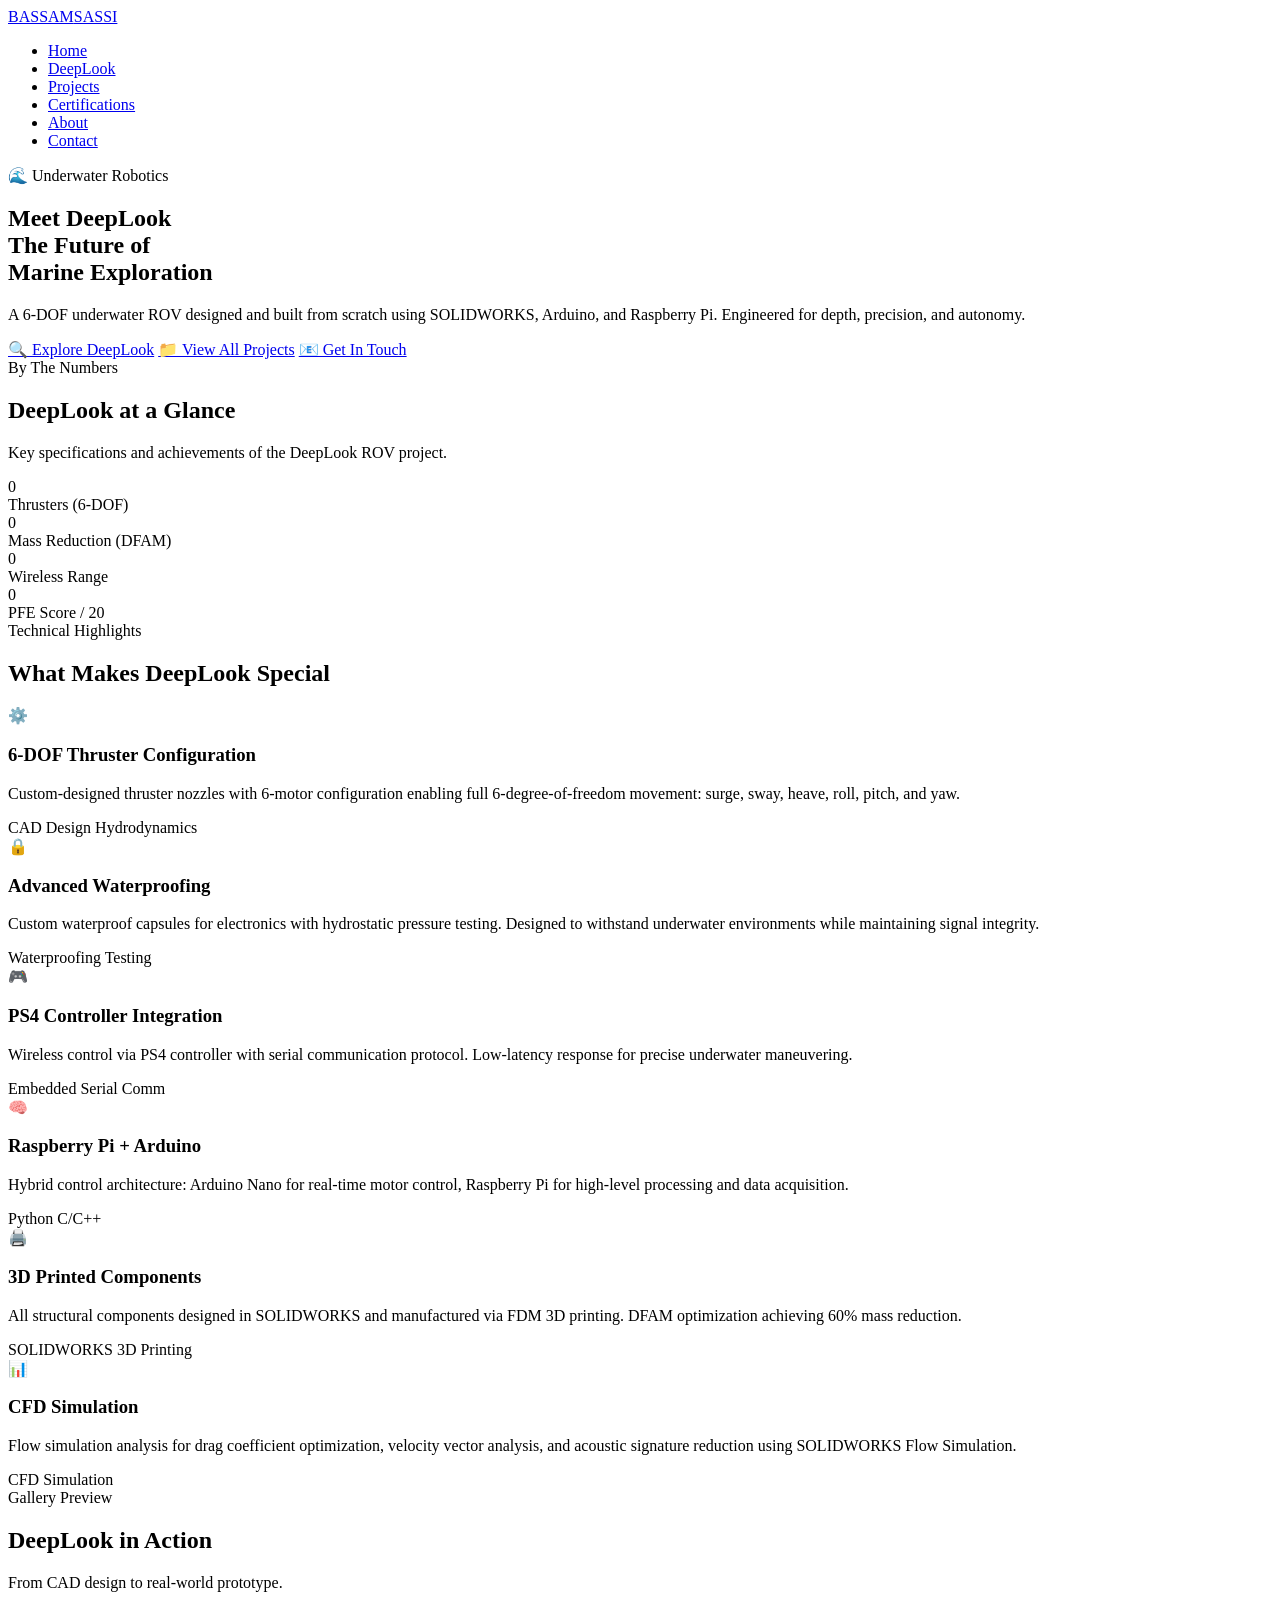
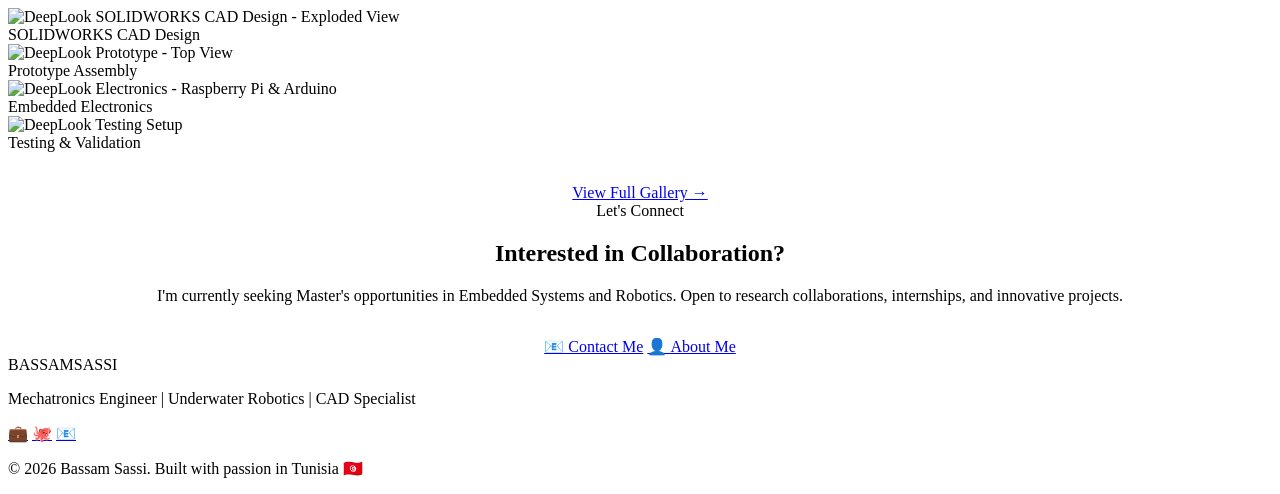
==== index.html @ cb37555e "Add files via upload" ====
<!DOCTYPE html>
<html lang="en">
<head>
    <meta charset="UTF-8">
    <meta name="viewport" content="width=device-width, initial-scale=1.0">
    <meta name="description" content="DeepLook - Underwater ROV Project by Bassam Sassi. Mechatronics Engineer specializing in underwater robotics, CAD design, and embedded systems.">
    <meta name="keywords" content="Bassam Sassi, DeepLook, ROV, Underwater Robotics, Mechatronics, SOLIDWORKS, Arduino, Raspberry Pi, Tunisia">
    <meta name="author" content="Bassam Sassi">
    <meta property="og:title" content="DeepLook | Bassam Sassi - Underwater Robotics">
    <meta property="og:description" content="DeepLook ROV Project - 6-DOF underwater vehicle with custom thrusters, waterproofing, and embedded control systems.">
    <meta property="og:type" content="website">
    <title>DeepLook | Bassam Sassi - Underwater Robotics Engineer</title>
    <link rel="stylesheet" href="css/style.css">
    <link rel="icon" href="data:image/svg+xml,<svg xmlns='http://www.w3.org/2000/svg' viewBox='0 0 100 100'><text y='.9em' font-size='90'>🤖</text></svg>">
</head>
<body>
    <!-- Navigation -->
    <nav class="navbar">
        <a href="index.html" class="nav-brand">BASSAM<span>SASSI</span></a>
        <ul class="nav-links">
            <li><a href="index.html" class="active">Home</a></li>
            <li><a href="deeplook.html">DeepLook</a></li>
            <li><a href="projects.html">Projects</a></li>
            <li><a href="certifications.html">Certifications</a></li>
            <li><a href="about.html">About</a></li>
            <li><a href="contact.html">Contact</a></li>
        </ul>
        <div class="nav-toggle">
            <span></span>
            <span></span>
            <span></span>
        </div>
    </nav>

    <!-- Hero Section -->
    <section class="hero">
        <div class="hero-content">
            <div class="hero-badge">🌊 Underwater Robotics</div>
            <h1 class="hero-title">
                Meet <span class="highlight">DeepLook</span><br>
                The Future of<br>
                Marine Exploration
            </h1>
            <p class="hero-subtitle">
                A 6-DOF underwater ROV designed and built from scratch using SOLIDWORKS, 
                Arduino, and Raspberry Pi. Engineered for depth, precision, and autonomy.
            </p>
            <div class="hero-buttons">
                <a href="deeplook.html" class="btn btn-primary">🔍 Explore DeepLook</a>
                <a href="projects.html" class="btn btn-secondary">📁 View All Projects</a>
                <a href="contact.html" class="btn btn-outline">📧 Get In Touch</a>
            </div>
        </div>
    </section>

    <!-- Stats Section -->
    <section class="section">
        <div class="section-header fade-in">
            <span class="section-label">By The Numbers</span>
            <h2 class="section-title">DeepLook at a Glance</h2>
            <p class="section-desc">Key specifications and achievements of the DeepLook ROV project.</p>
        </div>
        <div class="stats-grid fade-in">
            <div class="stat-item">
                <div class="stat-number" data-target="6" data-suffix="">0</div>
                <div class="stat-label">Thrusters (6-DOF)</div>
            </div>
            <div class="stat-item">
                <div class="stat-number" data-target="60" data-suffix="%">0</div>
                <div class="stat-label">Mass Reduction (DFAM)</div>
            </div>
            <div class="stat-item">
                <div class="stat-number" data-target="800" data-suffix="m">0</div>
                <div class="stat-label">Wireless Range</div>
            </div>
            <div class="stat-item">
                <div class="stat-number" data-target="18" data-suffix=".2">0</div>
                <div class="stat-label">PFE Score / 20</div>
            </div>
        </div>
    </section>

    <!-- Features Section -->
    <section class="section" style="background: var(--bg-secondary);">
        <div class="section-header fade-in">
            <span class="section-label">Technical Highlights</span>
            <h2 class="section-title">What Makes DeepLook Special</h2>
        </div>
        <div class="card-grid">
            <div class="card fade-in">
                <div class="card-icon">⚙️</div>
                <h3 class="card-title">6-DOF Thruster Configuration</h3>
                <p class="card-text">
                    Custom-designed thruster nozzles with 6-motor configuration enabling 
                    full 6-degree-of-freedom movement: surge, sway, heave, roll, pitch, and yaw.
                </p>
                <div class="project-tags mt-2">
                    <span class="tag">CAD Design</span>
                    <span class="tag">Hydrodynamics</span>
                </div>
            </div>
            <div class="card fade-in">
                <div class="card-icon">🔒</div>
                <h3 class="card-title">Advanced Waterproofing</h3>
                <p class="card-text">
                    Custom waterproof capsules for electronics with hydrostatic pressure testing. 
                    Designed to withstand underwater environments while maintaining signal integrity.
                </p>
                <div class="project-tags mt-2">
                    <span class="tag tag-green">Waterproofing</span>
                    <span class="tag">Testing</span>
                </div>
            </div>
            <div class="card fade-in">
                <div class="card-icon">🎮</div>
                <h3 class="card-title">PS4 Controller Integration</h3>
                <p class="card-text">
                    Wireless control via PS4 controller with serial communication protocol. 
                    Low-latency response for precise underwater maneuvering.
                </p>
                <div class="project-tags mt-2">
                    <span class="tag tag-orange">Embedded</span>
                    <span class="tag">Serial Comm</span>
                </div>
            </div>
            <div class="card fade-in">
                <div class="card-icon">🧠</div>
                <h3 class="card-title">Raspberry Pi + Arduino</h3>
                <p class="card-text">
                    Hybrid control architecture: Arduino Nano for real-time motor control, 
                    Raspberry Pi for high-level processing and data acquisition.
                </p>
                <div class="project-tags mt-2">
                    <span class="tag">Python</span>
                    <span class="tag">C/C++</span>
                </div>
            </div>
            <div class="card fade-in">
                <div class="card-icon">🖨️</div>
                <h3 class="card-title">3D Printed Components</h3>
                <p class="card-text">
                    All structural components designed in SOLIDWORKS and manufactured via 
                    FDM 3D printing. DFAM optimization achieving 60% mass reduction.
                </p>
                <div class="project-tags mt-2">
                    <span class="tag">SOLIDWORKS</span>
                    <span class="tag tag-green">3D Printing</span>
                </div>
            </div>
            <div class="card fade-in">
                <div class="card-icon">📊</div>
                <h3 class="card-title">CFD Simulation</h3>
                <p class="card-text">
                    Flow simulation analysis for drag coefficient optimization, velocity vector 
                    analysis, and acoustic signature reduction using SOLIDWORKS Flow Simulation.
                </p>
                <div class="project-tags mt-2">
                    <span class="tag tag-orange">CFD</span>
                    <span class="tag">Simulation</span>
                </div>
            </div>
        </div>
    </section>

    <!-- Quick Preview Gallery -->
    <section class="section">
        <div class="section-header fade-in">
            <span class="section-label">Gallery Preview</span>
            <h2 class="section-title">DeepLook in Action</h2>
            <p class="section-desc">From CAD design to real-world prototype.</p>
        </div>
        <div class="gallery-grid fade-in">
            <div class="gallery-item">
                <img src="images/deeplook-cad.jpg" alt="DeepLook SOLIDWORKS CAD Design - Exploded View">
                <div class="gallery-overlay">
                    <div class="gallery-title">SOLIDWORKS CAD Design</div>
                </div>
            </div>
            <div class="gallery-item">
                <img src="images/deeplook-prototype.jpg" alt="DeepLook Prototype - Top View">
                <div class="gallery-overlay">
                    <div class="gallery-title">Prototype Assembly</div>
                </div>
            </div>
            <div class="gallery-item">
                <img src="images/deeplook-electronics.jpg" alt="DeepLook Electronics - Raspberry Pi & Arduino">
                <div class="gallery-overlay">
                    <div class="gallery-title">Embedded Electronics</div>
                </div>
            </div>
            <div class="gallery-item">
                <img src="images/deeplook-testing.jpg" alt="DeepLook Testing Setup">
                <div class="gallery-overlay">
                    <div class="gallery-title">Testing & Validation</div>
                </div>
            </div>
        </div>
        <div style="text-align: center; margin-top: 2rem;">
            <a href="deeplook.html" class="btn btn-primary">View Full Gallery →</a>
        </div>
    </section>

    <!-- CTA Section -->
    <section class="section" style="background: var(--bg-secondary); text-align: center;">
        <div class="fade-in">
            <span class="section-label">Let's Connect</span>
            <h2 class="section-title">Interested in Collaboration?</h2>
            <p class="section-desc" style="margin-bottom: 2rem;">
                I'm currently seeking Master's opportunities in Embedded Systems and Robotics. 
                Open to research collaborations, internships, and innovative projects.
            </p>
            <div class="hero-buttons" style="justify-content: center;">
                <a href="contact.html" class="btn btn-primary">📧 Contact Me</a>
                <a href="about.html" class="btn btn-secondary">👤 About Me</a>
            </div>
        </div>
    </section>

    <!-- Footer -->
    <footer class="footer">
        <div class="footer-content">
            <div class="footer-brand">BASSAM<span>SASSI</span></div>
            <p class="footer-text">Mechatronics Engineer | Underwater Robotics | CAD Specialist</p>
            <div class="footer-social">
                <a href="https://linkedin.com/in/bassam-sassi" target="_blank" title="LinkedIn">💼</a>
                <a href="https://github.com/BSM8SASSI" target="_blank" title="GitHub">🐙</a>
                <a href="mailto:bassamesassi@gmail.com" title="Email">📧</a>
            </div>
            <p class="footer-copy">© 2026 Bassam Sassi. Built with passion in Tunisia 🇹🇳</p>
        </div>
    </footer>

    <script src="js/main.js"></script>
</body>
</html>
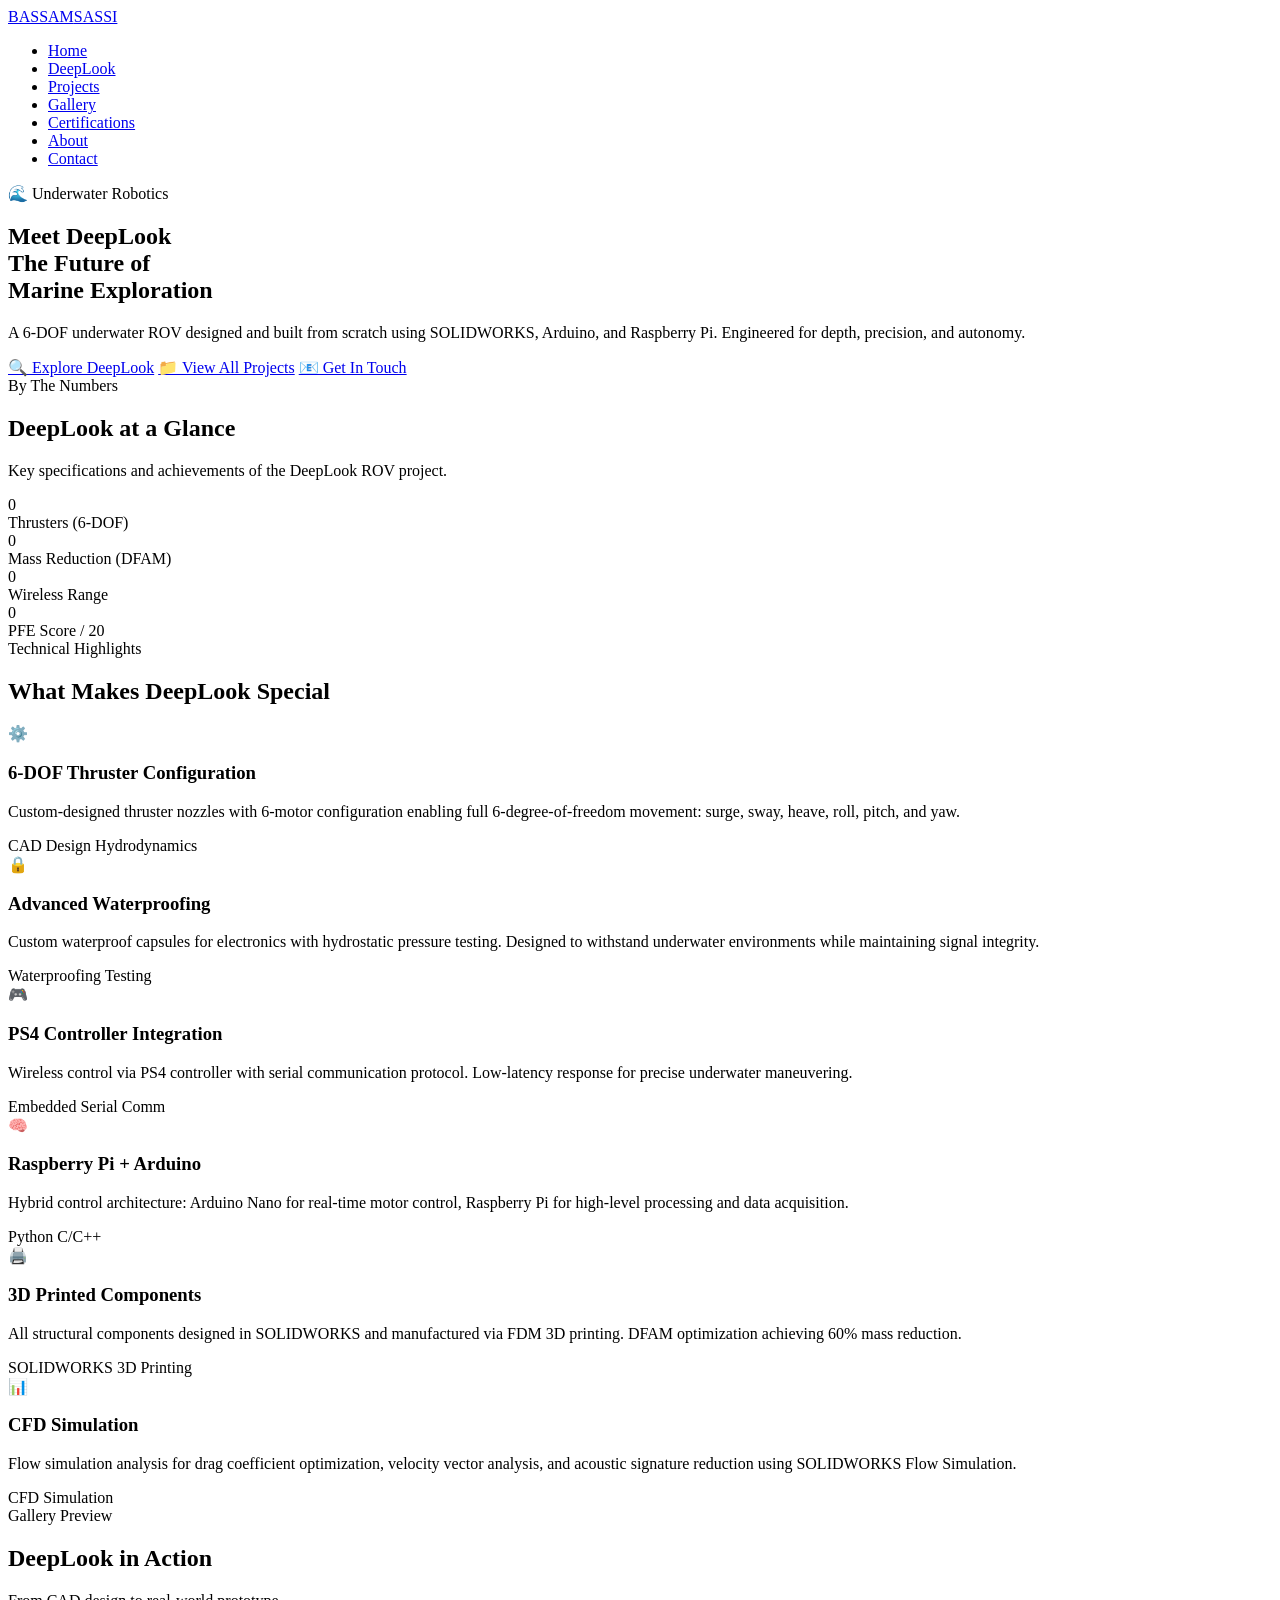
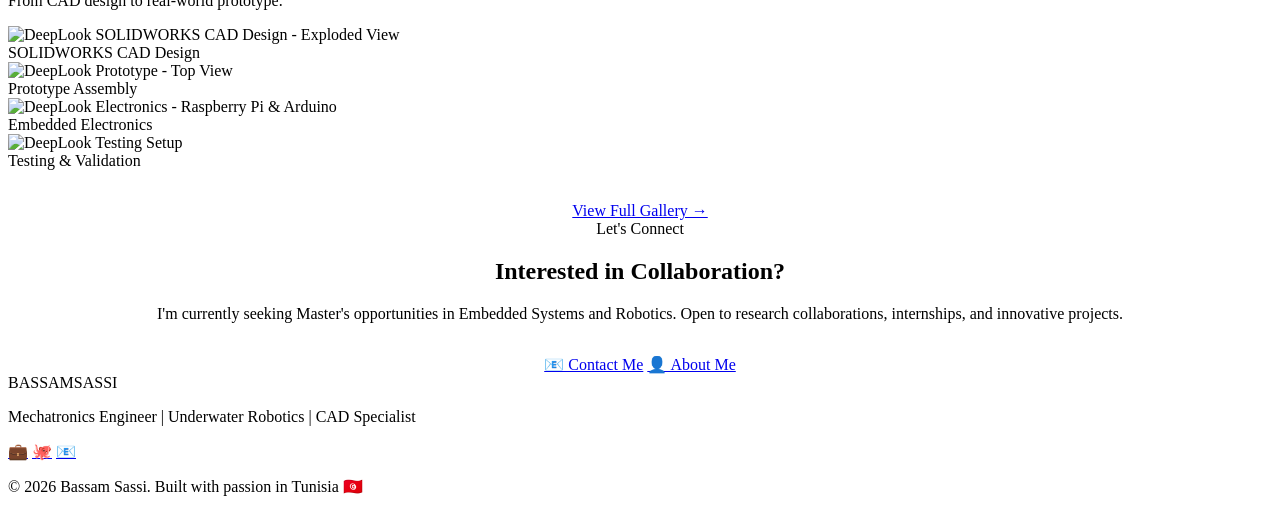
==== commit 2e5f1b05: "Add files via upload" ====
--- a/index.html
+++ b/index.html
@@ -21,6 +21,7 @@
             <li><a href="index.html" class="active">Home</a></li>
             <li><a href="deeplook.html">DeepLook</a></li>
             <li><a href="projects.html">Projects</a></li>
+            <li><a href="gallery.html">Gallery</a></li>
             <li><a href="certifications.html">Certifications</a></li>
             <li><a href="about.html">About</a></li>
             <li><a href="contact.html">Contact</a></li>
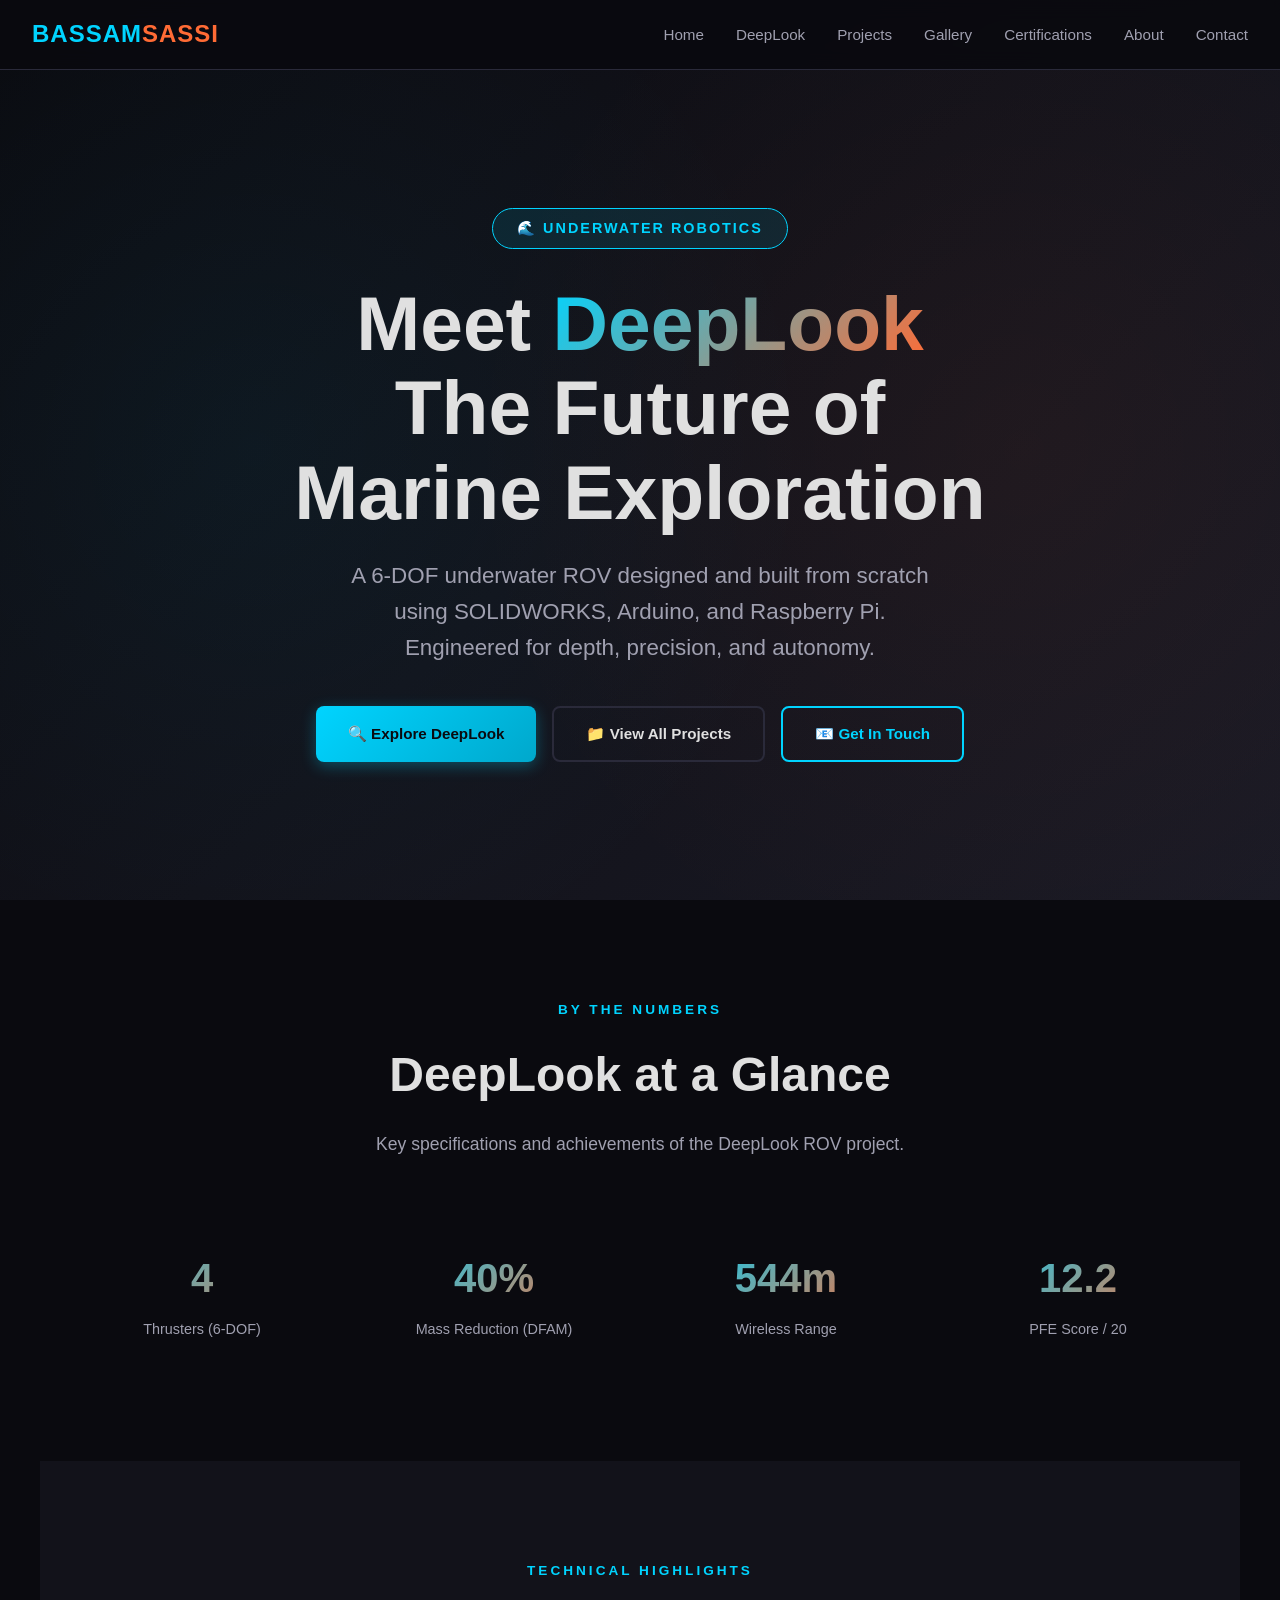
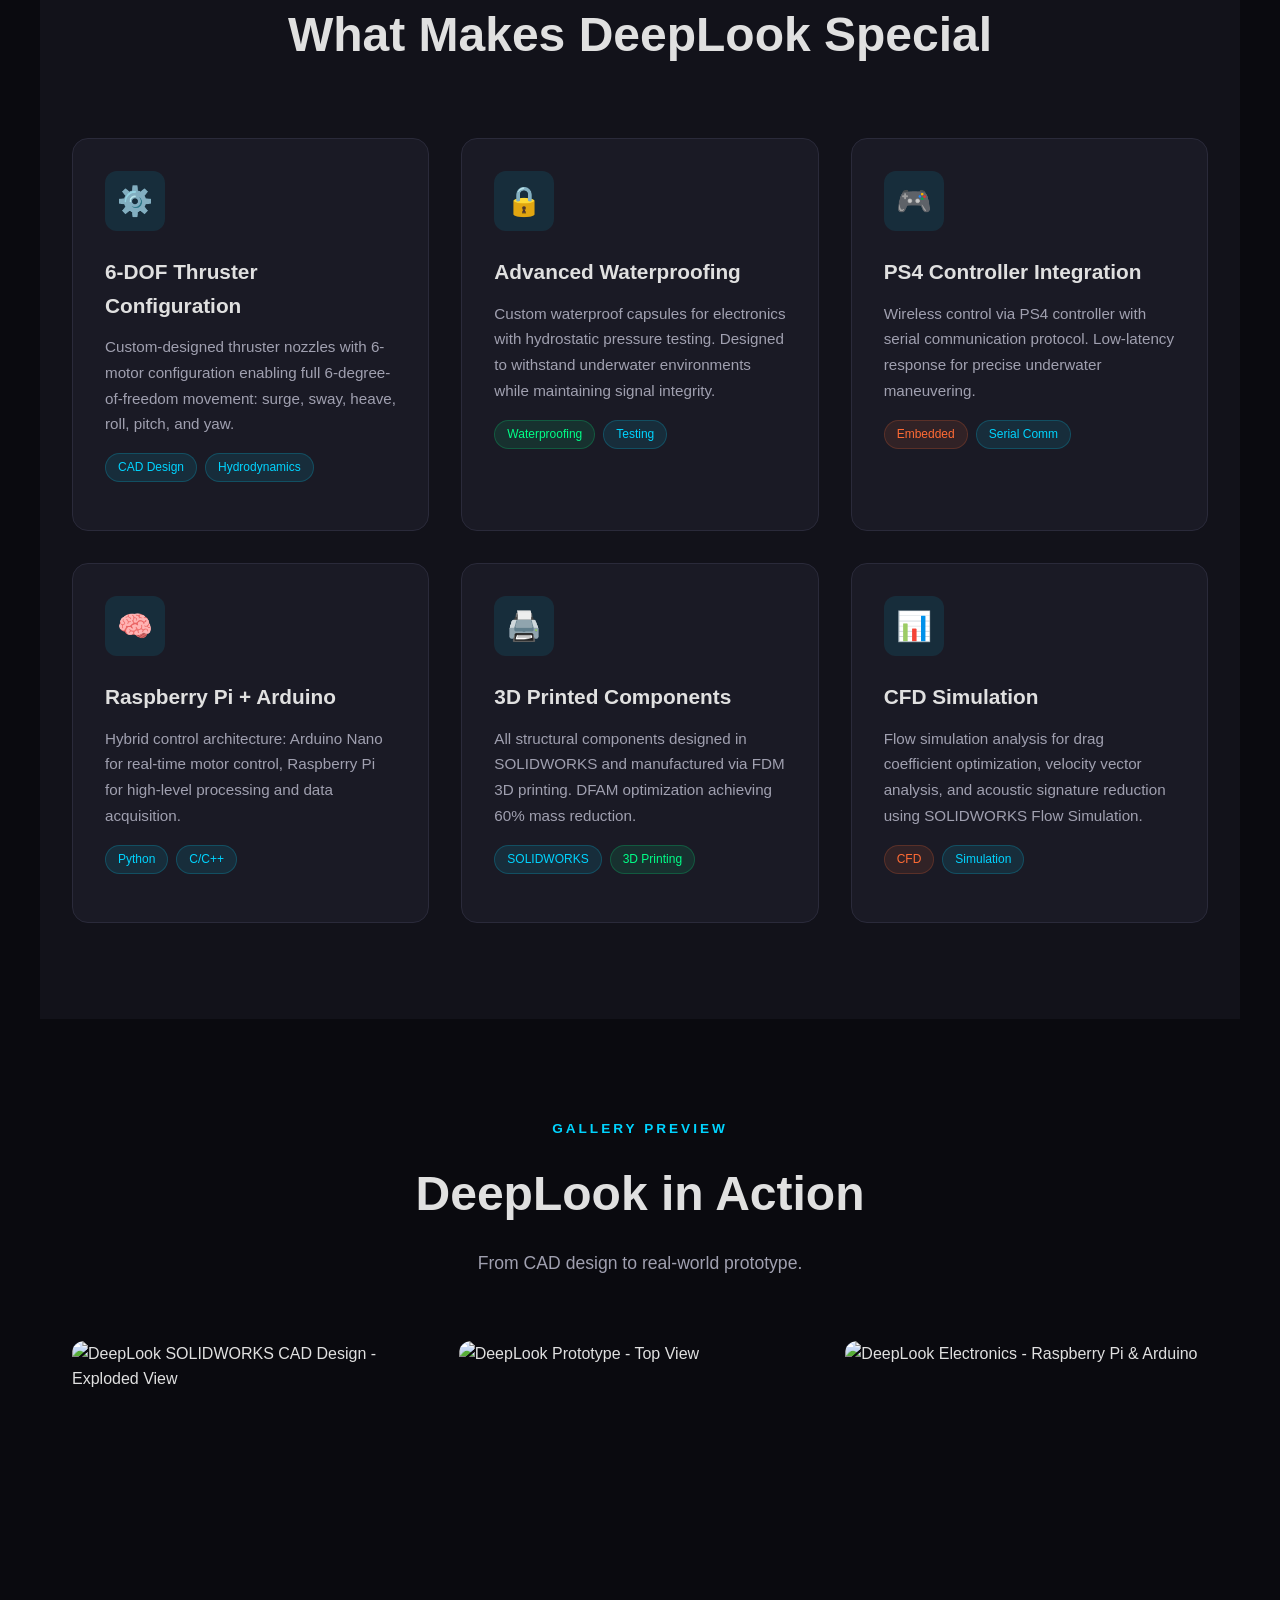
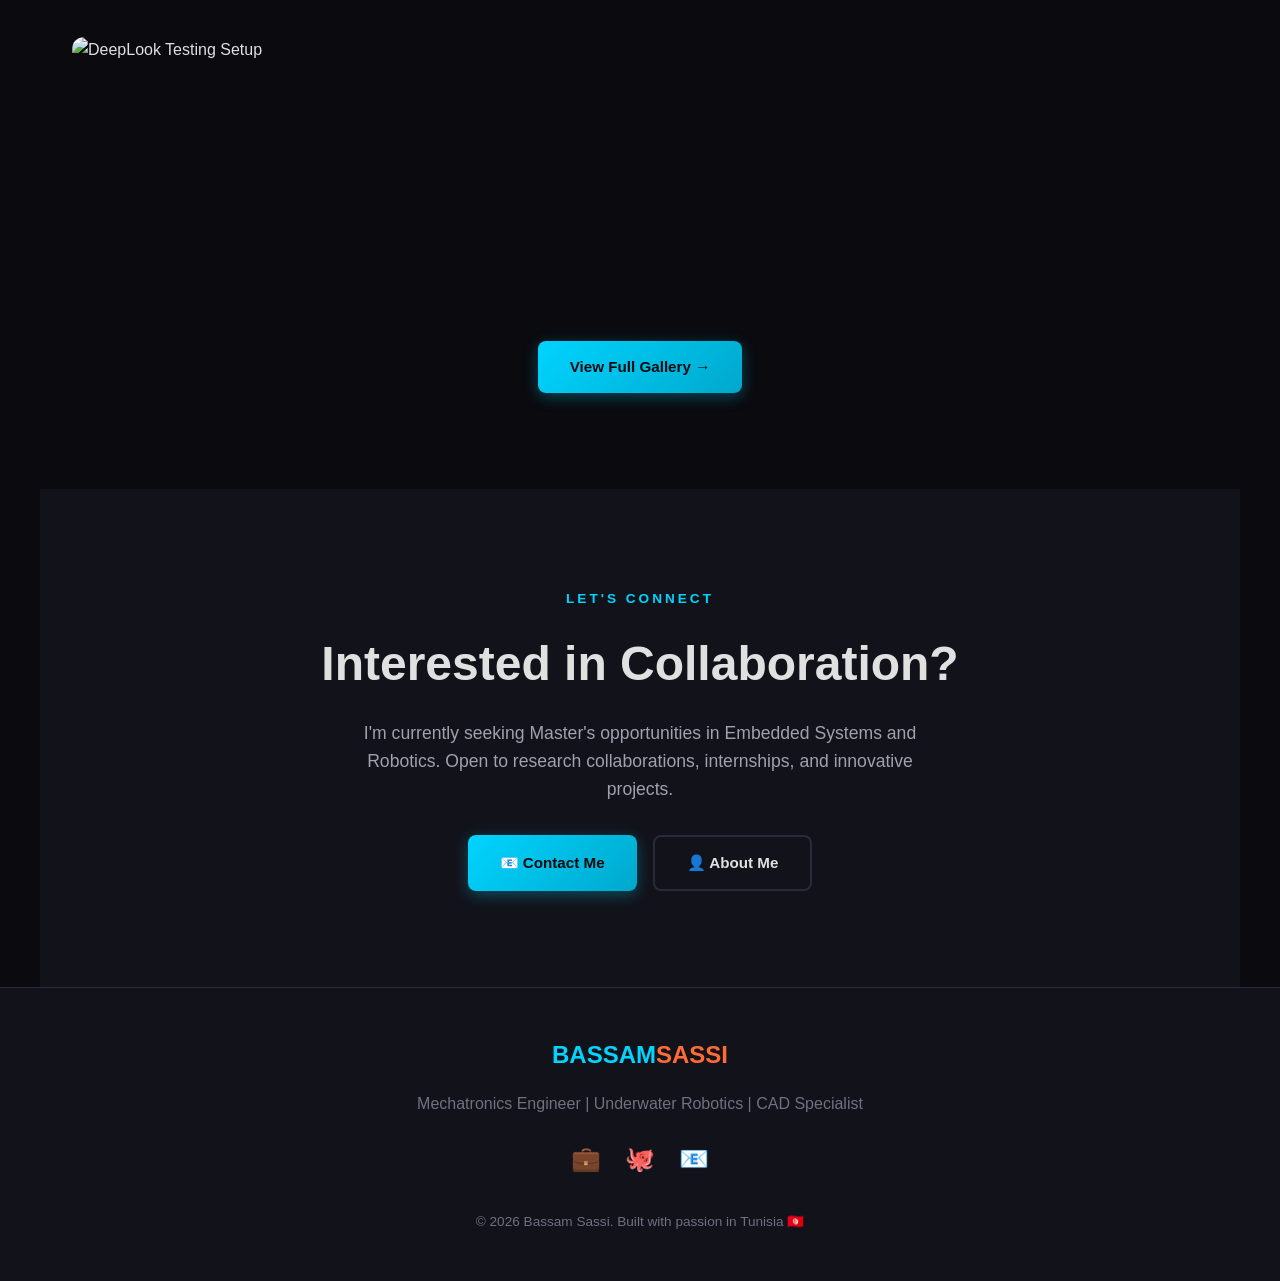
==== commit 0fbb6549: "Add files via upload" ====
--- a/index.html
+++ b/index.html
@@ -10,7 +10,7 @@
     <meta property="og:description" content="DeepLook ROV Project - 6-DOF underwater vehicle with custom thrusters, waterproofing, and embedded control systems.">
     <meta property="og:type" content="website">
     <title>DeepLook | Bassam Sassi - Underwater Robotics Engineer</title>
-    <link rel="stylesheet" href="css/style.css">
+    <link rel="stylesheet" href="style.css">
     <link rel="icon" href="data:image/svg+xml,<svg xmlns='http://www.w3.org/2000/svg' viewBox='0 0 100 100'><text y='.9em' font-size='90'>🤖</text></svg>">
 </head>
 <body>
@@ -231,6 +231,6 @@
         </div>
     </footer>
 
-    <script src="js/main.js"></script>
+    <script src="main.js"></script>
 </body>
 </html>
--- a/style.css
+++ b/style.css
@@ -0,0 +1,892 @@
+/* ============================================
+   Bassam Sassi - Portfolio Website
+   Dark Engineering Theme
+   ============================================ */
+
+/* CSS Variables */
+:root {
+    --bg-primary: #0a0a0f;
+    --bg-secondary: #12121a;
+    --bg-card: #1a1a25;
+    --bg-hover: #222233;
+    --text-primary: #e0e0e0;
+    --text-secondary: #a0a0b0;
+    --text-muted: #707080;
+    --accent-cyan: #00d4ff;
+    --accent-cyan-dim: #00a8cc;
+    --accent-orange: #ff6b35;
+    --accent-green: #00ff88;
+    --accent-purple: #a855f7;
+    --border: #2a2a3a;
+    --gradient-hero: linear-gradient(135deg, #0a0a0f 0%, #12121a 50%, #1a1a25 100%);
+    --shadow: 0 4px 20px rgba(0, 212, 255, 0.1);
+    --shadow-hover: 0 8px 40px rgba(0, 212, 255, 0.2);
+}
+
+/* Reset & Base */
+*, *::before, *::after {
+    margin: 0;
+    padding: 0;
+    box-sizing: border-box;
+}
+
+html {
+    scroll-behavior: smooth;
+    font-size: 16px;
+}
+
+body {
+    font-family: 'Segoe UI', 'Roboto', 'Helvetica Neue', Arial, sans-serif;
+    background: var(--bg-primary);
+    color: var(--text-primary);
+    line-height: 1.6;
+    overflow-x: hidden;
+}
+
+a {
+    color: var(--accent-cyan);
+    text-decoration: none;
+    transition: color 0.3s ease;
+}
+
+a:hover {
+    color: var(--accent-orange);
+}
+
+img {
+    max-width: 100%;
+    height: auto;
+    display: block;
+}
+
+/* Scrollbar */
+::-webkit-scrollbar {
+    width: 8px;
+}
+
+::-webkit-scrollbar-track {
+    background: var(--bg-primary);
+}
+
+::-webkit-scrollbar-thumb {
+    background: var(--accent-cyan-dim);
+    border-radius: 4px;
+}
+
+::-webkit-scrollbar-thumb:hover {
+    background: var(--accent-cyan);
+}
+
+/* ============================================
+   NAVIGATION
+   ============================================ */
+.navbar {
+    position: fixed;
+    top: 0;
+    left: 0;
+    right: 0;
+    z-index: 1000;
+    background: rgba(10, 10, 15, 0.95);
+    backdrop-filter: blur(10px);
+    border-bottom: 1px solid var(--border);
+    padding: 0 2rem;
+    height: 70px;
+    display: flex;
+    align-items: center;
+    justify-content: space-between;
+}
+
+.nav-brand {
+    font-size: 1.5rem;
+    font-weight: 700;
+    color: var(--accent-cyan);
+    letter-spacing: 1px;
+}
+
+.nav-brand span {
+    color: var(--accent-orange);
+}
+
+.nav-links {
+    display: flex;
+    list-style: none;
+    gap: 2rem;
+}
+
+.nav-links a {
+    color: var(--text-secondary);
+    font-weight: 500;
+    font-size: 0.95rem;
+    position: relative;
+    padding: 0.5rem 0;
+}
+
+.nav-links a::after {
+    content: '';
+    position: absolute;
+    bottom: 0;
+    left: 0;
+    width: 0;
+    height: 2px;
+    background: var(--accent-cyan);
+    transition: width 0.3s ease;
+}
+
+.nav-links a:hover::after,
+.nav-links a.active::after {
+    width: 100%;
+}
+
+.nav-links a:hover,
+.nav-links a.active {
+    color: var(--accent-cyan);
+}
+
+.nav-toggle {
+    display: none;
+    flex-direction: column;
+    gap: 5px;
+    cursor: pointer;
+    padding: 5px;
+}
+
+.nav-toggle span {
+    width: 25px;
+    height: 2px;
+    background: var(--text-primary);
+    transition: all 0.3s ease;
+}
+
+/* ============================================
+   HERO SECTION
+   ============================================ */
+.hero {
+    min-height: 100vh;
+    display: flex;
+    align-items: center;
+    justify-content: center;
+    background: var(--gradient-hero);
+    position: relative;
+    overflow: hidden;
+    padding-top: 70px;
+}
+
+.hero::before {
+    content: '';
+    position: absolute;
+    top: 0;
+    left: 0;
+    right: 0;
+    bottom: 0;
+    background: 
+        radial-gradient(circle at 20% 50%, rgba(0, 212, 255, 0.05) 0%, transparent 50%),
+        radial-gradient(circle at 80% 50%, rgba(255, 107, 53, 0.05) 0%, transparent 50%);
+    pointer-events: none;
+}
+
+.hero-content {
+    text-align: center;
+    z-index: 1;
+    max-width: 900px;
+    padding: 2rem;
+}
+
+.hero-badge {
+    display: inline-block;
+    padding: 0.5rem 1.5rem;
+    background: rgba(0, 212, 255, 0.1);
+    border: 1px solid var(--accent-cyan);
+    border-radius: 50px;
+    color: var(--accent-cyan);
+    font-size: 0.9rem;
+    font-weight: 600;
+    letter-spacing: 2px;
+    text-transform: uppercase;
+    margin-bottom: 2rem;
+    animation: fadeInDown 0.8s ease;
+}
+
+.hero-title {
+    font-size: clamp(2.5rem, 6vw, 5rem);
+    font-weight: 800;
+    line-height: 1.1;
+    margin-bottom: 1.5rem;
+    animation: fadeInUp 0.8s ease 0.2s both;
+}
+
+.hero-title .highlight {
+    background: linear-gradient(135deg, var(--accent-cyan), var(--accent-orange));
+    -webkit-background-clip: text;
+    -webkit-text-fill-color: transparent;
+    background-clip: text;
+}
+
+.hero-subtitle {
+    font-size: clamp(1rem, 2.5vw, 1.4rem);
+    color: var(--text-secondary);
+    margin-bottom: 2.5rem;
+    max-width: 600px;
+    margin-left: auto;
+    margin-right: auto;
+    animation: fadeInUp 0.8s ease 0.4s both;
+}
+
+.hero-buttons {
+    display: flex;
+    gap: 1rem;
+    justify-content: center;
+    flex-wrap: wrap;
+    animation: fadeInUp 0.8s ease 0.6s both;
+}
+
+/* ============================================
+   BUTTONS
+   ============================================ */
+.btn {
+    display: inline-flex;
+    align-items: center;
+    gap: 0.5rem;
+    padding: 0.875rem 2rem;
+    border-radius: 8px;
+    font-weight: 600;
+    font-size: 0.95rem;
+    transition: all 0.3s ease;
+    cursor: pointer;
+    border: none;
+}
+
+.btn-primary {
+    background: linear-gradient(135deg, var(--accent-cyan), var(--accent-cyan-dim));
+    color: var(--bg-primary);
+    box-shadow: 0 4px 15px rgba(0, 212, 255, 0.3);
+}
+
+.btn-primary:hover {
+    transform: translateY(-2px);
+    box-shadow: 0 8px 25px rgba(0, 212, 255, 0.4);
+    color: var(--bg-primary);
+}
+
+.btn-secondary {
+    background: transparent;
+    color: var(--text-primary);
+    border: 2px solid var(--border);
+}
+
+.btn-secondary:hover {
+    border-color: var(--accent-orange);
+    color: var(--accent-orange);
+    transform: translateY(-2px);
+}
+
+.btn-outline {
+    background: transparent;
+    color: var(--accent-cyan);
+    border: 2px solid var(--accent-cyan);
+}
+
+.btn-outline:hover {
+    background: var(--accent-cyan);
+    color: var(--bg-primary);
+}
+
+/* ============================================
+   SECTIONS
+   ============================================ */
+.section {
+    padding: 6rem 2rem;
+    max-width: 1200px;
+    margin: 0 auto;
+}
+
+.section-header {
+    text-align: center;
+    margin-bottom: 4rem;
+}
+
+.section-label {
+    display: inline-block;
+    color: var(--accent-cyan);
+    font-weight: 600;
+    font-size: 0.85rem;
+    letter-spacing: 3px;
+    text-transform: uppercase;
+    margin-bottom: 1rem;
+}
+
+.section-title {
+    font-size: clamp(2rem, 4vw, 3rem);
+    font-weight: 700;
+    margin-bottom: 1rem;
+}
+
+.section-desc {
+    color: var(--text-secondary);
+    max-width: 600px;
+    margin: 0 auto;
+    font-size: 1.1rem;
+}
+
+/* ============================================
+   CARDS
+   ============================================ */
+.card-grid {
+    display: grid;
+    grid-template-columns: repeat(auto-fit, minmax(300px, 1fr));
+    gap: 2rem;
+}
+
+.card {
+    background: var(--bg-card);
+    border: 1px solid var(--border);
+    border-radius: 16px;
+    padding: 2rem;
+    transition: all 0.3s ease;
+    position: relative;
+    overflow: hidden;
+}
+
+.card::before {
+    content: '';
+    position: absolute;
+    top: 0;
+    left: 0;
+    right: 0;
+    height: 3px;
+    background: linear-gradient(90deg, var(--accent-cyan), var(--accent-orange));
+    transform: scaleX(0);
+    transition: transform 0.3s ease;
+}
+
+.card:hover::before {
+    transform: scaleX(1);
+}
+
+.card:hover {
+    transform: translateY(-5px);
+    box-shadow: var(--shadow-hover);
+    border-color: var(--accent-cyan-dim);
+}
+
+.card-icon {
+    width: 60px;
+    height: 60px;
+    background: rgba(0, 212, 255, 0.1);
+    border-radius: 12px;
+    display: flex;
+    align-items: center;
+    justify-content: center;
+    font-size: 1.8rem;
+    margin-bottom: 1.5rem;
+}
+
+.card-title {
+    font-size: 1.3rem;
+    font-weight: 600;
+    margin-bottom: 0.75rem;
+}
+
+.card-text {
+    color: var(--text-secondary);
+    font-size: 0.95rem;
+    line-height: 1.7;
+}
+
+/* ============================================
+   PROJECT CARDS (with images)
+   ============================================ */
+.project-card {
+    background: var(--bg-card);
+    border: 1px solid var(--border);
+    border-radius: 16px;
+    overflow: hidden;
+    transition: all 0.3s ease;
+}
+
+.project-card:hover {
+    transform: translateY(-5px);
+    box-shadow: var(--shadow-hover);
+}
+
+.project-image {
+    width: 100%;
+    height: 220px;
+    object-fit: cover;
+    background: var(--bg-secondary);
+}
+
+.project-content {
+    padding: 1.5rem;
+}
+
+.project-tags {
+    display: flex;
+    flex-wrap: wrap;
+    gap: 0.5rem;
+    margin-bottom: 1rem;
+}
+
+.tag {
+    padding: 0.25rem 0.75rem;
+    background: rgba(0, 212, 255, 0.1);
+    border: 1px solid rgba(0, 212, 255, 0.2);
+    border-radius: 50px;
+    font-size: 0.75rem;
+    color: var(--accent-cyan);
+    font-weight: 500;
+}
+
+.tag-orange {
+    background: rgba(255, 107, 53, 0.1);
+    border-color: rgba(255, 107, 53, 0.2);
+    color: var(--accent-orange);
+}
+
+.tag-green {
+    background: rgba(0, 255, 136, 0.1);
+    border-color: rgba(0, 255, 136, 0.2);
+    color: var(--accent-green);
+}
+
+/* ============================================
+   STATS
+   ============================================ */
+.stats-grid {
+    display: grid;
+    grid-template-columns: repeat(auto-fit, minmax(150px, 1fr));
+    gap: 2rem;
+    margin-top: 3rem;
+}
+
+.stat-item {
+    text-align: center;
+    padding: 1.5rem;
+}
+
+.stat-number {
+    font-size: 2.5rem;
+    font-weight: 800;
+    background: linear-gradient(135deg, var(--accent-cyan), var(--accent-orange));
+    -webkit-background-clip: text;
+    -webkit-text-fill-color: transparent;
+    background-clip: text;
+}
+
+.stat-label {
+    color: var(--text-secondary);
+    font-size: 0.9rem;
+    margin-top: 0.5rem;
+}
+
+/* ============================================
+   TIMELINE
+   ============================================ */
+.timeline {
+    position: relative;
+    padding-left: 2rem;
+}
+
+.timeline::before {
+    content: '';
+    position: absolute;
+    left: 0;
+    top: 0;
+    bottom: 0;
+    width: 2px;
+    background: linear-gradient(180deg, var(--accent-cyan), var(--accent-orange));
+}
+
+.timeline-item {
+    position: relative;
+    padding-bottom: 2.5rem;
+    padding-left: 2rem;
+}
+
+.timeline-item::before {
+    content: '';
+    position: absolute;
+    left: -2rem;
+    top: 0.5rem;
+    width: 12px;
+    height: 12px;
+    background: var(--accent-cyan);
+    border-radius: 50%;
+    border: 3px solid var(--bg-primary);
+    transform: translateX(-5px);
+}
+
+.timeline-date {
+    color: var(--accent-cyan);
+    font-weight: 600;
+    font-size: 0.9rem;
+    margin-bottom: 0.5rem;
+}
+
+.timeline-title {
+    font-size: 1.2rem;
+    font-weight: 600;
+    margin-bottom: 0.5rem;
+}
+
+.timeline-desc {
+    color: var(--text-secondary);
+    font-size: 0.95rem;
+}
+
+/* ============================================
+   SKILLS
+   ============================================ */
+.skills-grid {
+    display: grid;
+    grid-template-columns: repeat(auto-fit, minmax(250px, 1fr));
+    gap: 2rem;
+}
+
+.skill-category {
+    background: var(--bg-card);
+    border: 1px solid var(--border);
+    border-radius: 16px;
+    padding: 2rem;
+}
+
+.skill-category-title {
+    font-size: 1.2rem;
+    font-weight: 600;
+    margin-bottom: 1.5rem;
+    color: var(--accent-cyan);
+}
+
+.skill-item {
+    margin-bottom: 1.25rem;
+}
+
+.skill-name {
+    display: flex;
+    justify-content: space-between;
+    margin-bottom: 0.5rem;
+    font-size: 0.95rem;
+}
+
+.skill-bar {
+    height: 8px;
+    background: var(--bg-secondary);
+    border-radius: 4px;
+    overflow: hidden;
+}
+
+.skill-progress {
+    height: 100%;
+    background: linear-gradient(90deg, var(--accent-cyan), var(--accent-orange));
+    border-radius: 4px;
+    transition: width 1s ease;
+}
+
+/* ============================================
+   CERTIFICATIONS
+   ============================================ */
+.cert-grid {
+    display: grid;
+    grid-template-columns: repeat(auto-fit, minmax(280px, 1fr));
+    gap: 2rem;
+}
+
+.cert-card {
+    background: var(--bg-card);
+    border: 1px solid var(--border);
+    border-radius: 16px;
+    padding: 2rem;
+    text-align: center;
+    transition: all 0.3s ease;
+    position: relative;
+}
+
+.cert-card:hover {
+    transform: translateY(-5px);
+    box-shadow: var(--shadow-hover);
+}
+
+.cert-icon {
+    font-size: 3rem;
+    margin-bottom: 1rem;
+}
+
+.cert-title {
+    font-size: 1.2rem;
+    font-weight: 600;
+    margin-bottom: 0.5rem;
+}
+
+.cert-issuer {
+    color: var(--accent-cyan);
+    font-size: 0.9rem;
+    margin-bottom: 0.5rem;
+}
+
+.cert-date {
+    color: var(--text-muted);
+    font-size: 0.85rem;
+}
+
+/* ============================================
+   GALLERY
+   ============================================ */
+.gallery-grid {
+    display: grid;
+    grid-template-columns: repeat(auto-fit, minmax(280px, 1fr));
+    gap: 1.5rem;
+}
+
+.gallery-item {
+    position: relative;
+    border-radius: 12px;
+    overflow: hidden;
+    aspect-ratio: 4/3;
+    cursor: pointer;
+}
+
+.gallery-item img {
+    width: 100%;
+    height: 100%;
+    object-fit: cover;
+    transition: transform 0.5s ease;
+}
+
+.gallery-item:hover img {
+    transform: scale(1.1);
+}
+
+.gallery-overlay {
+    position: absolute;
+    bottom: 0;
+    left: 0;
+    right: 0;
+    padding: 1.5rem;
+    background: linear-gradient(transparent, rgba(10, 10, 15, 0.95));
+    transform: translateY(100%);
+    transition: transform 0.3s ease;
+}
+
+.gallery-item:hover .gallery-overlay {
+    transform: translateY(0);
+}
+
+.gallery-title {
+    font-weight: 600;
+    font-size: 1rem;
+}
+
+/* ============================================
+   CONTACT
+   ============================================ */
+.contact-grid {
+    display: grid;
+    grid-template-columns: repeat(auto-fit, minmax(250px, 1fr));
+    gap: 2rem;
+    margin-top: 3rem;
+}
+
+.contact-card {
+    background: var(--bg-card);
+    border: 1px solid var(--border);
+    border-radius: 16px;
+    padding: 2rem;
+    text-align: center;
+    transition: all 0.3s ease;
+}
+
+.contact-card:hover {
+    transform: translateY(-5px);
+    box-shadow: var(--shadow-hover);
+    border-color: var(--accent-cyan-dim);
+}
+
+.contact-icon {
+    font-size: 2.5rem;
+    margin-bottom: 1rem;
+}
+
+.contact-title {
+    font-size: 1.1rem;
+    font-weight: 600;
+    margin-bottom: 0.5rem;
+}
+
+.contact-info {
+    color: var(--text-secondary);
+    font-size: 0.95rem;
+}
+
+/* ============================================
+   FOOTER
+   ============================================ */
+.footer {
+    background: var(--bg-secondary);
+    border-top: 1px solid var(--border);
+    padding: 3rem 2rem;
+    text-align: center;
+}
+
+.footer-content {
+    max-width: 1200px;
+    margin: 0 auto;
+}
+
+.footer-brand {
+    font-size: 1.5rem;
+    font-weight: 700;
+    color: var(--accent-cyan);
+    margin-bottom: 1rem;
+}
+
+.footer-brand span {
+    color: var(--accent-orange);
+}
+
+.footer-text {
+    color: var(--text-muted);
+    margin-bottom: 1.5rem;
+}
+
+.footer-social {
+    display: flex;
+    justify-content: center;
+    gap: 1.5rem;
+    margin-bottom: 2rem;
+}
+
+.footer-social a {
+    font-size: 1.5rem;
+    color: var(--text-secondary);
+    transition: all 0.3s ease;
+}
+
+.footer-social a:hover {
+    color: var(--accent-cyan);
+    transform: translateY(-3px);
+}
+
+.footer-copy {
+    color: var(--text-muted);
+    font-size: 0.85rem;
+}
+
+/* ============================================
+   ANIMATIONS
+   ============================================ */
+@keyframes fadeInUp {
+    from {
+        opacity: 0;
+        transform: translateY(30px);
+    }
+    to {
+        opacity: 1;
+        transform: translateY(0);
+    }
+}
+
+@keyframes fadeInDown {
+    from {
+        opacity: 0;
+        transform: translateY(-30px);
+    }
+    to {
+        opacity: 1;
+        transform: translateY(0);
+    }
+}
+
+@keyframes pulse {
+    0%, 100% {
+        opacity: 1;
+    }
+    50% {
+        opacity: 0.5;
+    }
+}
+
+.fade-in {
+    opacity: 0;
+    transform: translateY(30px);
+    transition: all 0.6s ease;
+}
+
+.fade-in.visible {
+    opacity: 1;
+    transform: translateY(0);
+}
+
+/* ============================================
+   RESPONSIVE
+   ============================================ */
+@media (max-width: 768px) {
+    .navbar {
+        padding: 0 1rem;
+    }
+
+    .nav-links {
+        position: fixed;
+        top: 70px;
+        left: 0;
+        right: 0;
+        background: var(--bg-primary);
+        flex-direction: column;
+        padding: 2rem;
+        gap: 1.5rem;
+        border-bottom: 1px solid var(--border);
+        transform: translateY(-150%);
+        transition: transform 0.3s ease;
+    }
+
+    .nav-links.active {
+        transform: translateY(0);
+    }
+
+    .nav-toggle {
+        display: flex;
+    }
+
+    .section {
+        padding: 4rem 1rem;
+    }
+
+    .hero-buttons {
+        flex-direction: column;
+        align-items: center;
+    }
+
+    .btn {
+        width: 100%;
+        max-width: 280px;
+        justify-content: center;
+    }
+
+    .card-grid,
+    .project-grid,
+    .cert-grid,
+    .gallery-grid {
+        grid-template-columns: 1fr;
+    }
+
+    .stats-grid {
+        grid-template-columns: repeat(2, 1fr);
+    }
+}
+
+/* ============================================
+   UTILITY
+   ============================================ */
+.text-cyan { color: var(--accent-cyan); }
+.text-orange { color: var(--accent-orange); }
+.text-green { color: var(--accent-green); }
+.text-purple { color: var(--accent-purple); }
+.text-muted { color: var(--text-muted); }
+
+.mb-1 { margin-bottom: 0.5rem; }
+.mb-2 { margin-bottom: 1rem; }
+.mb-3 { margin-bottom: 1.5rem; }
+.mb-4 { margin-bottom: 2rem; }
+
+.mt-1 { margin-top: 0.5rem; }
+.mt-2 { margin-top: 1rem; }
+.mt-3 { margin-top: 1.5rem; }
+.mt-4 { margin-top: 2rem; }
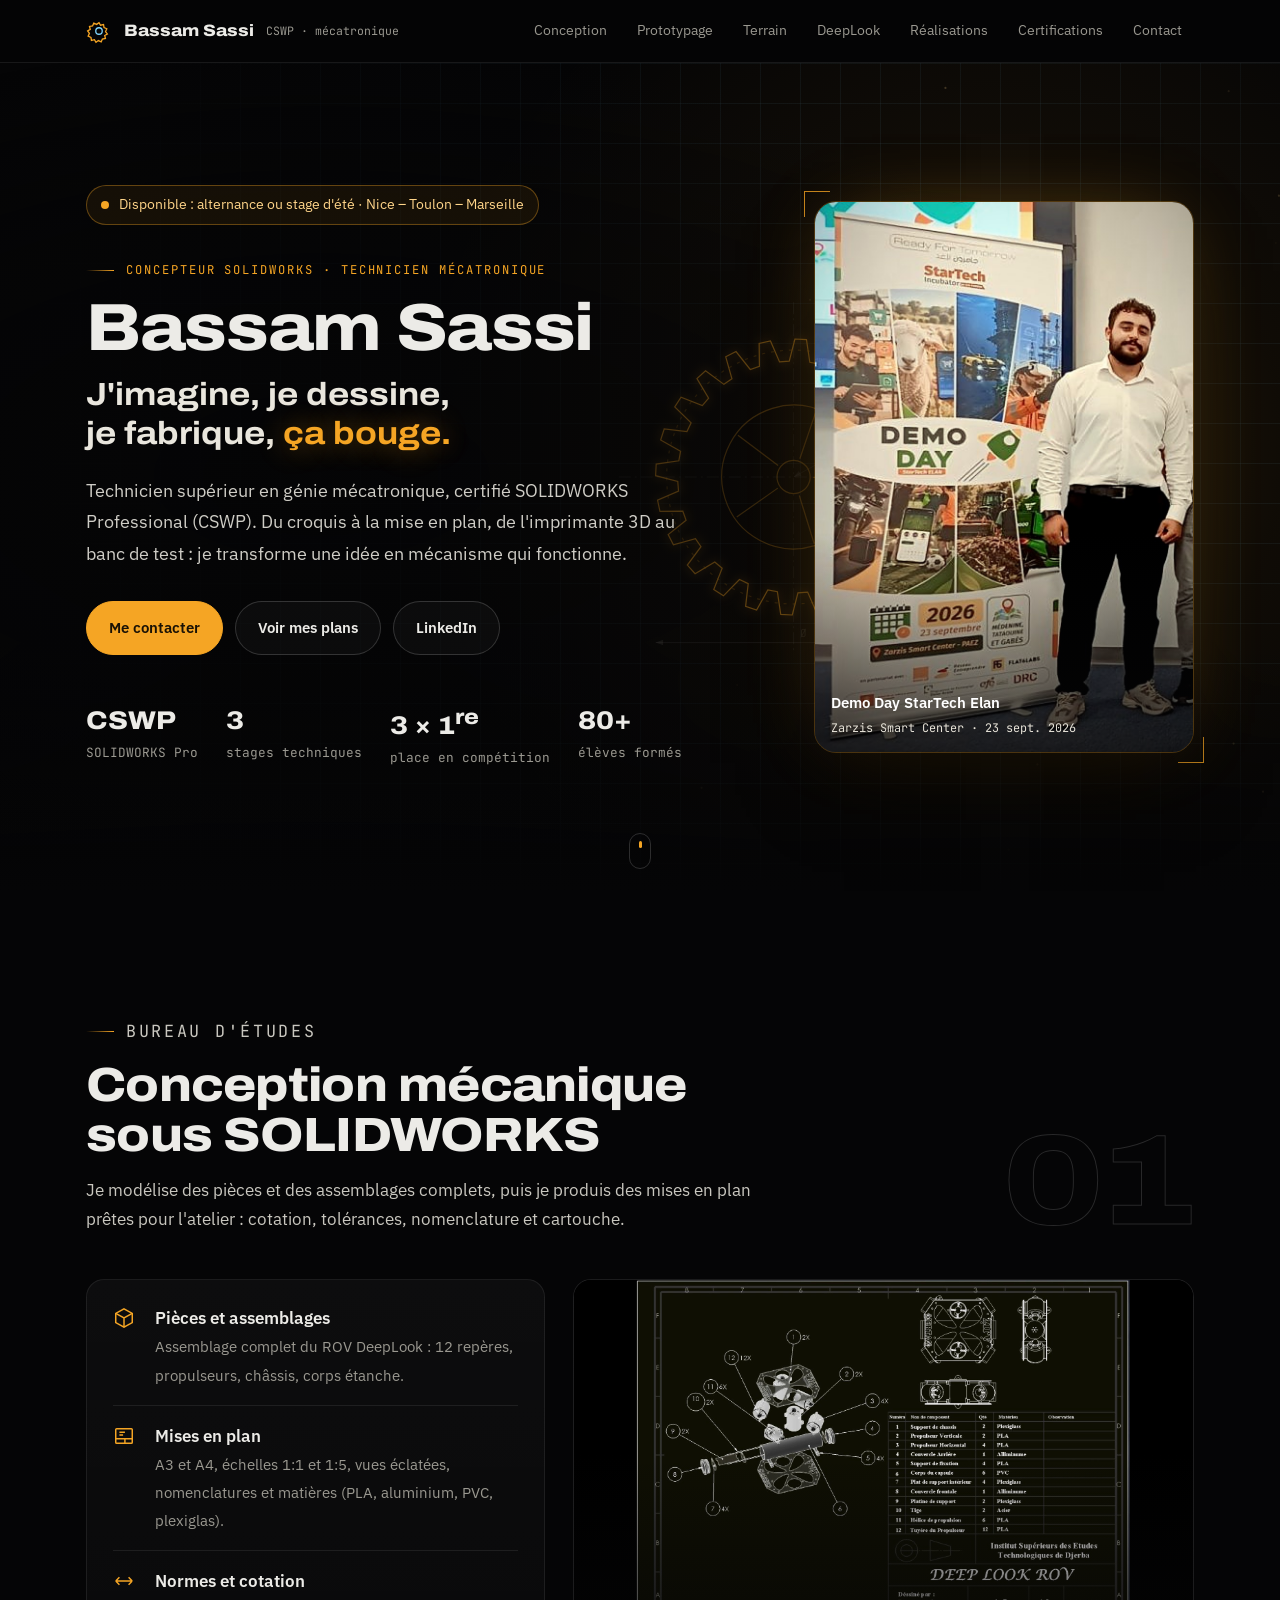
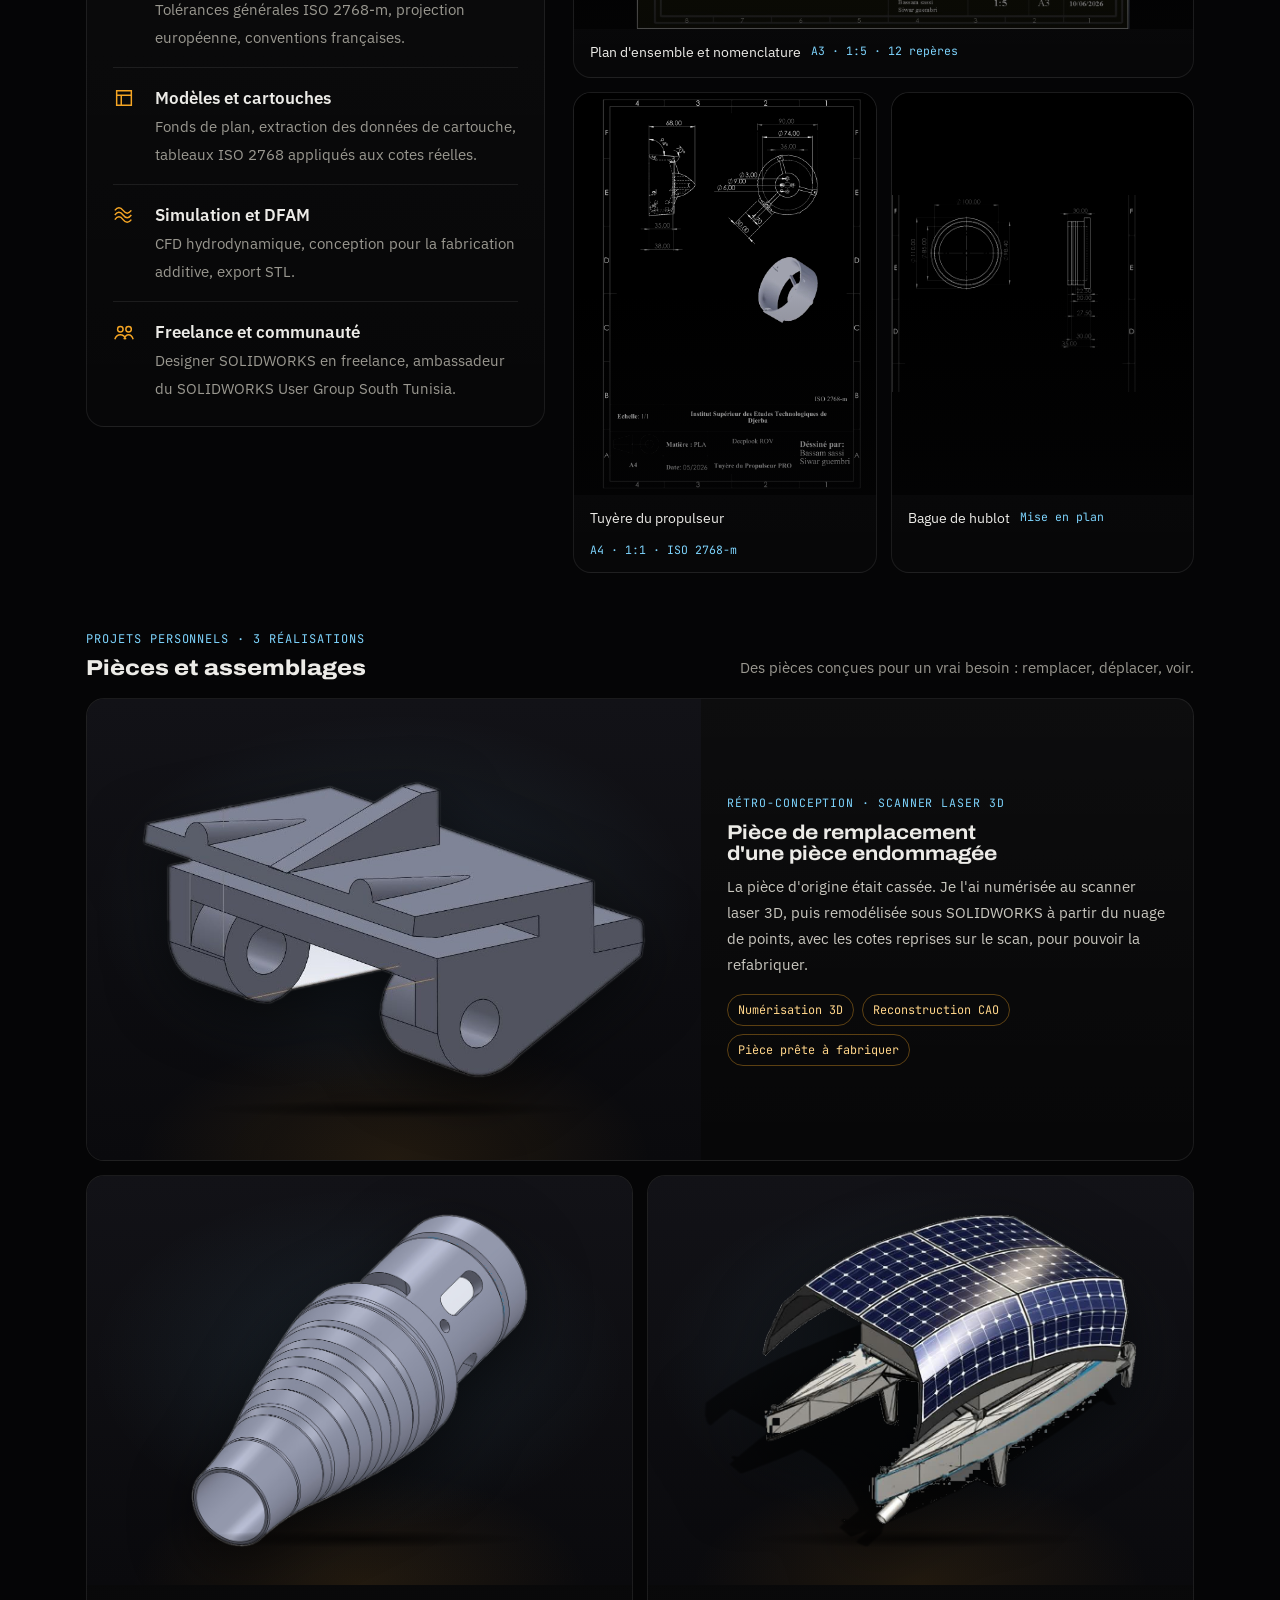
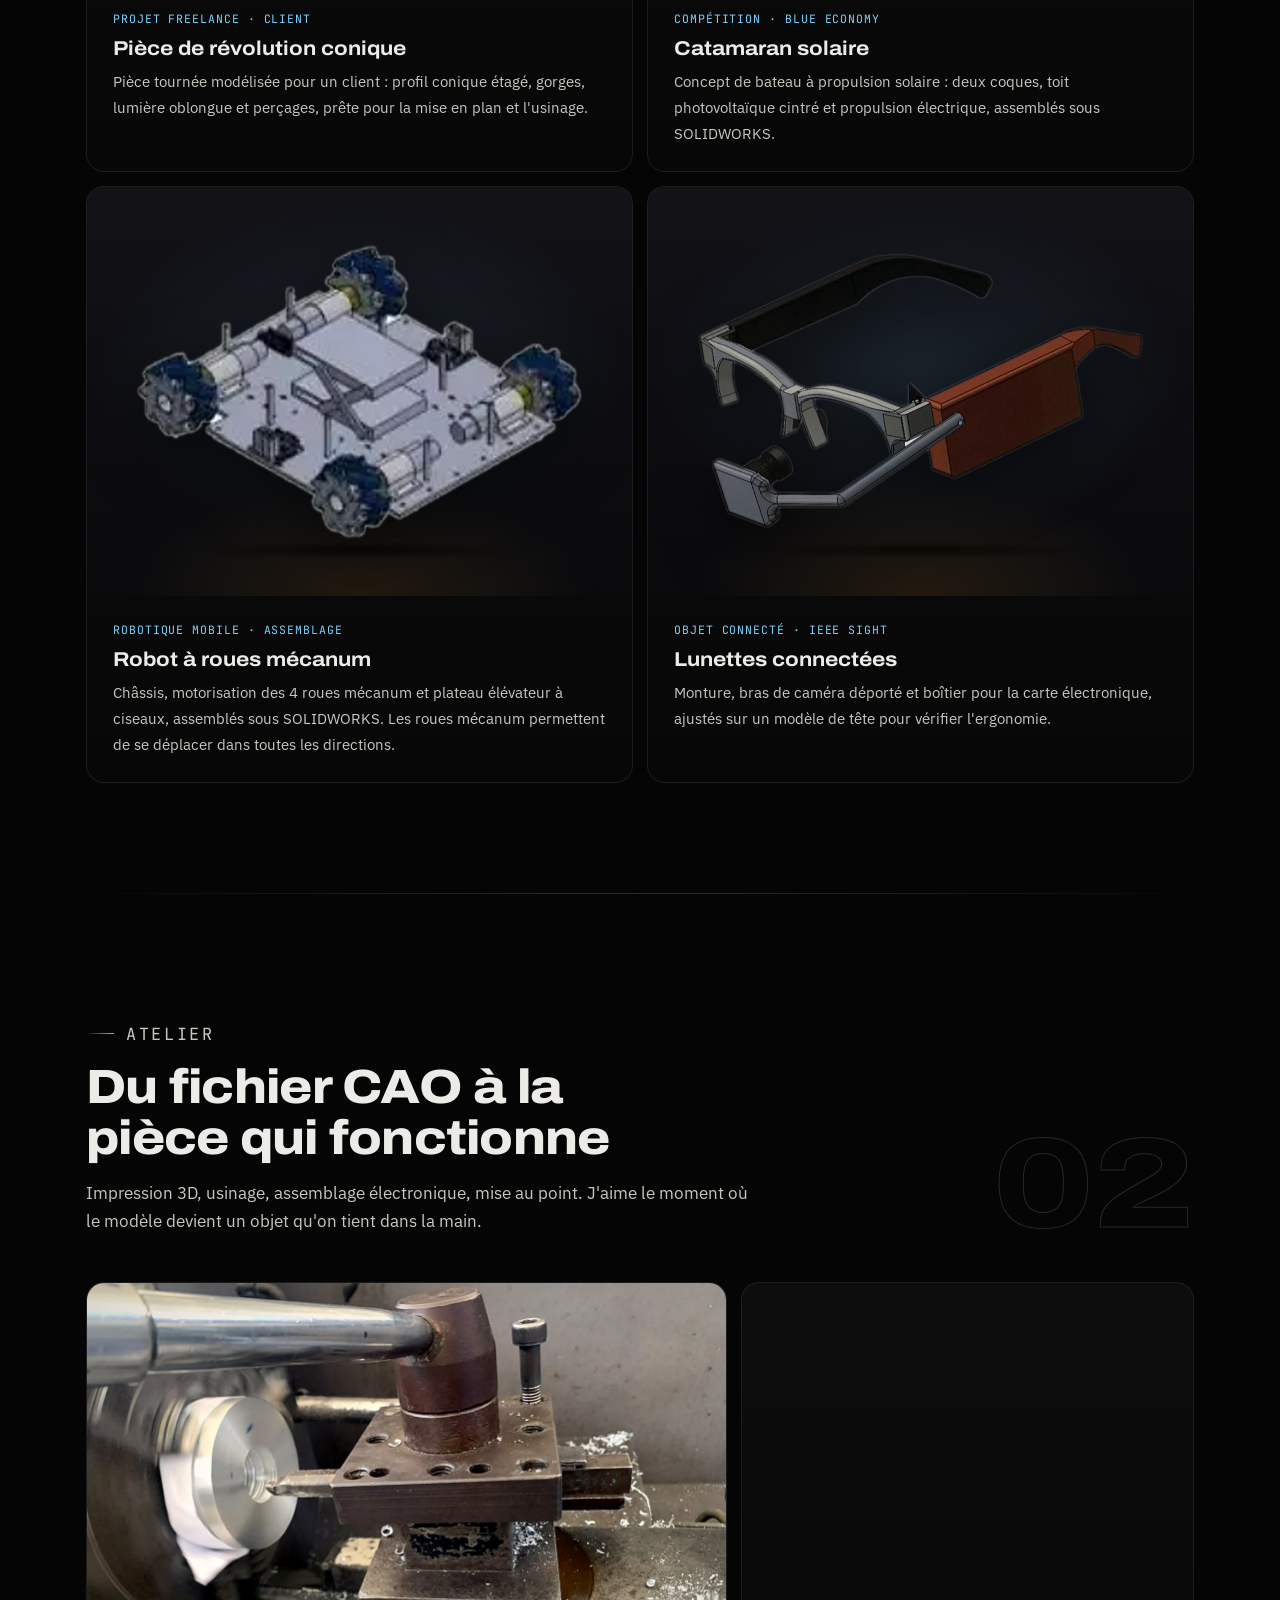
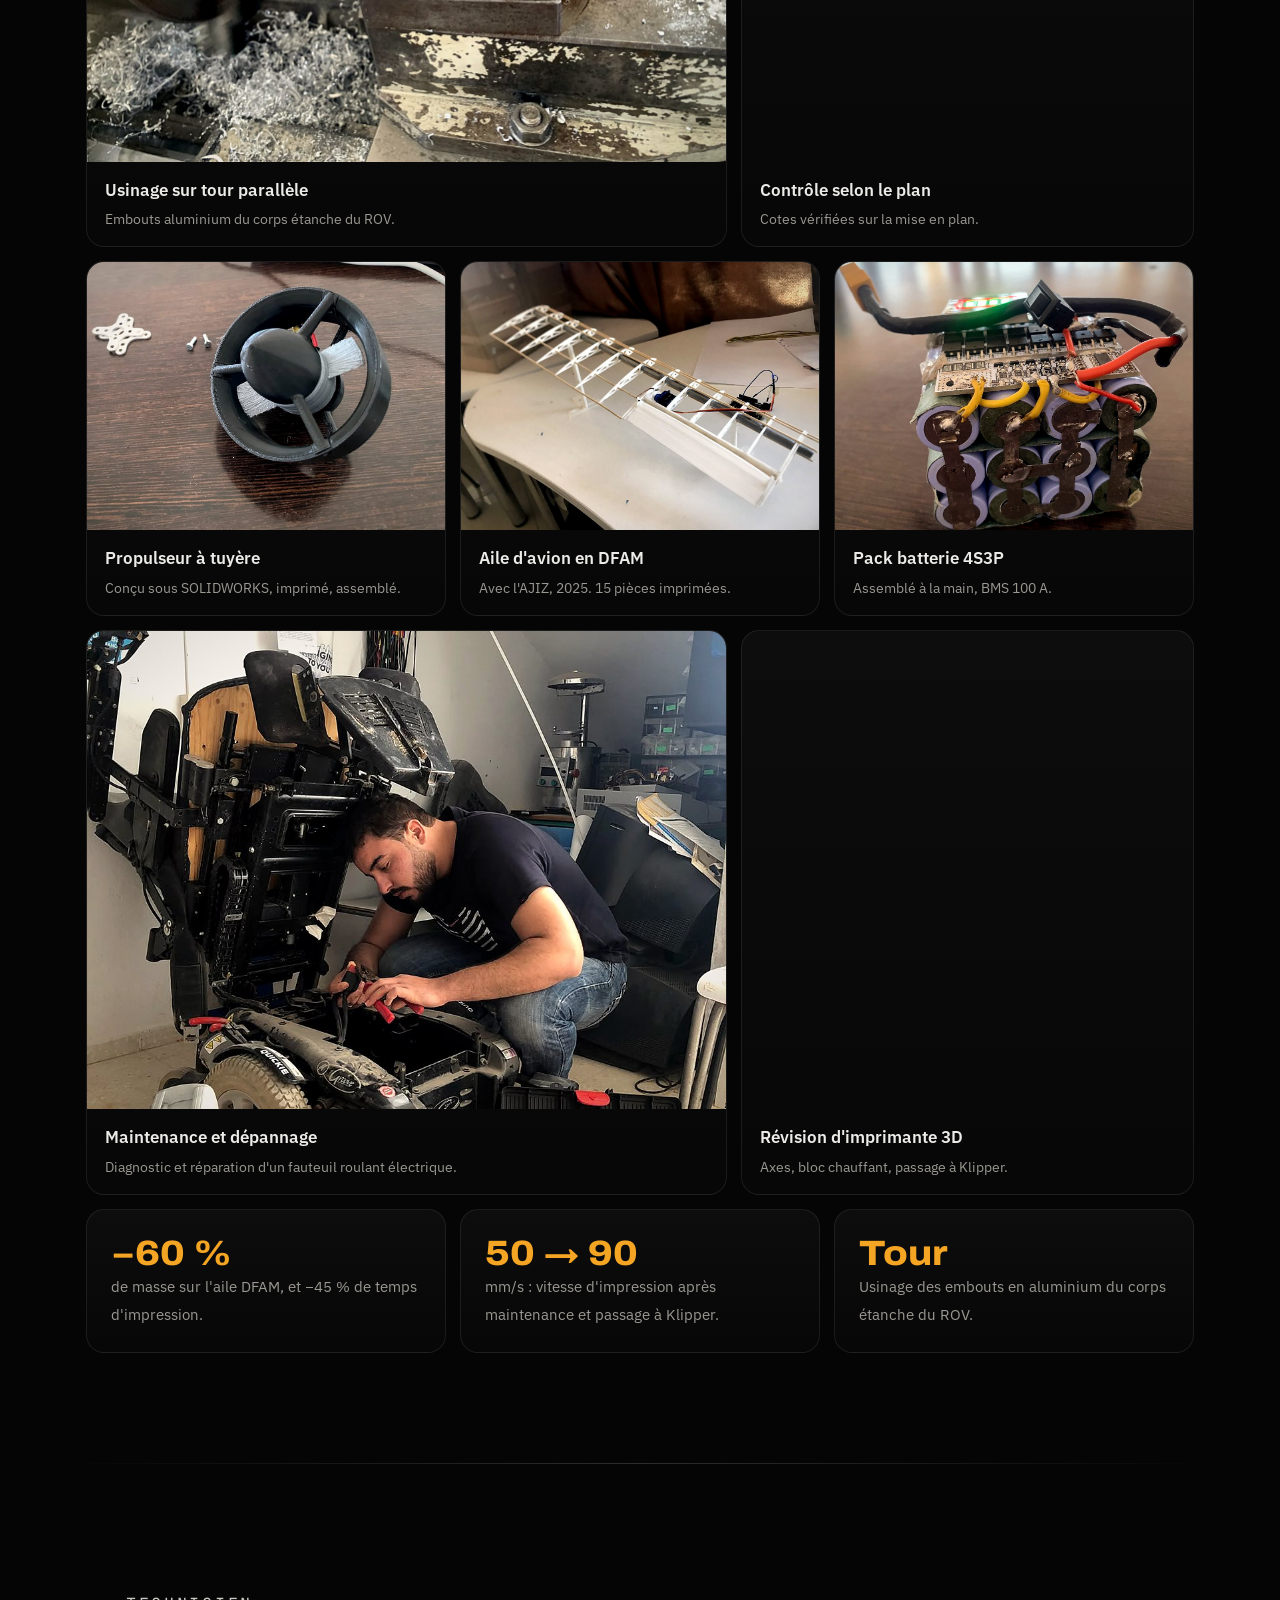
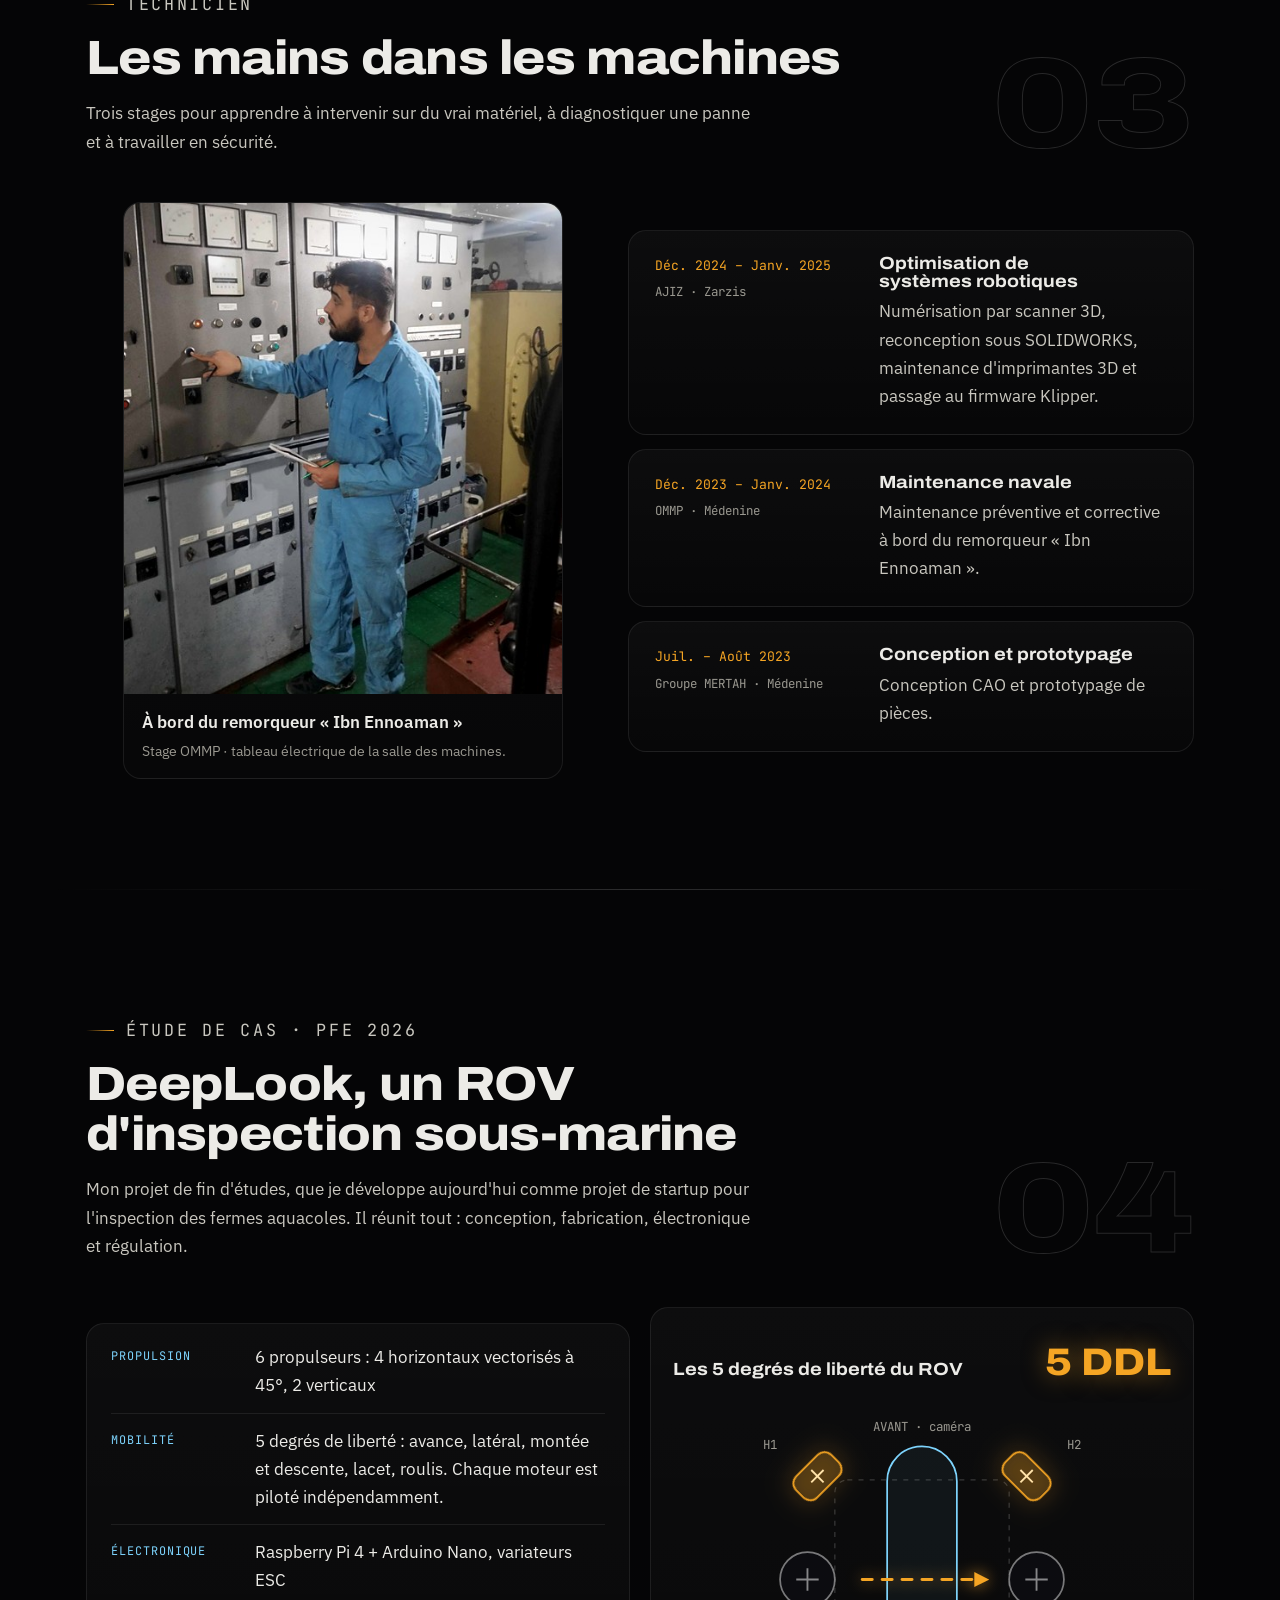
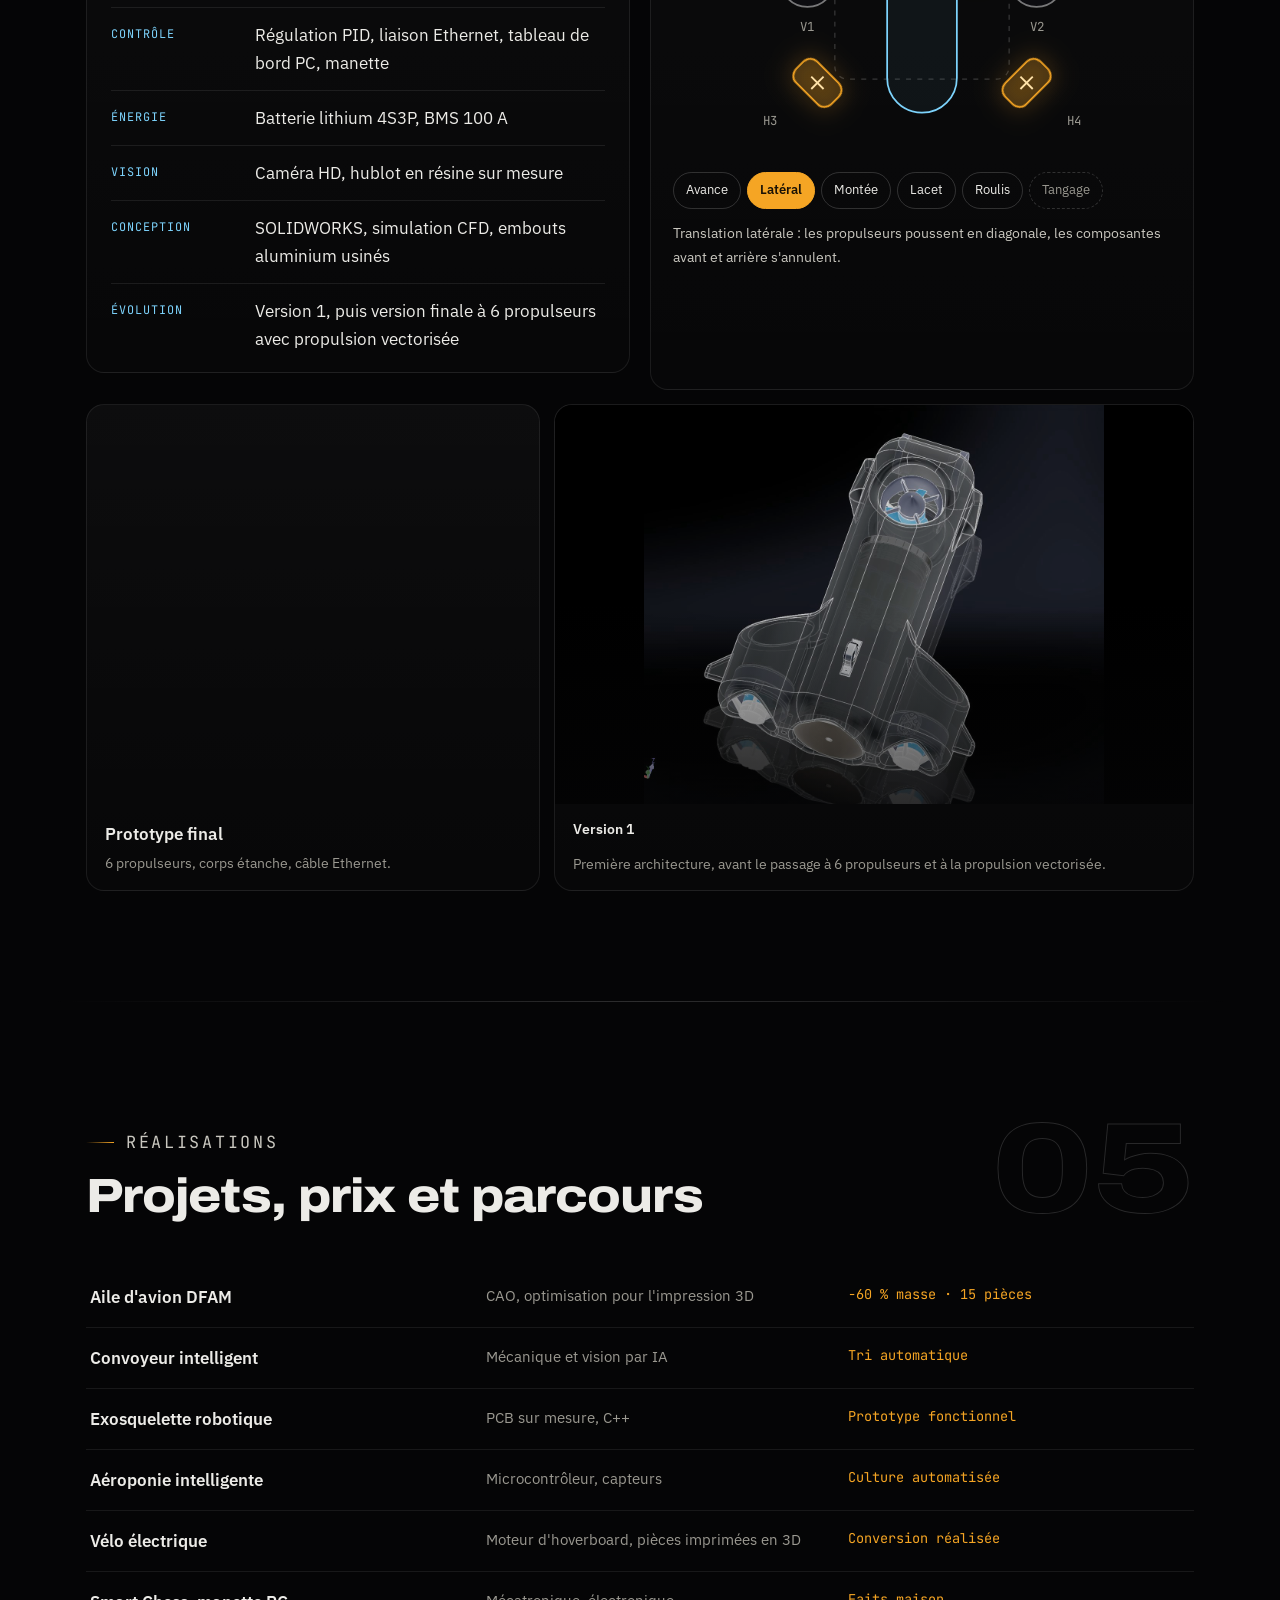
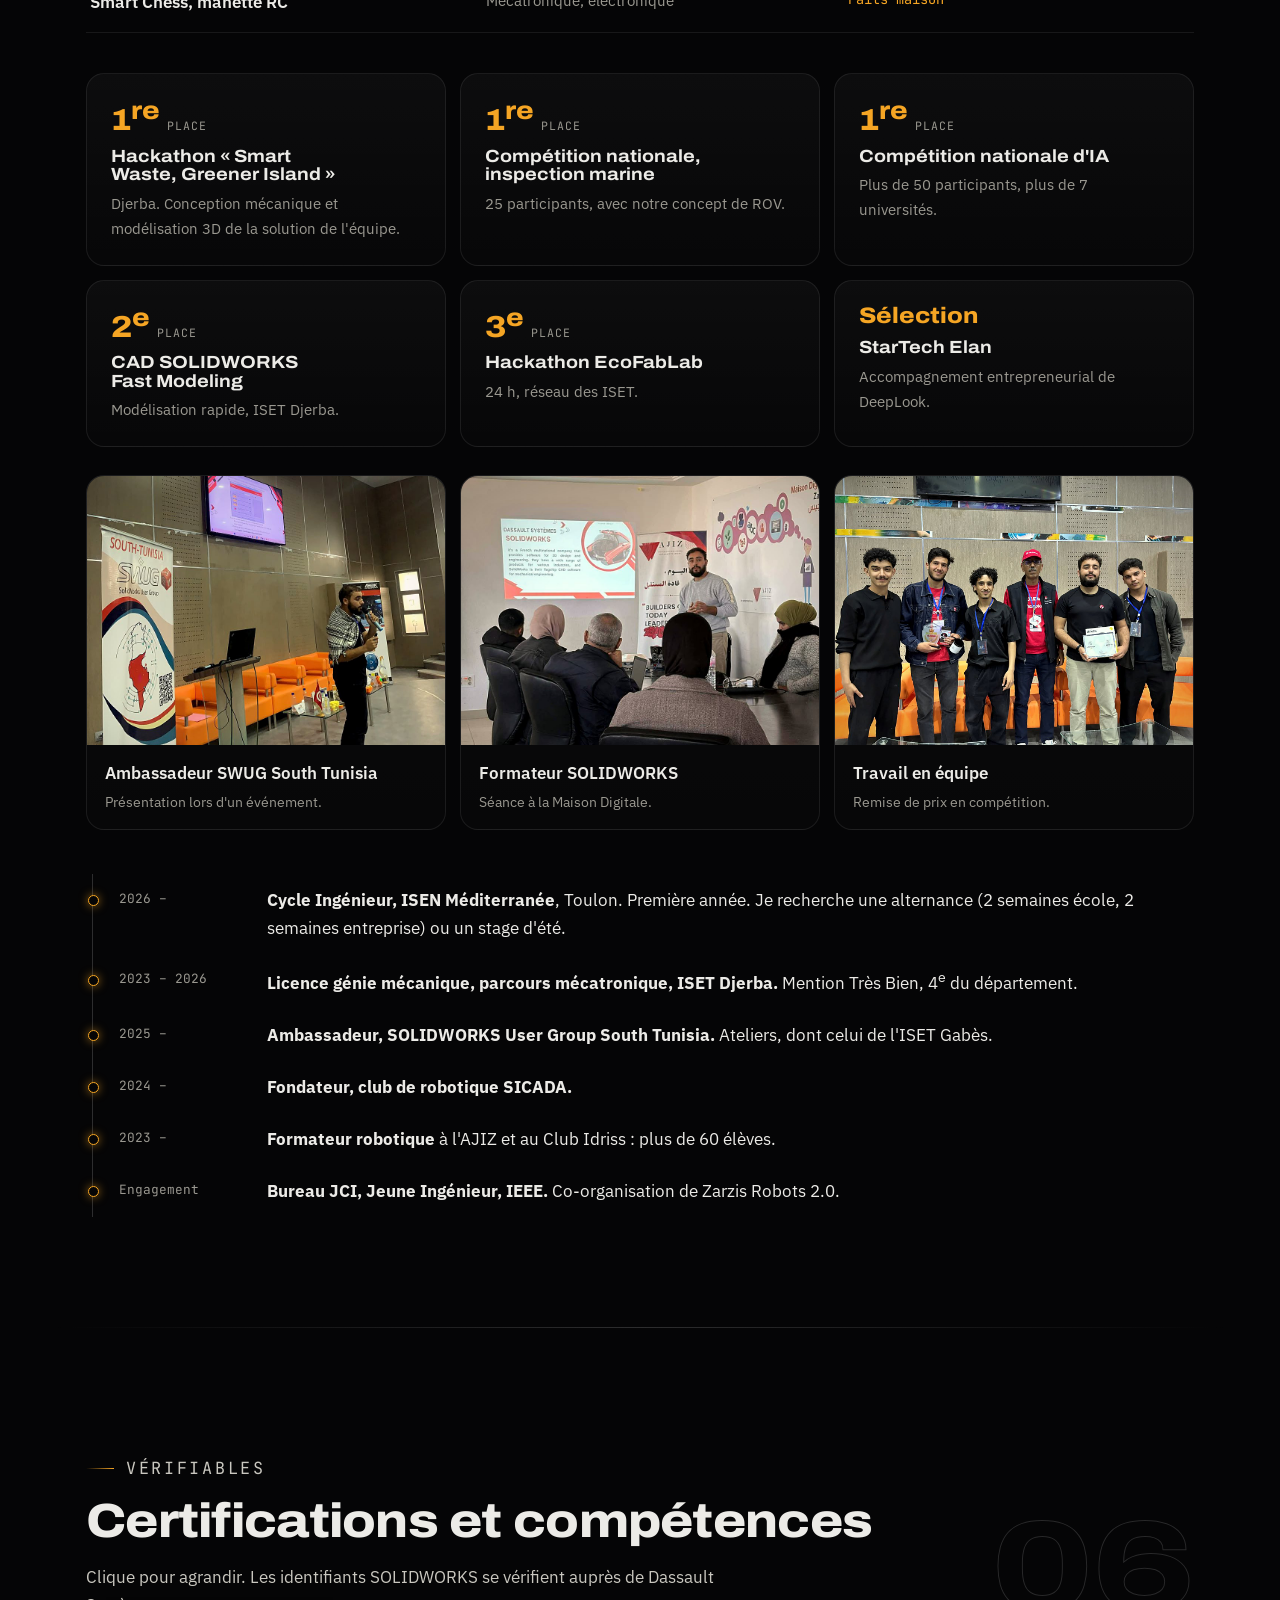
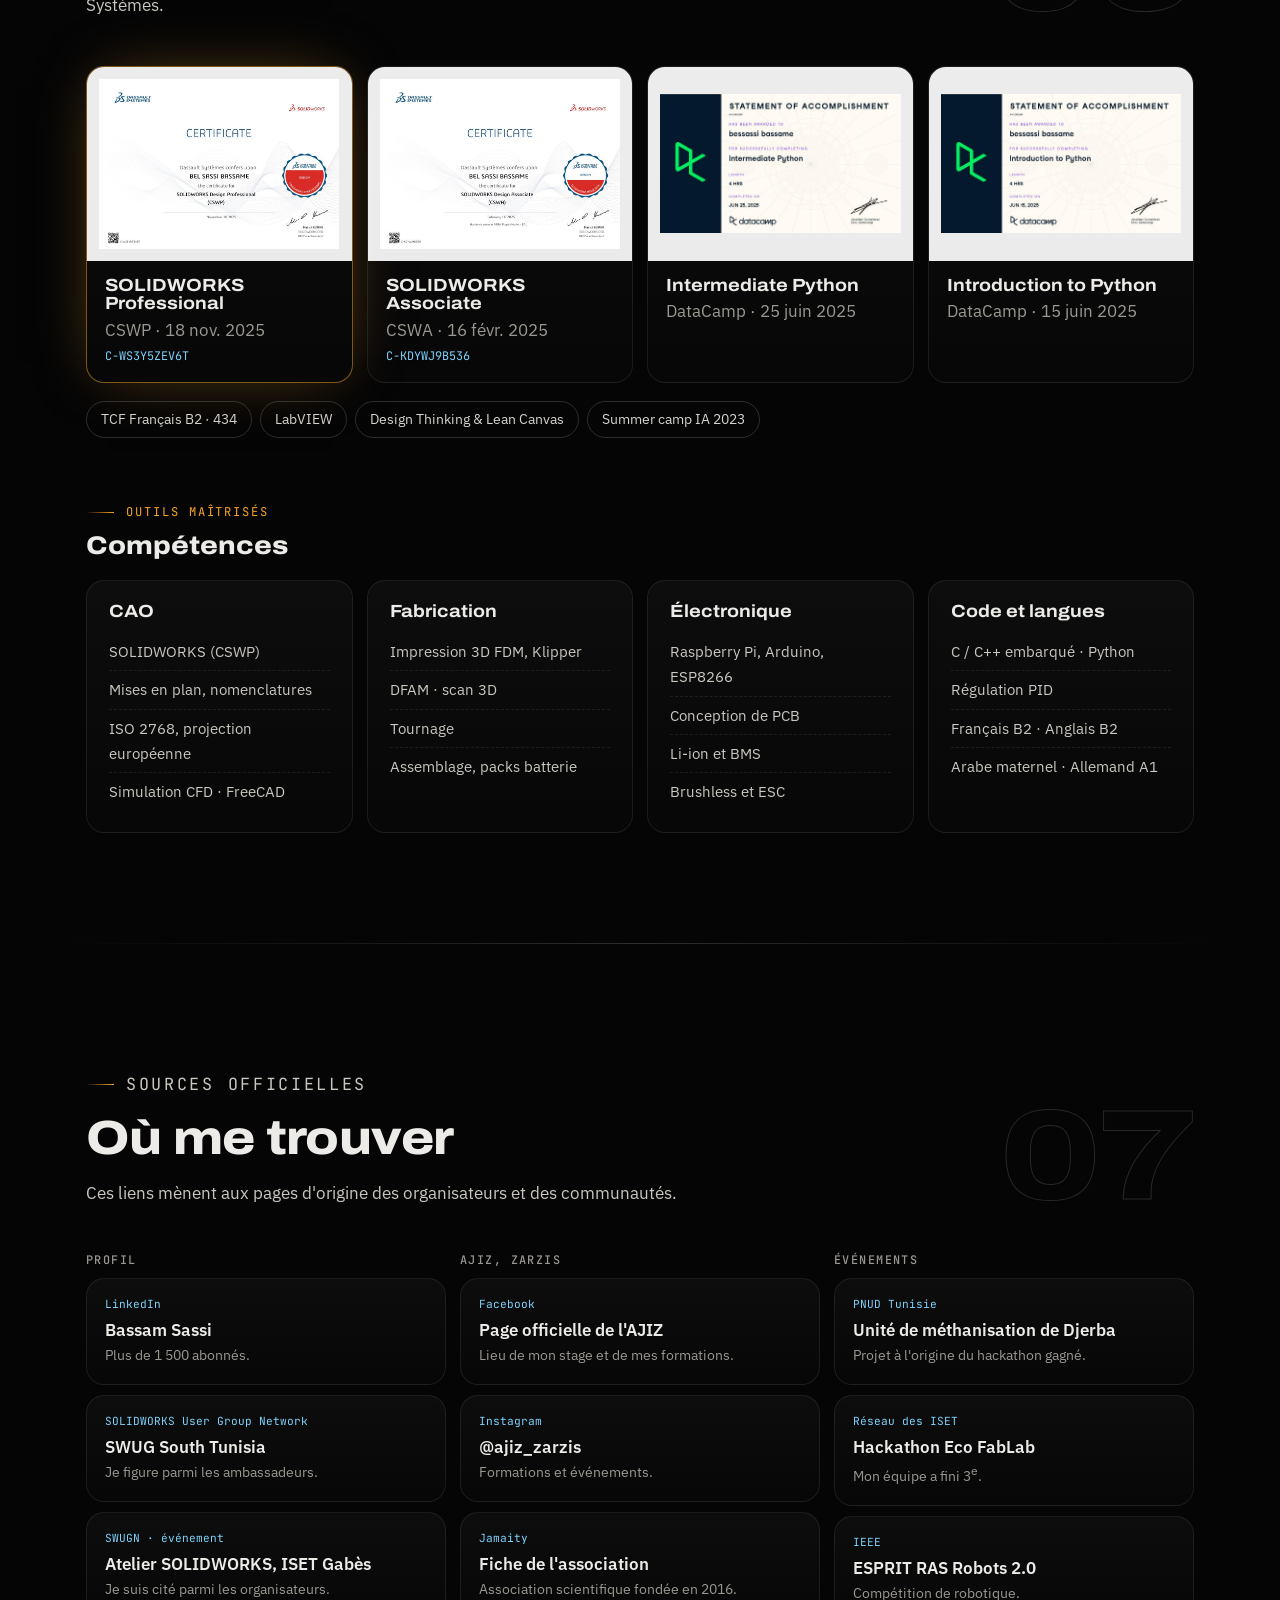
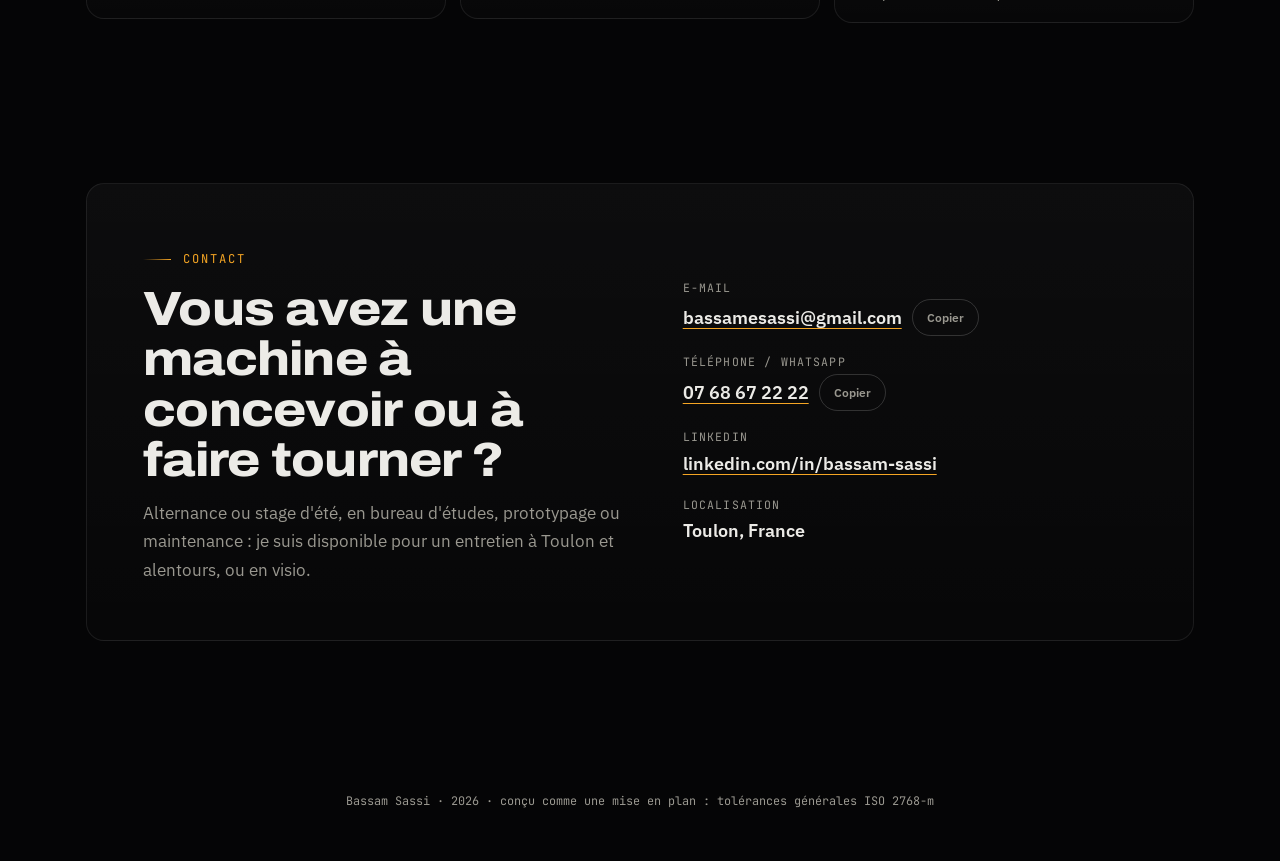
==== commit 4376a8ab: "Portfolio: nouvelle version (80+ élèves formés) Co-Authored-By: Claude Opus 5.5 <noreply@anthropic.c" ====
--- a/index.html
+++ b/index.html
@@ -1,236 +1,872 @@
 <!DOCTYPE html>
-<html lang="en">
+<html lang="fr">
 <head>
-    <meta charset="UTF-8">
-    <meta name="viewport" content="width=device-width, initial-scale=1.0">
-    <meta name="description" content="DeepLook - Underwater ROV Project by Bassam Sassi. Mechatronics Engineer specializing in underwater robotics, CAD design, and embedded systems.">
-    <meta name="keywords" content="Bassam Sassi, DeepLook, ROV, Underwater Robotics, Mechatronics, SOLIDWORKS, Arduino, Raspberry Pi, Tunisia">
-    <meta name="author" content="Bassam Sassi">
-    <meta property="og:title" content="DeepLook | Bassam Sassi - Underwater Robotics">
-    <meta property="og:description" content="DeepLook ROV Project - 6-DOF underwater vehicle with custom thrusters, waterproofing, and embedded control systems.">
-    <meta property="og:type" content="website">
-    <title>DeepLook | Bassam Sassi - Underwater Robotics Engineer</title>
-    <link rel="stylesheet" href="style.css">
-    <link rel="icon" href="data:image/svg+xml,<svg xmlns='http://www.w3.org/2000/svg' viewBox='0 0 100 100'><text y='.9em' font-size='90'>🤖</text></svg>">
+<meta charset="utf-8">
+<meta name="viewport" content="width=device-width, initial-scale=1">
+<title>Bassam Sassi Portfolio</title>
+<meta name="description" content="Bassam Sassi, technicien supérieur en mécatronique et concepteur SOLIDWORKS certifié CSWP. Conception, mises en plan, prototypage, robotique. Recherche une alternance ou un stage d'été entre Nice, Toulon et Marseille.">
+<link rel="preconnect" href="https://fonts.googleapis.com">
+<link rel="preconnect" href="https://fonts.gstatic.com" crossorigin>
+<link href="https://fonts.googleapis.com/css2?family=Archivo:wdth,wght@112,500;112,700;112,800;125,800&family=IBM+Plex+Sans:wght@400;500;600&family=JetBrains+Mono:wght@400;500&display=swap" rel="stylesheet">
+<style>
+/* Concept: an inventor's workshop at night. Black space, thin luminous line drawings
+   (gears, arm, dimension lines) that draw themselves, and warm lamp light that fades in and out.
+   One warm accent (amber, the workbench lamp) and one cool trace colour (the CAD line). */
+:root{
+  --void:#050506;
+  --night:#0b0b0e;
+  --panel:#111116;
+  --edge:rgba(255,255,255,.08);
+  --edge-2:rgba(255,255,255,.16);
+  --text:#ecebe7;
+  --dim:#9a9890;
+  --amber:#f5a524;
+  --amber-soft:rgba(245,165,36,.16);
+  --trace:#7dd3fc;
+  --display:"Archivo","Arial Narrow",Arial,sans-serif;
+  --body:"IBM Plex Sans","Segoe UI",Roboto,Arial,sans-serif;
+  --mono:"JetBrains Mono",Consolas,"Courier New",monospace;
+  color-scheme:dark;
+}
+*{box-sizing:border-box}
+html{scroll-behavior:smooth}
+body{margin:0;background:var(--void);color:var(--text);font-family:var(--body);font-size:16.5px;line-height:1.7;overflow-x:hidden}
+img{max-width:100%;display:block}
+a{color:var(--text);text-decoration-color:var(--amber);text-underline-offset:4px}
+a:hover{color:var(--amber)}
+a:focus-visible,button:focus-visible{outline:2px solid var(--amber);outline-offset:3px;border-radius:6px}
+h1,h2,h3{font-family:var(--display);margin:0;line-height:1.05;text-wrap:balance;font-stretch:112%}
+h1{font-size:clamp(2.3rem,5.2vw,4.3rem);font-weight:800;letter-spacing:-.02em}
+h2{font-size:clamp(1.9rem,4vw,3rem);font-weight:800;letter-spacing:-.015em}
+h3{font-size:1.1rem;font-weight:700;letter-spacing:0}
+p{margin:0}
+.wrap{max-width:1180px;margin:0 auto;padding:0 clamp(18px,4vw,36px);position:relative}
+.mono{font-family:var(--mono)}
+.dim{color:var(--dim)}
+.eyebrow{font-family:var(--mono);font-size:.76rem;letter-spacing:.16em;text-transform:uppercase;color:var(--amber);display:inline-flex;align-items:center;gap:12px}
+.eyebrow::before{content:"";width:28px;height:1px;background:linear-gradient(90deg,transparent,var(--amber))}
+
+/* ambient lamp lights that drift and fade, behind everything */
+.lights{position:fixed;inset:0;pointer-events:none;z-index:0;overflow:hidden}
+.lights i{position:absolute;border-radius:50%;filter:blur(90px);opacity:.0;animation:breathe 16s ease-in-out infinite}
+.lights i:nth-child(1){width:520px;height:520px;left:-120px;top:10%;background:rgba(245,165,36,.22);animation-delay:0s}
+.lights i:nth-child(2){width:460px;height:460px;right:-140px;top:40%;background:rgba(125,211,252,.16);animation-delay:-5s}
+.lights i:nth-child(3){width:380px;height:380px;left:30%;bottom:-160px;background:rgba(245,165,36,.14);animation-delay:-10s}
+@keyframes breathe{0%,100%{opacity:.25;transform:translate(0,0) scale(1)}50%{opacity:.85;transform:translate(40px,-30px) scale(1.12)}}
+main,header,nav,footer{position:relative;z-index:1}
+
+/* nav */
+nav{position:sticky;top:0;z-index:30;background:rgba(5,5,6,.72);backdrop-filter:blur(14px);border-bottom:1px solid var(--edge)}
+nav .wrap{display:flex;align-items:center;gap:24px;min-height:62px}
+.brand{display:flex;align-items:center;gap:12px;text-decoration:none;margin-right:auto;font-family:var(--display);font-weight:800;font-stretch:112%}
+.brand svg{width:26px;height:26px;animation:spin 14s linear infinite}
+.brand small{font-family:var(--mono);font-weight:400;font-size:.72rem;color:var(--dim);font-stretch:100%}
+nav .links{display:flex;gap:6px}
+nav .links a{font-size:.88rem;color:var(--dim);text-decoration:none;padding:6px 12px;border-radius:999px;transition:color .3s,background .3s}
+nav .links a:hover,nav .links a.on{color:var(--text);background:rgba(255,255,255,.06)}
+#bar{position:absolute;left:0;bottom:-1px;height:1px;width:0;background:linear-gradient(90deg,transparent,var(--amber),var(--trace));box-shadow:0 0 12px var(--amber)}
+@keyframes spin{to{transform:rotate(360deg)}}
+
+/* hero */
+.hero{position:relative;min-height:min(92vh,860px);display:flex;align-items:center;overflow:hidden}
+#workshop{position:absolute;inset:0;width:100%;height:100%}
+.hero::after{content:"";position:absolute;inset:0;background:radial-gradient(90% 70% at 25% 50%,rgba(5,5,6,.92) 0%,rgba(5,5,6,.55) 45%,rgba(5,5,6,0) 75%),linear-gradient(180deg,transparent 70%,var(--void));pointer-events:none}
+.hero .wrap{z-index:2;padding-top:60px;padding-bottom:60px;width:100%}
+.hero-copy{max-width:780px}
+.hero-grid{display:grid;grid-template-columns:1.25fr .75fr;gap:48px;align-items:center}
+.portrait{position:relative;margin:0;justify-self:end;width:min(100%,380px)}
+.portrait .frame{position:relative;border-radius:22px;overflow:hidden;border:1px solid rgba(245,165,36,.28);box-shadow:0 40px 90px -30px rgba(0,0,0,.9),0 0 80px -30px rgba(245,165,36,.45);animation:float 9s ease-in-out infinite}
+.portrait img{width:100%;aspect-ratio:784/1140;object-fit:cover}
+.portrait .frame::after{content:"";position:absolute;inset:0;background:linear-gradient(180deg,transparent 60%,rgba(5,5,6,.75));pointer-events:none}
+.portrait figcaption{position:absolute;left:16px;right:16px;bottom:14px;z-index:2;font-family:var(--mono);font-size:.74rem;color:#e7e3d8;display:flex;flex-direction:column;gap:2px}
+.portrait figcaption b{font-family:var(--body);font-size:.95rem;color:#fff;font-weight:600}
+.portrait .corner{position:absolute;width:26px;height:26px;border-color:var(--amber);border-style:solid;opacity:.8}
+.portrait .c1{top:-10px;left:-10px;border-width:1.5px 0 0 1.5px}.portrait .c2{bottom:-10px;right:-10px;border-width:0 1.5px 1.5px 0}
+@keyframes float{0%,100%{transform:translateY(0)}50%{transform:translateY(-10px)}}
+
+.status{display:inline-flex;align-items:center;gap:10px;padding:7px 14px;border-radius:999px;border:1px solid rgba(245,165,36,.35);background:rgba(245,165,36,.07);font-size:.85rem;color:#ffd58a;margin-bottom:26px}
+.status b{width:8px;height:8px;border-radius:50%;background:var(--amber);box-shadow:0 0 0 0 rgba(245,165,36,.7);animation:pulse 2.6s ease-out infinite}
+@keyframes pulse{0%{box-shadow:0 0 0 0 rgba(245,165,36,.6)}100%{box-shadow:0 0 0 14px rgba(245,165,36,0)}}
+.hero h1 .glow{color:var(--amber);text-shadow:0 0 28px rgba(245,165,36,.45);animation:lamp 6s ease-in-out infinite}
+@keyframes lamp{0%,100%{text-shadow:0 0 18px rgba(245,165,36,.25)}50%{text-shadow:0 0 42px rgba(245,165,36,.6)}}
+.tagline{font-family:var(--display);font-stretch:112%;font-weight:700;font-size:clamp(1.35rem,2.6vw,2rem);line-height:1.2;margin-top:12px;color:#e9e6dd;text-wrap:balance}
+.tagline .glow{color:var(--amber);text-shadow:0 0 28px rgba(245,165,36,.45);animation:lamp 6s ease-in-out infinite}
+.hero .lead{font-size:1.15rem;color:#cfcdc6;margin-top:22px;max-width:34em}
+.btns{display:flex;gap:12px;flex-wrap:wrap;margin-top:32px}
+.btn{position:relative;display:inline-flex;align-items:center;gap:10px;padding:13px 22px;border-radius:999px;font:inherit;font-weight:600;font-size:.95rem;text-decoration:none;color:var(--text);border:1px solid var(--edge-2);background:rgba(255,255,255,.03);cursor:pointer;overflow:hidden;transition:border-color .4s,transform .4s,box-shadow .4s}
+.btn:hover{transform:translateY(-2px);border-color:rgba(245,165,36,.6);box-shadow:0 12px 40px -16px rgba(245,165,36,.7);color:var(--text)}
+.btn.primary{background:var(--amber);color:#1a1205;border-color:var(--amber)}
+.btn.primary:hover{color:#1a1205;box-shadow:0 0 0 6px rgba(245,165,36,.15),0 18px 50px -14px rgba(245,165,36,.9)}
+.btn::after{content:"";position:absolute;inset:0;background:linear-gradient(110deg,transparent 30%,rgba(255,255,255,.35) 50%,transparent 70%);transform:translateX(-120%);transition:transform .9s}
+.btn:hover::after{transform:translateX(120%)}
+.hero-meta{display:flex;gap:28px;flex-wrap:wrap;margin-top:44px;font-family:var(--mono);font-size:.8rem;color:var(--dim)}
+.hero-meta b{display:block;font-family:var(--display);font-size:1.6rem;color:var(--text);font-weight:800;font-stretch:112%}
+.scroll-hint{position:absolute;left:50%;bottom:22px;transform:translateX(-50%);z-index:2;width:22px;height:36px;border:1px solid var(--edge-2);border-radius:12px}
+.scroll-hint::after{content:"";position:absolute;left:50%;top:7px;width:3px;height:7px;margin-left:-1.5px;border-radius:2px;background:var(--amber);animation:wheel 2.2s ease-in-out infinite}
+@keyframes wheel{0%{opacity:0;transform:translateY(0)}30%{opacity:1}100%{opacity:0;transform:translateY(12px)}}
+
+/* sections */
+section{position:relative;padding:110px 0}
+.sec-head{display:grid;grid-template-columns:1fr auto;gap:28px;align-items:end;margin-bottom:46px}
+.sec-head p{margin-top:16px;color:#c9c7bf;max-width:40em;font-size:1.05rem}
+.sec-num{font-family:var(--display);font-weight:800;font-stretch:125%;font-size:clamp(4rem,10vw,8rem);line-height:.8;color:transparent;-webkit-text-stroke:1px rgba(255,255,255,.14)}
+.divider{height:1px;background:linear-gradient(90deg,transparent,var(--edge-2),transparent);margin:0 auto;max-width:1180px}
+
+/* soft-lit cards: a light follows the cursor */
+.lit{position:relative;background:linear-gradient(180deg,rgba(255,255,255,.035),rgba(255,255,255,.01));border:1px solid var(--edge);border-radius:18px;overflow:hidden;transition:border-color .5s,transform .5s}
+.lit::before{content:"";position:absolute;inset:0;background:radial-gradient(380px circle at var(--mx,50%) var(--my,-20%),rgba(245,165,36,.13),transparent 60%);opacity:0;transition:opacity .6s;pointer-events:none}
+.lit:hover{border-color:rgba(245,165,36,.32);transform:translateY(-3px)}
+.lit:hover::before{opacity:1}
+
+/* reveal: visible at rest, gets a soft rise when it enters */
+.rise{animation:rise 1s cubic-bezier(.16,.8,.24,1) both}
+@keyframes rise{from{opacity:.25;transform:translateY(22px);filter:blur(4px)}to{opacity:1;transform:none;filter:none}}
+
+/* line drawings that draw themselves */
+.draw path,.draw circle,.draw line,.draw rect,.draw polyline{fill:none;stroke-linecap:round;stroke-linejoin:round}
+.draw.go .s{stroke-dasharray:var(--len,600);stroke-dashoffset:var(--len,600);animation:ink 2.6s cubic-bezier(.4,.1,.2,1) forwards}
+@keyframes ink{to{stroke-dashoffset:0}}
+
+/* CAD section */
+.cad{display:grid;grid-template-columns:.85fr 1.15fr;gap:28px;align-items:start}
+.cad-list{padding:8px 26px}
+.cad-list li{list-style:none;display:grid;grid-template-columns:30px 1fr;gap:12px;padding:16px 0;border-bottom:1px solid var(--edge)}
+.cad-list li:last-child{border-bottom:0}
+.cad-list ul{margin:0;padding:0}
+.cad-list svg{width:22px;height:22px;margin-top:3px;color:var(--amber)}
+.cad-list b{display:block;font-weight:600}
+.cad-list span{color:var(--dim);font-size:.93rem}
+.plans{display:grid;grid-template-columns:repeat(6,1fr);gap:14px}
+.plan{padding:0;font:inherit;color:inherit;text-align:left;cursor:zoom-in;display:flex;flex-direction:column}
+.plan .img{position:relative;overflow:hidden;background:#000}
+.plan img{width:100%;height:100%;object-fit:contain;filter:invert(1) hue-rotate(180deg) brightness(1.05) contrast(1.1);opacity:.88;transition:opacity .6s,transform 1.2s cubic-bezier(.16,.8,.24,1)}
+.plan:hover img{opacity:1;transform:scale(1.04)}
+.plan .img::after{content:"";position:absolute;inset:0;background:linear-gradient(180deg,transparent 50%,rgba(5,5,6,.6));pointer-events:none}
+.plan .scan{position:absolute;left:0;right:0;height:40%;top:-40%;background:linear-gradient(180deg,transparent,rgba(125,211,252,.12),transparent);animation:scan 7s ease-in-out infinite;pointer-events:none}
+@keyframes scan{0%{top:-40%}60%,100%{top:110%}}
+.plan .cap{display:flex;justify-content:space-between;gap:10px;flex-wrap:wrap;padding:12px 16px;font-size:.88rem}
+.plan .cap i{font-style:normal;font-family:var(--mono);font-size:.72rem;color:var(--trace)}
+.subhead{display:flex;justify-content:space-between;align-items:end;gap:16px;flex-wrap:wrap;margin:56px 0 18px}
+.subhead h3{font-size:1.35rem;font-weight:800}
+.subhead p{color:var(--dim);font-size:.92rem;max-width:40em}
+.subhead .count{font-family:var(--mono);font-size:.75rem;color:var(--trace);letter-spacing:.08em;text-transform:uppercase}
+.sheets{display:grid;grid-template-columns:repeat(3,1fr);gap:14px}
+.sheets .plan .img{aspect-ratio:1/1.414}
+
+
+.sheets .plan:first-child{display:flex;flex-direction:column}
+
+.renders{display:grid;grid-template-columns:repeat(3,1fr);gap:14px}
+.renders .plan .img{aspect-ratio:4/3;background:linear-gradient(180deg,#f3f5f8,#d9dee5)}
+.renders .plan img{filter:none;object-fit:contain;opacity:1;padding:10px}
+.renders .plan .img{position:relative}
+.renders .plan .img::after{display:none}
+.renders .plan img{object-fit:cover!important;padding:0!important}
+.step{position:absolute;top:10px;left:10px;z-index:2;font-family:var(--mono);font-size:.72rem;font-weight:500;padding:4px 8px;border-radius:999px;background:rgba(5,5,6,.82);color:var(--amber);border:1px solid rgba(245,165,36,.4)}
+.process .plan img{object-fit:cover;padding:0}
+.process .plan:nth-child(2) img{object-fit:contain;padding:10px}
+
+.works{display:grid;grid-template-columns:1fr 1fr;gap:14px}
+.work{display:flex;flex-direction:column}
+.work.feature{grid-column:1/-1;display:grid;grid-template-columns:1.25fr 1fr}
+.wimg{padding:0;border:0;cursor:zoom-in;background:linear-gradient(180deg,#f3f5f8,#d9dee5);display:block;overflow:hidden}
+.wimg img{width:100%;height:100%;aspect-ratio:4/3;object-fit:cover;transition:transform 1.2s cubic-bezier(.16,.8,.24,1)}
+.work:hover .wimg img{transform:scale(1.04)}
+.wimg{background:radial-gradient(70% 60% at 50% 45%,rgba(125,211,252,.10),transparent 70%),radial-gradient(60% 40% at 50% 100%,rgba(245,165,36,.10),transparent 70%),linear-gradient(180deg,#121217,#0a0a0d)!important;position:relative}
+.wimg::after{content:"";position:absolute;left:18%;right:18%;bottom:9%;height:18px;border-radius:50%;background:radial-gradient(closest-side,rgba(0,0,0,.65),transparent);pointer-events:none}
+.wimg img{object-fit:contain!important;padding:7% 9%;filter:drop-shadow(0 18px 30px rgba(0,0,0,.6))}
+.process .plan:nth-child(2) .img{background:radial-gradient(70% 60% at 50% 50%,rgba(125,211,252,.10),transparent 70%),linear-gradient(180deg,#121217,#0a0a0d)!important}
+.process .plan:nth-child(2) img{object-fit:contain!important;padding:12%!important;filter:drop-shadow(0 14px 24px rgba(0,0,0,.6))}
+.wtxt{padding:24px 26px;display:flex;flex-direction:column;gap:10px;justify-content:center}
+.wtxt .count{font-family:var(--mono);font-size:.72rem;color:var(--trace);letter-spacing:.08em;text-transform:uppercase}
+.wtxt h3{font-size:1.25rem}
+.wtxt p{color:#c9c7bf;font-size:.95rem}
+.wtxt ul{display:flex;flex-wrap:wrap;gap:8px;list-style:none;margin:6px 0 0;padding:0}
+.wtxt li{font-family:var(--mono);font-size:.74rem;padding:5px 10px;border-radius:999px;border:1px solid rgba(245,165,36,.35);color:#ffd58a}
+.c6{grid-column:span 6}.c3{grid-column:span 3}.c2{grid-column:span 2}
+.ar-wide .img{aspect-ratio:16/9}.ar-tall .img{aspect-ratio:3/4}.ar-sq .img{aspect-ratio:1/1}
+.plan.photo img{filter:none;object-fit:cover;opacity:.92}
+.plan.render img{filter:invert(1) hue-rotate(180deg) brightness(.95);object-fit:contain}
+.plan.render.gray img{filter:grayscale(1) invert(1) brightness(1.1) contrast(1.05)}
+
+/* prototyping */
+.proto{display:grid;grid-template-columns:repeat(12,1fr);gap:14px}
+.ph{padding:0;font:inherit;color:inherit;text-align:left;cursor:zoom-in;display:flex;flex-direction:column}
+.ph .img{overflow:hidden}
+.ph img{width:100%;height:100%;object-fit:cover;transition:transform 1.4s cubic-bezier(.16,.8,.24,1),filter .8s}
+.ph:hover img{transform:scale(1.05);filter:brightness(1.06)}
+.ph .cap{padding:14px 18px}
+.ph .cap b{display:block;font-weight:600}
+.ph .cap span{color:var(--dim);font-size:.9rem}
+.p7{grid-column:span 7}.p5{grid-column:span 5}.p4{grid-column:span 4}
+.p7 .img,.p5 .img{aspect-ratio:4/3}.p4 .img{aspect-ratio:4/3}
+.metrics{display:grid;grid-template-columns:repeat(3,1fr);gap:14px;margin-top:14px}
+.metric{padding:24px}
+.metric b{display:block;font-family:var(--display);font-size:2.2rem;font-weight:800;font-stretch:112%;color:var(--amber);line-height:1.1;font-variant-numeric:tabular-nums}
+.metric span{color:var(--dim);font-size:.93rem}
+
+/* robot arm drawing */
+.arm-row{display:grid;grid-template-columns:1fr 1.1fr;gap:28px;align-items:center}
+.arm{width:100%;max-width:460px;margin:0 auto;display:block}
+.arm .s{stroke:var(--trace);stroke-width:1.4;filter:drop-shadow(0 0 6px rgba(125,211,252,.55))}
+.arm .a{stroke:var(--amber);filter:drop-shadow(0 0 6px rgba(245,165,36,.6))}
+.arm .dimtxt{font-family:var(--mono);font-size:10px;fill:var(--dim)}
+.arm .j1{transform-origin:120px 300px;animation:sh 7s ease-in-out infinite}
+.arm .j2{transform-origin:220px 170px;animation:el 7s ease-in-out infinite}
+.arm .j3{transform-origin:340px 160px;animation:wr 7s ease-in-out infinite}
+@keyframes sh{0%,100%{transform:rotate(0)}50%{transform:rotate(-9deg)}}
+@keyframes el{0%,100%{transform:rotate(0)}50%{transform:rotate(14deg)}}
+@keyframes wr{0%,100%{transform:rotate(0)}50%{transform:rotate(-18deg)}}
+
+/* timeline */
+.jobs{display:grid;gap:14px}
+.job{display:grid;grid-template-columns:200px 1fr;gap:24px;padding:24px 26px}
+.job .when{font-family:var(--mono);font-size:.82rem;color:var(--amber)}
+.job .where{font-family:var(--mono);font-size:.78rem;color:var(--dim);margin-top:4px}
+.job p{color:#c9c7bf;margin-top:6px}
+
+/* DeepLook */
+.dl{display:grid;grid-template-columns:1fr 1fr;gap:20px}
+.spec{padding:6px 24px}
+.spec div{display:grid;grid-template-columns:130px 1fr;gap:14px;padding:13px 0;border-bottom:1px solid var(--edge)}
+.spec div:last-child{border-bottom:0}
+.spec dt{font-family:var(--mono);font-size:.74rem;text-transform:uppercase;letter-spacing:.08em;color:var(--trace);padding-top:3px}
+.spec dd{margin:0}
+.dof{padding:22px}
+.dof-top{display:flex;justify-content:space-between;align-items:baseline;gap:12px}
+.dof-top b{font-family:var(--display);font-size:2.4rem;font-weight:800;font-stretch:112%;color:var(--amber);text-shadow:0 0 24px rgba(245,165,36,.5)}
+.dof svg{width:100%;height:auto;margin:4px 0}
+.dof .hull{fill:rgba(125,211,252,.05);stroke:var(--trace);stroke-width:1.4}
+.dof .frame{fill:none;stroke:rgba(255,255,255,.18);stroke-dasharray:4 5}
+.dof .thr{fill:#0c0c10;stroke:rgba(255,255,255,.45);stroke-width:1.4;transition:all .6s}
+.dof .on .thr{fill:rgba(245,165,36,.2);stroke:var(--amber);filter:drop-shadow(0 0 10px rgba(245,165,36,.8))}
+.dof .blade{stroke:rgba(255,255,255,.5);stroke-width:1.5;transform-box:fill-box;transform-origin:center}
+.dof .on .blade{stroke:#ffe2a8;animation:spin .55s linear infinite}
+.dof .lbl{font-family:var(--mono);font-size:10px;fill:var(--dim)}
+.dof .arrow{fill:none;stroke:var(--amber);stroke-width:2.4;stroke-linecap:round;opacity:0;transition:opacity .6s;stroke-dasharray:8 8;filter:drop-shadow(0 0 6px rgba(245,165,36,.8))}
+.dof .arrow.show{opacity:1;animation:flow 1s linear infinite}
+@keyframes flow{to{stroke-dashoffset:-16}}
+.dof .ah{fill:var(--amber)}
+.dof-btns{display:flex;flex-wrap:wrap;gap:6px}
+.dof-btns button{font:inherit;font-size:.82rem;padding:6px 12px;border-radius:999px;border:1px solid var(--edge-2);background:transparent;color:var(--text);cursor:pointer;transition:all .4s}
+.dof-btns button:hover{border-color:rgba(245,165,36,.6)}
+.dof-btns button[aria-pressed="true"]{background:var(--amber);border-color:var(--amber);color:#1a1205;font-weight:600}
+.dof-btns button.no{border-style:dashed;color:var(--dim)}
+.dof-btns button.no[aria-pressed="true"]{background:transparent;border-color:var(--amber);color:var(--amber);font-weight:600}
+.dof-note{color:#c9c7bf;font-size:.9rem;margin-top:12px;min-height:3.4em;transition:opacity .4s}
+
+/* lists */
+.rows{display:grid;gap:0}
+.row{display:grid;grid-template-columns:1.1fr 1fr 1fr;gap:20px;padding:16px 4px;border-bottom:1px solid var(--edge);transition:background .4s,padding .4s}
+.row:hover{background:rgba(245,165,36,.04);padding-left:14px}
+.row b{font-weight:600}
+.row span{color:var(--dim);font-size:.93rem}
+.row .r{color:var(--amber);font-family:var(--mono);font-size:.85rem}
+
+.awards{display:grid;grid-template-columns:repeat(3,1fr);gap:14px}
+.award{padding:24px}
+.award .rank{font-family:var(--display);font-weight:800;font-stretch:112%;font-size:1.9rem;color:var(--amber);line-height:1}
+.award .rank small{font-family:var(--mono);font-size:.72rem;font-weight:400;color:var(--dim);letter-spacing:.08em;text-transform:uppercase;font-stretch:100%}
+.award h3{margin-top:12px}
+.award p{color:var(--dim);font-size:.92rem;margin-top:6px}
+
+.tl{display:grid;gap:0;border-left:1px solid var(--edge-2);margin-left:6px}
+.tl div{position:relative;padding:12px 0 12px 26px;display:grid;grid-template-columns:130px 1fr;gap:18px}
+.tl div::before{content:"";position:absolute;left:-5px;top:21px;width:9px;height:9px;border-radius:50%;background:var(--void);border:1.5px solid var(--amber);box-shadow:0 0 10px rgba(245,165,36,.6)}
+.tl .when{font-family:var(--mono);font-size:.8rem;color:var(--dim);padding-top:2px}
+
+/* certs */
+.certs{display:grid;grid-template-columns:repeat(4,1fr);gap:14px}
+.cert{display:flex;flex-direction:column}
+.cert button{padding:12px;border:0;background:rgba(255,255,255,.92);cursor:zoom-in;transition:background .4s}
+.cert img{aspect-ratio:1.414/1;object-fit:contain;width:100%}
+.cert .t{padding:16px 18px;display:flex;flex-direction:column;gap:2px}
+.cert .id{font-family:var(--mono);font-size:.74rem;color:var(--trace)}
+.cert.main{border-color:rgba(245,165,36,.5);box-shadow:0 0 60px -20px rgba(245,165,36,.5)}
+.chips{display:flex;gap:8px;flex-wrap:wrap;margin-top:18px}
+.chip{font-size:.85rem;padding:6px 14px;border:1px solid var(--edge-2);border-radius:999px;color:#d6d4cd}
+
+/* skills */
+.sub-head{margin:64px 0 20px;display:flex;flex-direction:column;gap:10px}
+.sub-head h3{font-size:1.6rem;font-weight:800}
+.skills{display:grid;grid-template-columns:repeat(4,1fr);gap:14px}
+.skill{padding:22px}
+.skill ul{margin:12px 0 0;padding:0;list-style:none}
+.skill li{padding:6px 0;border-bottom:1px dashed var(--edge);color:#c9c7bf;font-size:.93rem}
+.skill li:last-child{border-bottom:0}
+
+/* links */
+.links{display:grid;grid-template-columns:repeat(3,1fr);gap:14px}
+.lcol h3{font-family:var(--mono);font-size:.74rem;font-weight:500;letter-spacing:.12em;text-transform:uppercase;color:var(--dim);margin-bottom:12px}
+.lcol a{display:block;padding:16px 18px;margin-bottom:10px;text-decoration:none}
+.lcol a small{display:block;font-family:var(--mono);font-size:.7rem;color:var(--trace)}
+.lcol a b{display:block;font-weight:600;margin-top:2px}
+.lcol a span{display:block;color:var(--dim);font-size:.88rem}
+
+/* contact */
+.contact{padding:clamp(28px,5vw,56px);display:grid;grid-template-columns:1.1fr 1fr;gap:40px;align-items:center}
+.contact dl{margin:0;display:grid;gap:16px}
+.contact dt{font-family:var(--mono);font-size:.72rem;letter-spacing:.1em;text-transform:uppercase;color:var(--dim)}
+.contact dd{margin:2px 0 0;font-size:1.1rem;font-weight:600;display:flex;gap:10px;align-items:center;flex-wrap:wrap}
+.copy{font:inherit;font-size:.78rem;padding:7px 14px;min-height:32px;border-radius:999px;border:1px solid var(--edge-2);background:transparent;color:var(--dim);cursor:pointer;transition:all .3s}
+.copy:hover{color:var(--text);border-color:var(--amber)}
+footer{padding:40px 0 50px;font-family:var(--mono);font-size:.74rem;color:var(--dim);text-align:center}
+
+/* lightbox */
+#lb{position:fixed;inset:0;background:rgba(0,0,0,.94);display:flex;flex-direction:column;align-items:center;justify-content:center;gap:12px;padding:24px;z-index:60;opacity:0;pointer-events:none;transition:opacity .5s}
+#lb.open{opacity:1;pointer-events:auto}
+#lb img{max-height:84%;max-width:96%;border-radius:8px;background:#fff;transform:scale(.97);transition:transform .6s cubic-bezier(.16,.8,.24,1)}
+#lb.open img{transform:none}
+#lb p{color:var(--dim);font-size:.9rem;text-align:center}
+#lbclose{position:absolute;top:16px;right:16px}
+
+@media (max-width:980px){
+  .hero-grid{grid-template-columns:1fr;gap:36px}
+  .portrait{justify-self:start;width:min(100%,320px)}
+  nav .wrap{flex-wrap:wrap;gap:0;padding-top:8px}
+  nav .links{order:3;width:100%;overflow-x:auto;scrollbar-width:none;padding:6px 0 8px;-webkit-mask-image:linear-gradient(90deg,#000 85%,transparent)}
+  nav .links::-webkit-scrollbar{display:none}
+  nav .links a{white-space:nowrap}
+  section{padding:80px 0}
+  .cad,.dl,.arm-row,.contact{grid-template-columns:1fr}
+  .awards,.links,.metrics{grid-template-columns:1fr 1fr}
+  .sheets{grid-template-columns:repeat(3,1fr)}
+  .renders{grid-template-columns:1fr 1fr}
+  .work.feature{grid-template-columns:1fr}
+  .certs,.skills{grid-template-columns:1fr 1fr}
+  .p7,.p5{grid-column:span 6}.p4{grid-column:span 6}
+  .job{grid-template-columns:1fr;gap:6px}
+  .row{grid-template-columns:1fr 1fr}.row span:nth-child(2){display:none}
+}
+@media (max-width:560px){
+  .works{grid-template-columns:1fr}
+  .awards,.links,.metrics,.certs,.skills{grid-template-columns:1fr}
+  .sheets{grid-template-columns:repeat(3,1fr)}
+  .renders{grid-template-columns:1fr 1fr}
+  .p7,.p5,.p4{grid-column:span 12}
+  .plans .c3,.plans .c2{grid-column:span 3}
+  .plans .c2:last-child{grid-column:span 6}
+  .scroll-hint{display:none}
+  section{padding:64px 0}
+  .dof-top{flex-direction:column;gap:4px}
+  .hero-meta{gap:18px 26px}
+  .sec-head{grid-template-columns:1fr}.sec-num{display:none}
+  .tl div{grid-template-columns:1fr;gap:2px}
+  .spec div{grid-template-columns:1fr;gap:2px}
+  .row{grid-template-columns:1fr}
+}
+@media (prefers-reduced-motion:reduce){
+  *,*::before,*::after{animation:none!important;transition:none!important}
+  html{scroll-behavior:auto}
+}
+
+@media (min-width:981px){.proto .p5 .img{aspect-ratio:auto;flex:1;position:relative;min-height:240px}.proto .p5 .img img{position:absolute;inset:0}}
+.navale{max-width:440px;width:100%;margin:0 auto}.navale .img{aspect-ratio:509/570}
+</style>
 </head>
 <body>
-    <!-- Navigation -->
-    <nav class="navbar">
-        <a href="index.html" class="nav-brand">BASSAM<span>SASSI</span></a>
-        <ul class="nav-links">
-            <li><a href="index.html" class="active">Home</a></li>
-            <li><a href="deeplook.html">DeepLook</a></li>
-            <li><a href="projects.html">Projects</a></li>
-            <li><a href="gallery.html">Gallery</a></li>
-            <li><a href="certifications.html">Certifications</a></li>
-            <li><a href="about.html">About</a></li>
-            <li><a href="contact.html">Contact</a></li>
+
+<div class="lights" aria-hidden="true"><i></i><i></i><i></i></div>
+
+<nav aria-label="Navigation principale">
+  <div class="wrap">
+    <a class="brand" href="#top">
+      <svg viewBox="0 0 40 40" aria-hidden="true"><path fill="none" stroke="#f5a524" stroke-width="2.2" d="M20 6l2.6 4.4 5-1.2.8 5.1 4.7 2-2.1 4.7 3 4-4.4 2.6 1.2 5-5.1.8-2 4.7-4.7-2.1-4 3-2.6-4.4-5 1.2-.8-5.1-4.7-2 2.1-4.7-3-4 4.4-2.6-1.2-5 5.1-.8 2-4.7 4.7 2.1z" transform="scale(.92) translate(1.7 1.7)"/><circle cx="20" cy="20" r="5" fill="none" stroke="#7dd3fc" stroke-width="2"/></svg>
+      Bassam Sassi <small>CSWP · mécatronique</small>
+    </a>
+    <div class="links">
+      <a href="#cao">Conception</a>
+      <a href="#proto">Prototypage</a>
+      <a href="#terrain">Terrain</a>
+      <a href="#deeplook">DeepLook</a>
+      <a href="#parcours">Réalisations</a>
+      <a href="#certifications">Certifications</a>
+      <a href="#contact">Contact</a>
+    </div>
+  </div>
+  <div id="bar"></div>
+</nav>
+
+<header class="hero" id="top">
+  <canvas id="workshop" aria-hidden="true"></canvas>
+  <div class="wrap hero-grid">
+    <div class="hero-copy">
+      <span class="status"><b></b>Disponible : alternance ou stage d'été · Nice – Toulon – Marseille</span>
+      <p class="eyebrow">Concepteur SOLIDWORKS · Technicien mécatronique</p>
+      <h1 style="margin-top:14px">Bassam Sassi</h1>
+      <p class="tagline">J'imagine, je&nbsp;dessine, je&nbsp;fabrique, <span class="glow">ça&nbsp;bouge.</span></p>
+      <p class="lead">Technicien supérieur en génie mécatronique, certifié SOLIDWORKS Professional (CSWP). Du croquis à la mise en plan, de l'imprimante 3D au banc de test : je transforme une idée en mécanisme qui fonctionne.</p>
+      <div class="btns">
+        <a class="btn primary" href="#contact">Me contacter</a>
+        <a class="btn" href="#cao">Voir mes plans</a>
+        <a class="btn" href="https://www.linkedin.com/in/bassam-sassi" target="_blank" rel="noopener">LinkedIn</a>
+      </div>
+      <div class="hero-meta">
+        <div><b>CSWP</b>SOLIDWORKS Pro</div>
+        <div><b>3</b>stages techniques</div>
+        <div><b>3 × 1<sup>re</sup></b>place en compétition</div>
+        <div><b>80+</b>élèves formés</div>
+      </div>
+    </div>
+    <figure class="portrait">
+      <span class="corner c1" aria-hidden="true"></span><span class="corner c2" aria-hidden="true"></span>
+      <div class="frame">
+        <img src="img/demoday.jpg" alt="Bassam Sassi au Demo Day StarTech Elan, Zarzis Smart Center">
+        <figcaption><b>Demo Day StarTech Elan</b>Zarzis Smart Center · 23 sept. 2026</figcaption>
+      </div>
+    </figure>
+  </div>
+  <div class="scroll-hint" aria-hidden="true"></div>
+</header>
+
+<main>
+<section id="cao">
+  <div class="wrap">
+    <div class="sec-head reveal">
+      <div>
+        <p class="eyebrow">Bureau d'études</p>
+        <h2 style="margin-top:14px">Conception mécanique sous SOLIDWORKS</h2>
+        <p>Je modélise des pièces et des assemblages complets, puis je produis des mises en plan prêtes pour l'atelier : cotation, tolérances, nomenclature et cartouche.</p>
+      </div>
+      <div class="sec-num" aria-hidden="true">01</div>
+    </div>
+
+    <div class="cad">
+      <div class="lit cad-list reveal">
+        <ul>
+          <li><svg viewBox="0 0 24 24" fill="none" stroke="currentColor" stroke-width="1.6"><path d="M12 2l9 5v10l-9 5-9-5V7z"/><path d="M12 22V12M21 7l-9 5-9-5"/></svg><div><b>Pièces et assemblages</b><span>Assemblage complet du ROV DeepLook : 12 repères, propulseurs, châssis, corps étanche.</span></div></li>
+          <li><svg viewBox="0 0 24 24" fill="none" stroke="currentColor" stroke-width="1.6"><rect x="3" y="4" width="18" height="16" rx="1"/><path d="M3 15h18M13 15v5M7 8h6M7 11h4"/></svg><div><b>Mises en plan</b><span>A3 et A4, échelles 1:1 et 1:5, vues éclatées, nomenclatures et matières (PLA, aluminium, PVC, plexiglas).</span></div></li>
+          <li><svg viewBox="0 0 24 24" fill="none" stroke="currentColor" stroke-width="1.6"><path d="M3 12h18M3 12l4-4M3 12l4 4M21 12l-4-4M21 12l-4 4"/></svg><div><b>Normes et cotation</b><span>Tolérances générales ISO 2768-m, projection européenne, conventions françaises.</span></div></li>
+          <li><svg viewBox="0 0 24 24" fill="none" stroke="currentColor" stroke-width="1.6"><path d="M4 4h16v16H4z"/><path d="M4 9h16M9 9v11"/></svg><div><b>Modèles et cartouches</b><span>Fonds de plan, extraction des données de cartouche, tableaux ISO 2768 appliqués aux cotes réelles.</span></div></li>
+          <li><svg viewBox="0 0 24 24" fill="none" stroke="currentColor" stroke-width="1.6"><path d="M2 12c3-4 6-4 9 0s6 4 9 0"/><path d="M2 17c3-4 6-4 9 0s6 4 9 0"/><path d="M2 7c3-4 6-4 9 0s6 4 9 0"/></svg><div><b>Simulation et DFAM</b><span>CFD hydrodynamique, conception pour la fabrication additive, export STL.</span></div></li>
+          <li><svg viewBox="0 0 24 24" fill="none" stroke="currentColor" stroke-width="1.6"><circle cx="8" cy="9" r="3"/><circle cx="17" cy="9" r="3"/><path d="M2 20c1-3 3.5-5 6-5s5 2 6 5M12 20c1-3 3-5 5-5s4 2 5 5"/></svg><div><b>Freelance et communauté</b><span>Designer SOLIDWORKS en freelance, ambassadeur du SOLIDWORKS User Group South Tunisia.</span></div></li>
         </ul>
-        <div class="nav-toggle">
-            <span></span>
-            <span></span>
-            <span></span>
+      </div>
+
+      <div class="plans">
+        <button type="button" class="lit plan c6 ar-wide reveal" data-full="img/mep-ensemble.jpg" data-cap="Mise en plan d'ensemble DeepLook ROV, A3, échelle 1:5, nomenclature de 12 repères">
+          <div class="img"><img src="img/mep-ensemble.jpg" alt="Mise en plan d'ensemble du ROV avec nomenclature"><span class="scan"></span></div>
+          <div class="cap"><span>Plan d'ensemble et nomenclature</span><i>A3 · 1:5 · 12 repères</i></div>
+        </button>
+        <button type="button" class="lit plan c3 ar-tall reveal" data-full="img/mep-tuyere.jpg" data-cap="Tuyère du propulseur, A4, échelle 1:1, ISO 2768-m">
+          <div class="img"><img src="img/mep-tuyere.jpg" alt="Mise en plan de la tuyère"></div>
+          <div class="cap"><span>Tuyère du propulseur</span><i>A4 · 1:1 · ISO 2768-m</i></div>
+        </button>
+        <button type="button" class="lit plan c3 ar-tall reveal" data-full="img/mep-hublot.jpg" data-cap="Mise en plan de la bague de hublot">
+          <div class="img"><img src="img/mep-hublot.jpg" alt="Mise en plan de la bague de hublot"></div>
+          <div class="cap"><span>Bague de hublot</span><i>Mise en plan</i></div>
+        </button>
+      </div>
+    </div>
+
+
+
+    <div class="subhead reveal"><div><p class="count">Projets personnels · 3 réalisations</p><h3 style="margin-top:8px">Pièces et assemblages</h3></div><p>Des pièces conçues pour un vrai besoin : remplacer, déplacer, voir.</p></div>
+    <div class="works">
+      <article class="lit work feature reveal">
+        <button type="button" class="wimg" data-full="img/piece-retroconception.jpg" data-cap="Rétro-conception : pièce endommagée numérisée au scanner laser 3D puis remodélisée sous SOLIDWORKS"><img src="img/cut-retroconception.png" alt="Pièce rétro-conçue modélisée sous SOLIDWORKS"></button>
+        <div class="wtxt"><p class="count">Rétro-conception · scanner laser 3D</p><h3>Pièce de remplacement d'une pièce endommagée</h3><p>La pièce d'origine était cassée. Je l'ai numérisée au scanner laser 3D, puis remodélisée sous SOLIDWORKS à partir du nuage de points, avec les cotes reprises sur le scan, pour pouvoir la refabriquer.</p><ul><li>Numérisation 3D</li><li>Reconstruction CAO</li><li>Pièce prête à fabriquer</li></ul></div>
+      </article>
+      <article class="lit work reveal">
+        <button type="button" class="wimg" data-full="img/piece-conique.jpg" data-cap="Pièce de révolution conique modélisée sous SOLIDWORKS, projet freelance"><img src="img/cut-conique.png" alt="Pièce de révolution conique modélisée sous SOLIDWORKS"></button>
+        <div class="wtxt"><p class="count">Projet freelance · client</p><h3>Pièce de révolution conique</h3><p>Pièce tournée modélisée pour un client : profil conique étagé, gorges, lumière oblongue et perçages, prête pour la mise en plan et l'usinage.</p></div>
+      </article>
+      <article class="lit work reveal">
+        <button type="button" class="wimg" data-full="img/catamaran.jpg" data-cap="Catamaran solaire : concept présenté en compétition Blue Economy"><img src="img/cut-catamaran.png" alt="Catamaran solaire à toit photovoltaïque, assemblage SOLIDWORKS"></button>
+        <div class="wtxt"><p class="count">Compétition · Blue Economy</p><h3>Catamaran solaire</h3><p>Concept de bateau à propulsion solaire : deux coques, toit photovoltaïque cintré et propulsion électrique, assemblés sous SOLIDWORKS.</p></div>
+      </article>
+      <article class="lit work reveal">
+        <button type="button" class="wimg" data-full="img/robot-mecanum.jpg" data-cap="Robot mobile à roues mécanum, assemblage SOLIDWORKS"><img src="img/cut-mecanum.png" alt="Robot mobile à roues mécanum, assemblage SOLIDWORKS"></button>
+        <div class="wtxt"><p class="count">Robotique mobile · assemblage</p><h3>Robot à roues mécanum</h3><p>Châssis, motorisation des 4 roues mécanum et plateau élévateur à ciseaux, assemblés sous SOLIDWORKS. Les roues mécanum permettent de se déplacer dans toutes les directions.</p></div>
+      </article>
+      <article class="lit work reveal">
+        <button type="button" class="wimg" data-full="img/piece-lunettes.jpg" data-cap="Lunettes connectées : monture, caméra déportée et boîtier électronique"><img src="img/cut-lunettes.png" alt="Assemblage de lunettes connectées sous SOLIDWORKS"></button>
+        <div class="wtxt"><p class="count">Objet connecté · IEEE SIGHT</p><h3>Lunettes connectées</h3><p>Monture, bras de caméra déporté et boîtier pour la carte électronique, ajustés sur un modèle de tête pour vérifier l'ergonomie.</p></div>
+      </article>
+    </div>
+
+  </div>
+</section>
+
+<div class="divider"></div>
+
+<section id="proto">
+  <div class="wrap">
+    <div class="sec-head reveal">
+      <div>
+        <p class="eyebrow">Atelier</p>
+        <h2 style="margin-top:14px">Du fichier CAO à la pièce qui fonctionne</h2>
+        <p>Impression 3D, usinage, assemblage électronique, mise au point. J'aime le moment où le modèle devient un objet qu'on tient dans la main.</p>
+      </div>
+      <div class="sec-num" aria-hidden="true">02</div>
+    </div>
+
+    <div class="proto">
+      <button type="button" class="lit ph p7 reveal" data-full="img/usinage-tour.jpg" data-cap="Tournage d'une pièce en aluminium sur tour parallèle"><div class="img"><img src="img/usinage-tour.jpg" alt="Tournage d'une pièce en aluminium" loading="lazy"></div><div class="cap"><b>Usinage sur tour parallèle</b><span>Embouts aluminium du corps étanche du ROV.</span></div></button>
+      <button type="button" class="lit ph p5 reveal" data-full="img/usinage-controle.jpg" data-cap="Contrôle d'une pièce usinée selon le plan"><div class="img"><img src="img/usinage-controle.jpg" alt="Pièce aluminium tenue devant sa mise en plan" loading="lazy"></div><div class="cap"><b>Contrôle selon le plan</b><span>Cotes vérifiées sur la mise en plan.</span></div></button>
+      <button type="button" class="lit ph p4 reveal" data-full="img/propulseur-imprime.jpg" data-cap="Propulseur à tuyère imprimé en 3D et assemblé"><div class="img"><img src="img/propulseur-imprime.jpg" alt="Propulseur à tuyère imprimé en 3D" loading="lazy"></div><div class="cap"><b>Propulseur à tuyère</b><span>Conçu sous SOLIDWORKS, imprimé, assemblé.</span></div></button>
+      <button type="button" class="lit ph p4 reveal" data-full="img/aile-dfam.jpg" data-cap="Aile d'avion conçue pour la fabrication additive, prototype de 15 pièces"><div class="img"><img src="img/aile-dfam.jpg" alt="Prototype d'aile imprimé en 3D" loading="lazy"></div><div class="cap"><b>Aile d'avion en DFAM</b><span>Avec l'AJIZ, 2025. 15 pièces imprimées.</span></div></button>
+      <button type="button" class="lit ph p4 reveal" data-full="img/batterie.jpg" data-cap="Pack batterie lithium 4S3P avec BMS 100 A"><div class="img"><img src="img/batterie.jpg" alt="Pack batterie 4S3P" loading="lazy"></div><div class="cap"><b>Pack batterie 4S3P</b><span>Assemblé à la main, BMS 100 A.</span></div></button>
+      <button type="button" class="lit ph p7 reveal" data-full="img/maintenance-fauteuil.jpg" data-cap="Diagnostic et réparation d'un fauteuil roulant électrique"><div class="img"><img src="img/maintenance-fauteuil.jpg" alt="Bassam Sassi réparant un fauteuil roulant électrique" loading="lazy" style="object-position:50% 55%"></div><div class="cap"><b>Maintenance et dépannage</b><span>Diagnostic et réparation d'un fauteuil roulant électrique.</span></div></button>
+      <button type="button" class="lit ph p5 reveal" data-full="img/imprimante-revision.jpg" data-cap="Révision des axes et de la tête d'une imprimante 3D"><div class="img"><img src="img/imprimante-revision.jpg" alt="Imprimante 3D démontée pour révision" loading="lazy"></div><div class="cap"><b>Révision d'imprimante 3D</b><span>Axes, bloc chauffant, passage à Klipper.</span></div></button>
+    </div>
+
+    <div class="metrics">
+      <div class="lit metric reveal"><b data-count="60" data-prefix="−" data-suffix=" %">−60 %</b><span>de masse sur l'aile DFAM, et −45 % de temps d'impression.</span></div>
+      <div class="lit metric reveal"><b>50 → 90</b><span>mm/s : vitesse d'impression après maintenance et passage à Klipper.</span></div>
+      <div class="lit metric reveal"><b>Tour</b><span>Usinage des embouts en aluminium du corps étanche du ROV.</span></div>
+    </div>
+  </div>
+</section>
+
+<div class="divider"></div>
+
+<section id="terrain">
+  <div class="wrap">
+    <div class="sec-head reveal">
+      <div>
+        <p class="eyebrow">Technicien</p>
+        <h2 style="margin-top:14px">Les mains dans les machines</h2>
+        <p>Trois stages pour apprendre à intervenir sur du vrai matériel, à diagnostiquer une panne et à travailler en sécurité.</p>
+      </div>
+      <div class="sec-num" aria-hidden="true">03</div>
+    </div>
+
+    <div class="arm-row">
+      <button type="button" class="lit ph navale reveal" data-full="img/maintenance-navale.jpg" data-cap="Stage OMMP : intervention sur le tableau électrique de la salle des machines du remorqueur « Ibn Ennoaman »"><div class="img"><img src="img/maintenance-navale.jpg" alt="Bassam Sassi en bleu de travail devant le tableau électrique d'un remorqueur" loading="lazy"></div><div class="cap"><b>À bord du remorqueur « Ibn Ennoaman »</b><span>Stage OMMP · tableau électrique de la salle des machines.</span></div></button>
+
+      <div class="jobs">
+        <article class="lit job reveal"><div><div class="when">Déc. 2024 – Janv. 2025</div><div class="where">AJIZ · Zarzis</div></div><div><h3>Optimisation de systèmes robotiques</h3><p>Numérisation par scanner 3D, reconception sous SOLIDWORKS, maintenance d'imprimantes 3D et passage au firmware Klipper.</p></div></article>
+        <article class="lit job reveal"><div><div class="when">Déc. 2023 – Janv. 2024</div><div class="where">OMMP · Médenine</div></div><div><h3>Maintenance navale</h3><p>Maintenance préventive et corrective à bord du remorqueur « Ibn Ennoaman ».</p></div></article>
+        <article class="lit job reveal"><div><div class="when">Juil. – Août 2023</div><div class="where">Groupe MERTAH · Médenine</div></div><div><h3>Conception et prototypage</h3><p>Conception CAO et prototypage de pièces.</p></div></article>
+      </div>
+    </div>
+  </div>
+</section>
+
+<div class="divider"></div>
+
+<section id="deeplook">
+  <div class="wrap">
+    <div class="sec-head reveal">
+      <div>
+        <p class="eyebrow">Étude de cas · PFE 2026</p>
+        <h2 style="margin-top:14px">DeepLook, un ROV d'inspection sous-marine</h2>
+        <p>Mon projet de fin d'études, que je développe aujourd'hui comme projet de startup pour l'inspection des fermes aquacoles. Il réunit tout : conception, fabrication, électronique et régulation.</p>
+      </div>
+      <div class="sec-num" aria-hidden="true">04</div>
+    </div>
+    <div class="dl">
+      <dl class="lit spec reveal">
+        <div><dt>Propulsion</dt><dd>6 propulseurs : 4 horizontaux vectorisés à 45°, 2 verticaux</dd></div>
+        <div><dt>Mobilité</dt><dd>5 degrés de liberté : avance, latéral, montée et descente, lacet, roulis. Chaque moteur est piloté indépendamment.</dd></div>
+        <div><dt>Électronique</dt><dd>Raspberry Pi 4 + Arduino Nano, variateurs ESC</dd></div>
+        <div><dt>Contrôle</dt><dd>Régulation PID, liaison Ethernet, tableau de bord PC, manette</dd></div>
+        <div><dt>Énergie</dt><dd>Batterie lithium 4S3P, BMS 100 A</dd></div>
+        <div><dt>Vision</dt><dd>Caméra HD, hublot en résine sur mesure</dd></div>
+        <div><dt>Conception</dt><dd>SOLIDWORKS, simulation CFD, embouts aluminium usinés</dd></div>
+        <div><dt>Évolution</dt><dd>Version 1, puis version finale à 6 propulseurs avec propulsion vectorisée</dd></div>
+      </dl>
+      <div class="lit dof reveal">
+        <div class="dof-top"><h3>Les 5 degrés de liberté du ROV</h3><b>5 DDL</b></div>
+        <svg viewBox="0 0 400 290" role="img" aria-labelledby="doft">
+          <title id="doft">Vue de dessus schématique du ROV et de ses 6 propulseurs</title>
+          <defs><marker id="m" viewBox="0 0 10 10" refX="5" refY="5" markerWidth="5" markerHeight="5" orient="auto-start-reverse"><path class="ah" d="M0 0L10 5L0 10z"/></marker></defs>
+          <rect class="frame" x="130" y="65" width="140" height="160" rx="10"/>
+          <rect class="hull" x="172" y="38" width="56" height="214" rx="28"/>
+          <g class="g" id="t1" transform="translate(116 62) rotate(-45)"><rect class="thr" x="-20" y="-12" width="40" height="24" rx="8"/><path class="blade" d="M-7 0h14M0 -7v14"/></g>
+          <g class="g" id="t2" transform="translate(284 62) rotate(45)"><rect class="thr" x="-20" y="-12" width="40" height="24" rx="8"/><path class="blade" d="M-7 0h14M0 -7v14"/></g>
+          <g class="g" id="t3" transform="translate(116 228) rotate(45)"><rect class="thr" x="-20" y="-12" width="40" height="24" rx="8"/><path class="blade" d="M-7 0h14M0 -7v14"/></g>
+          <g class="g" id="t4" transform="translate(284 228) rotate(-45)"><rect class="thr" x="-20" y="-12" width="40" height="24" rx="8"/><path class="blade" d="M-7 0h14M0 -7v14"/></g>
+          <g class="g" id="t5" transform="translate(108 145)"><circle class="thr" r="22"/><path class="blade" d="M-9 0h18M0 -9v18"/></g>
+          <g class="g" id="t6" transform="translate(292 145)"><circle class="thr" r="22"/><path class="blade" d="M-9 0h18M0 -9v18"/></g>
+          <text class="lbl" x="200" y="26" text-anchor="middle">AVANT · caméra</text>
+          <text class="lbl" x="78" y="40" text-anchor="middle">H1</text><text class="lbl" x="322" y="40" text-anchor="middle">H2</text><text class="lbl" x="78" y="262" text-anchor="middle">H3</text><text class="lbl" x="322" y="262" text-anchor="middle">H4</text>
+          <text class="lbl" x="108" y="186" text-anchor="middle">V1</text>
+          <text class="lbl" x="292" y="186" text-anchor="middle">V2</text>
+          <path class="arrow" id="a-surge" d="M200 205V90" marker-end="url(#m)"/>
+          <path class="arrow" id="a-sway" d="M152 145H248" marker-end="url(#m)"/>
+          <path class="arrow" id="a-heave" d="M200 185V105" marker-start="url(#m)" marker-end="url(#m)"/>
+          <path class="arrow" id="a-yaw" d="M248 96A68 68 0 1 1 152 96" marker-end="url(#m)"/>
+          <path class="arrow" id="a-roll" d="M142 118Q200 82 258 118M142 172Q200 208 258 172"/>
+          
+        </svg>
+        <div class="dof-btns" role="group" aria-label="Choisir un mouvement">
+          <button type="button" data-k="surge" aria-pressed="true">Avance</button>
+          <button type="button" data-k="sway" aria-pressed="false">Latéral</button>
+          <button type="button" data-k="heave" aria-pressed="false">Montée</button>
+          <button type="button" data-k="yaw" aria-pressed="false">Lacet</button>
+          <button type="button" data-k="roll" aria-pressed="false">Roulis</button>
+          <button type="button" data-k="pitch" aria-pressed="false" class="no">Tangage</button>
         </div>
-    </nav>
-
-    <!-- Hero Section -->
-    <section class="hero">
-        <div class="hero-content">
-            <div class="hero-badge">🌊 Underwater Robotics</div>
-            <h1 class="hero-title">
-                Meet <span class="highlight">DeepLook</span><br>
-                The Future of<br>
-                Marine Exploration
-            </h1>
-            <p class="hero-subtitle">
-                A 6-DOF underwater ROV designed and built from scratch using SOLIDWORKS, 
-                Arduino, and Raspberry Pi. Engineered for depth, precision, and autonomy.
-            </p>
-            <div class="hero-buttons">
-                <a href="deeplook.html" class="btn btn-primary">🔍 Explore DeepLook</a>
-                <a href="projects.html" class="btn btn-secondary">📁 View All Projects</a>
-                <a href="contact.html" class="btn btn-outline">📧 Get In Touch</a>
-            </div>
-        </div>
-    </section>
-
-    <!-- Stats Section -->
-    <section class="section">
-        <div class="section-header fade-in">
-            <span class="section-label">By The Numbers</span>
-            <h2 class="section-title">DeepLook at a Glance</h2>
-            <p class="section-desc">Key specifications and achievements of the DeepLook ROV project.</p>
-        </div>
-        <div class="stats-grid fade-in">
-            <div class="stat-item">
-                <div class="stat-number" data-target="6" data-suffix="">0</div>
-                <div class="stat-label">Thrusters (6-DOF)</div>
-            </div>
-            <div class="stat-item">
-                <div class="stat-number" data-target="60" data-suffix="%">0</div>
-                <div class="stat-label">Mass Reduction (DFAM)</div>
-            </div>
-            <div class="stat-item">
-                <div class="stat-number" data-target="800" data-suffix="m">0</div>
-                <div class="stat-label">Wireless Range</div>
-            </div>
-            <div class="stat-item">
-                <div class="stat-number" data-target="18" data-suffix=".2">0</div>
-                <div class="stat-label">PFE Score / 20</div>
-            </div>
-        </div>
-    </section>
-
-    <!-- Features Section -->
-    <section class="section" style="background: var(--bg-secondary);">
-        <div class="section-header fade-in">
-            <span class="section-label">Technical Highlights</span>
-            <h2 class="section-title">What Makes DeepLook Special</h2>
-        </div>
-        <div class="card-grid">
-            <div class="card fade-in">
-                <div class="card-icon">⚙️</div>
-                <h3 class="card-title">6-DOF Thruster Configuration</h3>
-                <p class="card-text">
-                    Custom-designed thruster nozzles with 6-motor configuration enabling 
-                    full 6-degree-of-freedom movement: surge, sway, heave, roll, pitch, and yaw.
-                </p>
-                <div class="project-tags mt-2">
-                    <span class="tag">CAD Design</span>
-                    <span class="tag">Hydrodynamics</span>
-                </div>
-            </div>
-            <div class="card fade-in">
-                <div class="card-icon">🔒</div>
-                <h3 class="card-title">Advanced Waterproofing</h3>
-                <p class="card-text">
-                    Custom waterproof capsules for electronics with hydrostatic pressure testing. 
-                    Designed to withstand underwater environments while maintaining signal integrity.
-                </p>
-                <div class="project-tags mt-2">
-                    <span class="tag tag-green">Waterproofing</span>
-                    <span class="tag">Testing</span>
-                </div>
-            </div>
-            <div class="card fade-in">
-                <div class="card-icon">🎮</div>
-                <h3 class="card-title">PS4 Controller Integration</h3>
-                <p class="card-text">
-                    Wireless control via PS4 controller with serial communication protocol. 
-                    Low-latency response for precise underwater maneuvering.
-                </p>
-                <div class="project-tags mt-2">
-                    <span class="tag tag-orange">Embedded</span>
-                    <span class="tag">Serial Comm</span>
-                </div>
-            </div>
-            <div class="card fade-in">
-                <div class="card-icon">🧠</div>
-                <h3 class="card-title">Raspberry Pi + Arduino</h3>
-                <p class="card-text">
-                    Hybrid control architecture: Arduino Nano for real-time motor control, 
-                    Raspberry Pi for high-level processing and data acquisition.
-                </p>
-                <div class="project-tags mt-2">
-                    <span class="tag">Python</span>
-                    <span class="tag">C/C++</span>
-                </div>
-            </div>
-            <div class="card fade-in">
-                <div class="card-icon">🖨️</div>
-                <h3 class="card-title">3D Printed Components</h3>
-                <p class="card-text">
-                    All structural components designed in SOLIDWORKS and manufactured via 
-                    FDM 3D printing. DFAM optimization achieving 60% mass reduction.
-                </p>
-                <div class="project-tags mt-2">
-                    <span class="tag">SOLIDWORKS</span>
-                    <span class="tag tag-green">3D Printing</span>
-                </div>
-            </div>
-            <div class="card fade-in">
-                <div class="card-icon">📊</div>
-                <h3 class="card-title">CFD Simulation</h3>
-                <p class="card-text">
-                    Flow simulation analysis for drag coefficient optimization, velocity vector 
-                    analysis, and acoustic signature reduction using SOLIDWORKS Flow Simulation.
-                </p>
-                <div class="project-tags mt-2">
-                    <span class="tag tag-orange">CFD</span>
-                    <span class="tag">Simulation</span>
-                </div>
-            </div>
-        </div>
-    </section>
-
-    <!-- Quick Preview Gallery -->
-    <section class="section">
-        <div class="section-header fade-in">
-            <span class="section-label">Gallery Preview</span>
-            <h2 class="section-title">DeepLook in Action</h2>
-            <p class="section-desc">From CAD design to real-world prototype.</p>
-        </div>
-        <div class="gallery-grid fade-in">
-            <div class="gallery-item">
-                <img src="images/deeplook-cad.jpg" alt="DeepLook SOLIDWORKS CAD Design - Exploded View">
-                <div class="gallery-overlay">
-                    <div class="gallery-title">SOLIDWORKS CAD Design</div>
-                </div>
-            </div>
-            <div class="gallery-item">
-                <img src="images/deeplook-prototype.jpg" alt="DeepLook Prototype - Top View">
-                <div class="gallery-overlay">
-                    <div class="gallery-title">Prototype Assembly</div>
-                </div>
-            </div>
-            <div class="gallery-item">
-                <img src="images/deeplook-electronics.jpg" alt="DeepLook Electronics - Raspberry Pi & Arduino">
-                <div class="gallery-overlay">
-                    <div class="gallery-title">Embedded Electronics</div>
-                </div>
-            </div>
-            <div class="gallery-item">
-                <img src="images/deeplook-testing.jpg" alt="DeepLook Testing Setup">
-                <div class="gallery-overlay">
-                    <div class="gallery-title">Testing & Validation</div>
-                </div>
-            </div>
-        </div>
-        <div style="text-align: center; margin-top: 2rem;">
-            <a href="deeplook.html" class="btn btn-primary">View Full Gallery →</a>
-        </div>
-    </section>
-
-    <!-- CTA Section -->
-    <section class="section" style="background: var(--bg-secondary); text-align: center;">
-        <div class="fade-in">
-            <span class="section-label">Let's Connect</span>
-            <h2 class="section-title">Interested in Collaboration?</h2>
-            <p class="section-desc" style="margin-bottom: 2rem;">
-                I'm currently seeking Master's opportunities in Embedded Systems and Robotics. 
-                Open to research collaborations, internships, and innovative projects.
-            </p>
-            <div class="hero-buttons" style="justify-content: center;">
-                <a href="contact.html" class="btn btn-primary">📧 Contact Me</a>
-                <a href="about.html" class="btn btn-secondary">👤 About Me</a>
-            </div>
-        </div>
-    </section>
-
-    <!-- Footer -->
-    <footer class="footer">
-        <div class="footer-content">
-            <div class="footer-brand">BASSAM<span>SASSI</span></div>
-            <p class="footer-text">Mechatronics Engineer | Underwater Robotics | CAD Specialist</p>
-            <div class="footer-social">
-                <a href="https://linkedin.com/in/bassam-sassi" target="_blank" title="LinkedIn">💼</a>
-                <a href="https://github.com/BSM8SASSI" target="_blank" title="GitHub">🐙</a>
-                <a href="mailto:bassamesassi@gmail.com" title="Email">📧</a>
-            </div>
-            <p class="footer-copy">© 2026 Bassam Sassi. Built with passion in Tunisia 🇹🇳</p>
-        </div>
-    </footer>
-
-    <script src="main.js"></script>
+        <p class="dof-note" id="dofnote" aria-live="polite"></p>
+      </div>
+    </div>
+    <div class="proto" style="margin-top:14px">
+      <button type="button" class="lit ph p5 reveal" data-full="img/rov-final.jpg" data-cap="ROV DeepLook assemblé"><div class="img"><img src="img/rov-final.jpg" alt="ROV assemblé"></div><div class="cap"><b>Prototype final</b><span>6 propulseurs, corps étanche, câble Ethernet.</span></div></button>
+      <button type="button" class="lit plan render ph p7 reveal" data-full="img/rov-v1.jpg" data-cap="Version 1 du ROV, 4 degrés de liberté"><div class="img" style="aspect-ratio:16/10"><img src="img/rov-v1.jpg" alt="Version 1 du ROV"></div><div class="cap"><b>Version 1</b><span>Première architecture, avant le passage à 6 propulseurs et à la propulsion vectorisée.</span></div></button>
+    </div>
+  </div>
+</section>
+
+<div class="divider"></div>
+
+<section id="parcours">
+  <div class="wrap">
+    <div class="sec-head reveal">
+      <div>
+        <p class="eyebrow">Réalisations</p>
+        <h2 style="margin-top:14px">Projets, prix et parcours</h2>
+      </div>
+      <div class="sec-num" aria-hidden="true">05</div>
+    </div>
+
+    <div class="rows reveal">
+      <div class="row"><b>Aile d'avion DFAM</b><span>CAO, optimisation pour l'impression 3D</span><span class="r">−60 % masse · 15 pièces</span></div>
+      <div class="row"><b>Convoyeur intelligent</b><span>Mécanique et vision par IA</span><span class="r">Tri automatique</span></div>
+      <div class="row"><b>Exosquelette robotique</b><span>PCB sur mesure, C++</span><span class="r">Prototype fonctionnel</span></div>
+      <div class="row"><b>Aéroponie intelligente</b><span>Microcontrôleur, capteurs</span><span class="r">Culture automatisée</span></div>
+      <div class="row"><b>Vélo électrique</b><span>Moteur d'hoverboard, pièces imprimées en 3D</span><span class="r">Conversion réalisée</span></div>
+      <div class="row"><b>Smart Chess, manette RC</b><span>Mécatronique, électronique</span><span class="r">Faits maison</span></div>
+    </div>
+
+    <div class="awards" style="margin-top:40px">
+      <div class="lit award reveal"><div class="rank">1<sup>re</sup> <small>place</small></div><h3>Hackathon « Smart Waste, Greener Island »</h3><p>Djerba. Conception mécanique et modélisation 3D de la solution de l'équipe.</p></div>
+      <div class="lit award reveal"><div class="rank">1<sup>re</sup> <small>place</small></div><h3>Compétition nationale, inspection marine</h3><p>25 participants, avec notre concept de ROV.</p></div>
+      <div class="lit award reveal"><div class="rank">1<sup>re</sup> <small>place</small></div><h3>Compétition nationale d'IA</h3><p>Plus de 50 participants, plus de 7 universités.</p></div>
+      <div class="lit award reveal"><div class="rank">2<sup>e</sup> <small>place</small></div><h3>CAD SOLIDWORKS Fast Modeling</h3><p>Modélisation rapide, ISET Djerba.</p></div>
+      <div class="lit award reveal"><div class="rank">3<sup>e</sup> <small>place</small></div><h3>Hackathon EcoFabLab</h3><p>24 h, réseau des ISET.</p></div>
+      <div class="lit award reveal"><div class="rank" style="font-size:1.4rem">Sélection</div><h3>StarTech Elan</h3><p>Accompagnement entrepreneurial de DeepLook.</p></div>
+    </div>
+
+        <div class="proto" style="margin-top:28px">
+      <button type="button" class="lit ph p4 reveal" data-full="img/swug-presentation.jpg" data-cap="Présentation lors d'un événement du SOLIDWORKS User Group South Tunisia"><div class="img"><img src="img/swug-presentation.jpg" alt="Bassam Sassi présentant au SOLIDWORKS User Group" loading="lazy" style="object-position:70% 50%"></div><div class="cap"><b>Ambassadeur SWUG South Tunisia</b><span>Présentation lors d'un événement.</span></div></button>
+      <button type="button" class="lit ph p4 reveal" data-full="img/formation-sw.jpg" data-cap="Formation SOLIDWORKS à la Maison Digitale"><div class="img"><img src="img/formation-sw.jpg" alt="Formation SOLIDWORKS animée par Bassam Sassi" loading="lazy"></div><div class="cap"><b>Formateur SOLIDWORKS</b><span>Séance à la Maison Digitale.</span></div></button>
+      <button type="button" class="lit ph p4 reveal" data-full="img/equipe-prix.jpg" data-cap="Remise de prix en compétition, en équipe"><div class="img"><img src="img/equipe-prix.jpg" alt="Équipe lauréate avec trophée" loading="lazy"></div><div class="cap"><b>Travail en équipe</b><span>Remise de prix en compétition.</span></div></button>
+    </div>
+
+    <div class="tl reveal" style="margin-top:44px">
+      <div><span class="when">2026 –</span><span><b>Cycle Ingénieur, ISEN Méditerranée</b>, Toulon. Première année. Je recherche une alternance (2 semaines école, 2 semaines entreprise) ou un stage d'été.</span></div>
+      <div><span class="when">2023 – 2026</span><span><b>Licence génie mécanique, parcours mécatronique, ISET Djerba.</b> Mention Très Bien, 4<sup>e</sup> du département.</span></div>
+      <div><span class="when">2025 –</span><span><b>Ambassadeur, SOLIDWORKS User Group South Tunisia.</b> Ateliers, dont celui de l'ISET Gabès.</span></div>
+      <div><span class="when">2024 –</span><span><b>Fondateur, club de robotique SICADA.</b></span></div>
+      <div><span class="when">2023 –</span><span><b>Formateur robotique</b> à l'AJIZ et au Club Idriss : plus de 60 élèves.</span></div>
+      <div><span class="when">Engagement</span><span><b>Bureau JCI, Jeune Ingénieur, IEEE.</b> Co-organisation de Zarzis Robots 2.0.</span></div>
+    </div>
+  </div>
+</section>
+
+<div class="divider"></div>
+
+<section id="certifications">
+  <div class="wrap">
+    <div class="sec-head reveal">
+      <div>
+        <p class="eyebrow">Vérifiables</p>
+        <h2 style="margin-top:14px">Certifications et compétences</h2>
+        <p>Clique pour agrandir. Les identifiants SOLIDWORKS se vérifient auprès de Dassault Systèmes.</p>
+      </div>
+      <div class="sec-num" aria-hidden="true">06</div>
+    </div>
+    <div class="certs">
+      <article class="lit cert main reveal"><button type="button" data-full="img/cswp-1.jpg" data-cap="SOLIDWORKS Professional (CSWP), ID C-WS3Y5ZEV6T"><img src="img/cswp-1.jpg" alt="Certificat CSWP"></button><div class="t"><h3>SOLIDWORKS Professional</h3><span class="dim">CSWP · 18 nov. 2025</span><span class="id">C-WS3Y5ZEV6T</span></div></article>
+      <article class="lit cert reveal"><button type="button" data-full="img/cswa-1.jpg" data-cap="SOLIDWORKS Associate (CSWA), ID C-KDYWJ9B536"><img src="img/cswa-1.jpg" alt="Certificat CSWA"></button><div class="t"><h3>SOLIDWORKS Associate</h3><span class="dim">CSWA · 16 févr. 2025</span><span class="id">C-KDYWJ9B536</span></div></article>
+      <article class="lit cert reveal"><button type="button" data-full="img/py2-1.jpg" data-cap="DataCamp, Intermediate Python"><img src="img/py2-1.jpg" alt="Certificat Intermediate Python"></button><div class="t"><h3>Intermediate Python</h3><span class="dim">DataCamp · 25 juin 2025</span></div></article>
+      <article class="lit cert reveal"><button type="button" data-full="img/py1-1.jpg" data-cap="DataCamp, Introduction to Python"><img src="img/py1-1.jpg" alt="Certificat Introduction to Python"></button><div class="t"><h3>Introduction to Python</h3><span class="dim">DataCamp · 15 juin 2025</span></div></article>
+    </div>
+    <div class="chips"><span class="chip">TCF Français B2 · 434</span><span class="chip">LabVIEW</span><span class="chip">Design Thinking &amp; Lean Canvas</span><span class="chip">Summer camp IA 2023</span></div>
+
+    <div class="sub-head reveal"><p class="eyebrow">Outils maîtrisés</p><h3>Compétences</h3></div>
+    <div class="skills">
+      <div class="lit skill reveal"><h3>CAO</h3><ul><li>SOLIDWORKS (CSWP)</li><li>Mises en plan, nomenclatures</li><li>ISO 2768, projection européenne</li><li>Simulation CFD · FreeCAD</li></ul></div>
+      <div class="lit skill reveal"><h3>Fabrication</h3><ul><li>Impression 3D FDM, Klipper</li><li>DFAM · scan 3D</li><li>Tournage</li><li>Assemblage, packs batterie</li></ul></div>
+      <div class="lit skill reveal"><h3>Électronique</h3><ul><li>Raspberry Pi, Arduino, ESP8266</li><li>Conception de PCB</li><li>Li-ion et BMS</li><li>Brushless et ESC</li></ul></div>
+      <div class="lit skill reveal"><h3>Code et langues</h3><ul><li>C / C++ embarqué · Python</li><li>Régulation PID</li><li>Français B2 · Anglais B2</li><li>Arabe maternel · Allemand A1</li></ul></div>
+    </div>
+  </div>
+</section>
+
+<div class="divider"></div>
+
+<section id="liens">
+  <div class="wrap">
+    <div class="sec-head reveal">
+      <div>
+        <p class="eyebrow">Sources officielles</p>
+        <h2 style="margin-top:14px">Où me trouver</h2>
+        <p>Ces liens mènent aux pages d'origine des organisateurs et des communautés.</p>
+      </div>
+      <div class="sec-num" aria-hidden="true">07</div>
+    </div>
+    <div class="links">
+      <div class="lcol reveal">
+        <h3>Profil</h3>
+        <a class="lit" href="https://www.linkedin.com/in/bassam-sassi" target="_blank" rel="noopener"><small>LinkedIn</small><b>Bassam Sassi</b><span>Plus de 1 500 abonnés.</span></a>
+        <a class="lit" href="https://community.swugn.org/solidworks-user-group-south-tunisia/" target="_blank" rel="noopener"><small>SOLIDWORKS User Group Network</small><b>SWUG South Tunisia</b><span>Je figure parmi les ambassadeurs.</span></a>
+        <a class="lit" href="https://community.swugn.org/events/details/solidworks-solidworks-user-group-south-tunisia-presents-solidworks-workshop-at-iset-gabes/" target="_blank" rel="noopener"><small>SWUGN · événement</small><b>Atelier SOLIDWORKS, ISET Gabès</b><span>Je suis cité parmi les organisateurs.</span></a>
+      </div>
+      <div class="lcol reveal">
+        <h3>AJIZ, Zarzis</h3>
+        <a class="lit" href="https://www.facebook.com/ajiz.page.officielle/" target="_blank" rel="noopener"><small>Facebook</small><b>Page officielle de l'AJIZ</b><span>Lieu de mon stage et de mes formations.</span></a>
+        <a class="lit" href="https://www.instagram.com/ajiz_zarzis/" target="_blank" rel="noopener"><small>Instagram</small><b>@ajiz_zarzis</b><span>Formations et événements.</span></a>
+        <a class="lit" href="https://jamaity.org/association/association-des-jeunes-ingenieurs-de-zarzis/" target="_blank" rel="noopener"><small>Jamaity</small><b>Fiche de l'association</b><span>Association scientifique fondée en 2016.</span></a>
+      </div>
+      <div class="lcol reveal">
+        <h3>Événements</h3>
+        <a class="lit" href="https://www.undp.org/fr/tunisia/communiques/lancement-des-travaux-de-linstallation-de-lunite-de-methanisation-djerba" target="_blank" rel="noopener"><small>PNUD Tunisie</small><b>Unité de méthanisation de Djerba</b><span>Projet à l'origine du hackathon gagné.</span></a>
+        <a class="lit" href="https://isetj.rnu.tn/fr/article/698/hackathon-eco-fablab" target="_blank" rel="noopener"><small>Réseau des ISET</small><b>Hackathon Eco FabLab</b><span>Mon équipe a fini 3<sup>e</sup>.</span></a>
+        <a class="lit" href="https://events.vtools.ieee.org/m/386560" target="_blank" rel="noopener"><small>IEEE</small><b>ESPRIT RAS Robots 2.0</b><span>Compétition de robotique.</span></a>
+      </div>
+    </div>
+  </div>
+</section>
+
+<section id="contact" style="padding-top:40px">
+  <div class="wrap">
+    <div class="lit contact reveal">
+      <div>
+        <p class="eyebrow">Contact</p>
+        <h2 style="margin-top:14px">Vous avez une machine à concevoir ou à faire tourner ?</h2>
+        <p class="dim" style="margin-top:14px">Alternance ou stage d'été, en bureau d'études, prototypage ou maintenance : je suis disponible pour un entretien à Toulon et alentours, ou en visio.</p>
+      </div>
+      <dl>
+        <div><dt>E-mail</dt><dd><a href="mailto:bassamesassi@gmail.com">bassamesassi@gmail.com</a><button class="copy" type="button" data-copy="bassamesassi@gmail.com">Copier</button></dd></div>
+        <div><dt>Téléphone / WhatsApp</dt><dd><a href="tel:+33768672222">07 68 67 22 22</a><button class="copy" type="button" data-copy="+33 7 68 67 22 22">Copier</button></dd></div>
+        <div><dt>LinkedIn</dt><dd><a href="https://www.linkedin.com/in/bassam-sassi" target="_blank" rel="noopener">linkedin.com/in/bassam-sassi</a></dd></div>
+        <div><dt>Localisation</dt><dd>Toulon, France</dd></div>
+      </dl>
+    </div>
+  </div>
+</section>
+</main>
+
+<footer>Bassam Sassi · 2026 · conçu comme une mise en plan : tolérances générales ISO 2768-m</footer>
+
+<div id="lb" role="dialog" aria-modal="true" aria-label="Image agrandie" aria-hidden="true">
+  <button class="btn" type="button" id="lbclose">Fermer</button>
+  <img id="lbimg" alt="">
+  <p id="lbcap"></p>
+</div>
+
+<script>
+(function(){
+  var reduce=window.matchMedia&&window.matchMedia('(prefers-reduced-motion: reduce)').matches;
+
+  /* ---------- hero: blueprint workshop with meshing gears ---------- */
+  var cv=document.getElementById('workshop'),cx=cv.getContext('2d'),W,H,dpr=Math.min(window.devicePixelRatio||1,2),t0=performance.now();
+  function size(){W=cv.clientWidth;H=cv.clientHeight;cv.width=W*dpr;cv.height=H*dpr;cx.setTransform(dpr,0,0,dpr,0,0);}
+  function gear(x,y,r,n,a,col,alpha){
+    var th=r*0.16, ri=r-th, step=Math.PI*2/n;
+    cx.save();cx.translate(x,y);cx.rotate(a);cx.globalAlpha=alpha;cx.strokeStyle=col;cx.lineWidth=1.2;cx.shadowColor=col;cx.shadowBlur=10;
+    cx.beginPath();
+    for(var i=0;i<n;i++){var b=i*step;
+      cx.lineTo(Math.cos(b)*ri,Math.sin(b)*ri);
+      cx.lineTo(Math.cos(b+step*.18)*r,Math.sin(b+step*.18)*r);
+      cx.lineTo(Math.cos(b+step*.5)*r,Math.sin(b+step*.5)*r);
+      cx.lineTo(Math.cos(b+step*.68)*ri,Math.sin(b+step*.68)*ri);}
+    cx.closePath();cx.stroke();
+    cx.shadowBlur=0;cx.globalAlpha=alpha*.6;
+    cx.beginPath();cx.arc(0,0,ri*.62,0,6.283);cx.stroke();
+    cx.beginPath();cx.arc(0,0,r*.12,0,6.283);cx.stroke();
+    for(var k=0;k<5;k++){var q=k*6.283/5;cx.beginPath();cx.moveTo(Math.cos(q)*r*.14,Math.sin(q)*r*.14);cx.lineTo(Math.cos(q)*ri*.6,Math.sin(q)*ri*.6);cx.stroke();}
+    cx.globalAlpha=alpha*.35;cx.setLineDash([3,6]);cx.beginPath();cx.arc(0,0,(r+ri)/2,0,6.283);cx.stroke();cx.setLineDash([]);
+    cx.restore();
+  }
+  function dim(x1,y1,x2,y2,label,alpha){
+    cx.save();cx.globalAlpha=alpha;cx.strokeStyle='#9a9890';cx.fillStyle='#9a9890';cx.lineWidth=.8;
+    cx.beginPath();cx.moveTo(x1,y1);cx.lineTo(x2,y2);cx.stroke();
+    var ang=Math.atan2(y2-y1,x2-x1);
+    [[x1,y1,ang],[x2,y2,ang+Math.PI]].forEach(function(p){cx.beginPath();cx.moveTo(p[0],p[1]);cx.lineTo(p[0]+Math.cos(p[2]+.35)*8,p[1]+Math.sin(p[2]+.35)*8);cx.lineTo(p[0]+Math.cos(p[2]-.35)*8,p[1]+Math.sin(p[2]-.35)*8);cx.closePath();cx.fill();});
+    cx.font='11px "JetBrains Mono",monospace';cx.fillText(label,(x1+x2)/2+6,(y1+y2)/2-6);cx.restore();
+  }
+  function frame(now){
+    var t=(now-t0)/1000;
+    cx.clearRect(0,0,W,H);
+    // fading grid
+    var g=cx.createRadialGradient(W*.7,H*.5,0,W*.7,H*.5,Math.max(W,H)*.7);
+    g.addColorStop(0,'rgba(125,211,252,.10)');g.addColorStop(1,'rgba(125,211,252,0)');
+    cx.strokeStyle=g;cx.lineWidth=1;cx.beginPath();
+    for(var x=0;x<W;x+=40){cx.moveTo(x+.5,0);cx.lineTo(x+.5,H);}for(var y=0;y<H;y+=40){cx.moveTo(0,y+.5);cx.lineTo(W,y+.5);}cx.stroke();
+    // lamp light drifting
+    var lx=W*.72+Math.sin(t*.25)*W*.06, ly=H*.42+Math.cos(t*.2)*H*.08, lr=Math.max(W,H)*.45;
+    var lg=cx.createRadialGradient(lx,ly,0,lx,ly,lr);
+    var pulse=.16+.07*Math.sin(t*.6);
+    lg.addColorStop(0,'rgba(245,165,36,'+pulse+')');lg.addColorStop(.5,'rgba(245,165,36,'+(pulse*.3)+')');lg.addColorStop(1,'rgba(245,165,36,0)');
+    cx.fillStyle=lg;cx.fillRect(0,0,W,H);
+    // gears: train of 3, correct ratios
+    var narrow=W<760, s=Math.min(W,H)/900*(narrow?1.5:1), ox=narrow?W*.92:W*.62, oy=narrow?H*.86:H*.5, ga=narrow?.4:1;
+    var r1=150*s,n1=24, r2=100*s,n2=16, r3=66*s,n3=10;
+    var w=reduce?0:t*.25;
+    var g2x=ox+ (r1+r2)*.93*Math.cos(-.5), g2y=oy+(r1+r2)*.93*Math.sin(-.5);
+    var g3x=g2x+(r2+r3)*.93*Math.cos(.9), g3y=g2y+(r2+r3)*.93*Math.sin(.9);
+    gear(ox,oy,r1,n1,w,'#f5a524',.85*ga);
+    gear(g2x,g2y,r2,n2,-w*n1/n2+Math.PI/n2,'#7dd3fc',.75*ga);
+    gear(g3x,g3y,r3,n3,w*n1/n3,'#f5a524',.6*ga);
+    // centre lines and dimensions
+    cx.save();cx.strokeStyle='rgba(255,255,255,.12)';cx.setLineDash([12,4,2,4]);cx.lineWidth=.8;
+    cx.beginPath();cx.moveTo(ox-r1-40*s,oy);cx.lineTo(ox+r1+40*s,oy);cx.moveTo(ox,oy-r1-40*s);cx.lineTo(ox,oy+r1+40*s);cx.stroke();cx.restore();
+    var da=(.45+.25*Math.sin(t*.8))*ga;
+    dim(ox-r1,oy+r1+30*s,ox+r1,oy+r1+30*s,'Ø '+Math.round(r1/s*2/10)*10+' · Z'+n1,da);
+    dim(ox,oy,g2x,g2y,'entraxe '+Math.round((r1+r2)*.93/s),da*.8);
+    // floating dust in the lamp light
+    for(var i=0;i<40;i++){var px=(Math.sin(i*91.7)*.5+.5)*W, py=((Math.cos(i*47.3)*.5+.5)*H - (reduce?0:t*8*(1+i%3)))%H; if(py<0)py+=H;
+      var dd=Math.hypot(px-lx,py-ly)/lr; if(dd>1)continue; cx.globalAlpha=(1-dd)*.6*(0.5+0.5*Math.sin(t+i)); cx.fillStyle='#ffd58a'; cx.beginPath();cx.arc(px,py,1.1,0,6.283);cx.fill();}
+    cx.globalAlpha=1;
+    if(!reduce) requestAnimationFrame(frame);
+  }
+  size();requestAnimationFrame(frame);
+  window.addEventListener('resize',function(){size();if(reduce)requestAnimationFrame(frame);});
+
+  /* ---------- cursor light on cards ---------- */
+  document.querySelectorAll('.lit').forEach(function(el){
+    el.addEventListener('pointermove',function(e){var r=el.getBoundingClientRect();el.style.setProperty('--mx',(e.clientX-r.left)+'px');el.style.setProperty('--my',(e.clientY-r.top)+'px');});
+  });
+
+  /* ---------- scroll progress + active link ---------- */
+  var bar=document.getElementById('bar'),links=[].slice.call(document.querySelectorAll('nav .links a'));
+  function onScroll(){var h=document.documentElement;bar.style.width=(h.scrollTop/((h.scrollHeight-h.clientHeight)||1)*100)+'%';
+    var cur='';document.querySelectorAll('main section').forEach(function(s){if(s.getBoundingClientRect().top<140)cur=s.id;});
+    links.forEach(function(a){a.classList.toggle('on',a.getAttribute('href')==='#'+cur);});}
+  window.addEventListener('scroll',onScroll,{passive:true});onScroll();
+
+  /* ---------- soft entrances and self-drawing lines ---------- */
+  if(!reduce&&'IntersectionObserver' in window){
+    var io=new IntersectionObserver(function(es){es.forEach(function(e){if(e.isIntersecting){e.target.classList.add(e.target.classList.contains('draw')?'go':'rise');io.unobserve(e.target);}});},{rootMargin:'0px 0px -6% 0px'});
+    var n=0;document.querySelectorAll('.reveal,.draw').forEach(function(el){if(el.getBoundingClientRect().top>window.innerHeight*.9){el.style.animationDelay=((n++%4)*90)+'ms';io.observe(el);}});
+  }
+
+  /* ---------- degrees of freedom ---------- */
+  var info={
+    surge:{t:['t1','t2','t3','t4'],a:['a-surge'],n:"Avance et recul : les 4 propulseurs horizontaux H1 à H4, vectorisés à 45°, poussent dans le même sens."},
+    sway:{t:['t1','t2','t3','t4'],a:['a-sway'],n:"Translation latérale : les propulseurs poussent en diagonale, les composantes avant et arrière s'annulent."},
+    heave:{t:['t5','t6'],a:['a-heave'],n:"Montée et descente : les 2 propulseurs verticaux V1 et V2 poussent ensemble."},
+    yaw:{t:['t1','t2','t3','t4'],a:['a-yaw'],n:"Lacet : les propulseurs avant et arrière poussent en sens opposés, le ROV tourne sur place."},
+    roll:{t:['t5','t6'],a:['a-roll'],n:"Roulis : V1 et V2, à gauche et à droite, poussent en sens opposés. Chaque moteur est commandé indépendamment, la régulation PID s'en sert pour garder le ROV à plat."},
+    pitch:{t:[],a:[],n:"Tangage : non pilotable. V1 et V2 sont sur le même axe gauche-droite, ils ne peuvent pas lever l'avant seul. D'où 5 degrés de liberté et non 6."}
+  };
+  var btns=[].slice.call(document.querySelectorAll('.dof-btns button')),note=document.getElementById('dofnote'),auto=!reduce,order=['surge','sway','heave','yaw','roll','pitch'],ix=0;
+  function show(k){btns.forEach(function(b){b.setAttribute('aria-pressed',b.dataset.k===k?'true':'false');});
+    document.querySelectorAll('.dof .g').forEach(function(g){g.classList.toggle('on',info[k].t.indexOf(g.id)>-1);});
+    document.querySelectorAll('.dof .arrow').forEach(function(a){a.classList.toggle('show',info[k].a.indexOf(a.id)>-1);});
+    note.textContent=info[k].n;}
+  btns.forEach(function(b){b.addEventListener('click',function(){auto=false;show(b.dataset.k);});});
+  var dofBox=document.getElementById('dof')||document.querySelector('.dof'),hold=false;
+  ['pointerenter','focusin'].forEach(function(ev){dofBox.addEventListener(ev,function(){hold=true;});});
+  ['pointerleave','focusout'].forEach(function(ev){dofBox.addEventListener(ev,function(){hold=false;});});
+  show('surge');setInterval(function(){if(!auto||hold)return;ix=(ix+1)%order.length;show(order[ix]);},3600);
+
+  /* ---------- lightbox ---------- */
+  var lb=document.getElementById('lb'),img=document.getElementById('lbimg'),cap=document.getElementById('lbcap'),opener=null;
+  document.querySelectorAll('[data-full]').forEach(function(b){b.addEventListener('click',function(){opener=b;img.src=b.getAttribute('data-full');img.alt=b.getAttribute('data-cap')||'';cap.textContent=b.getAttribute('data-cap')||'';lb.classList.add('open');lb.setAttribute('aria-hidden','false');document.getElementById('lbclose').focus();});});
+  function close(){if(!lb.classList.contains('open'))return;lb.classList.remove('open');lb.setAttribute('aria-hidden','true');if(opener)opener.focus();}
+  document.getElementById('lbclose').addEventListener('click',close);
+  lb.addEventListener('click',function(e){if(e.target===lb)close();});
+  document.addEventListener('keydown',function(e){if(e.key==='Escape')close();});
+
+  /* ---------- copy ---------- */
+  document.querySelectorAll('.copy').forEach(function(b){b.addEventListener('click',function(){var t=b.getAttribute('data-copy');
+    try{navigator.clipboard.writeText(t).then(function(){b.textContent='Copié';setTimeout(function(){b.textContent='Copier';},1500);},function(){b.textContent=t;});}catch(e){b.textContent=t;}});});
+})();
+</script>
 </body>
 </html>
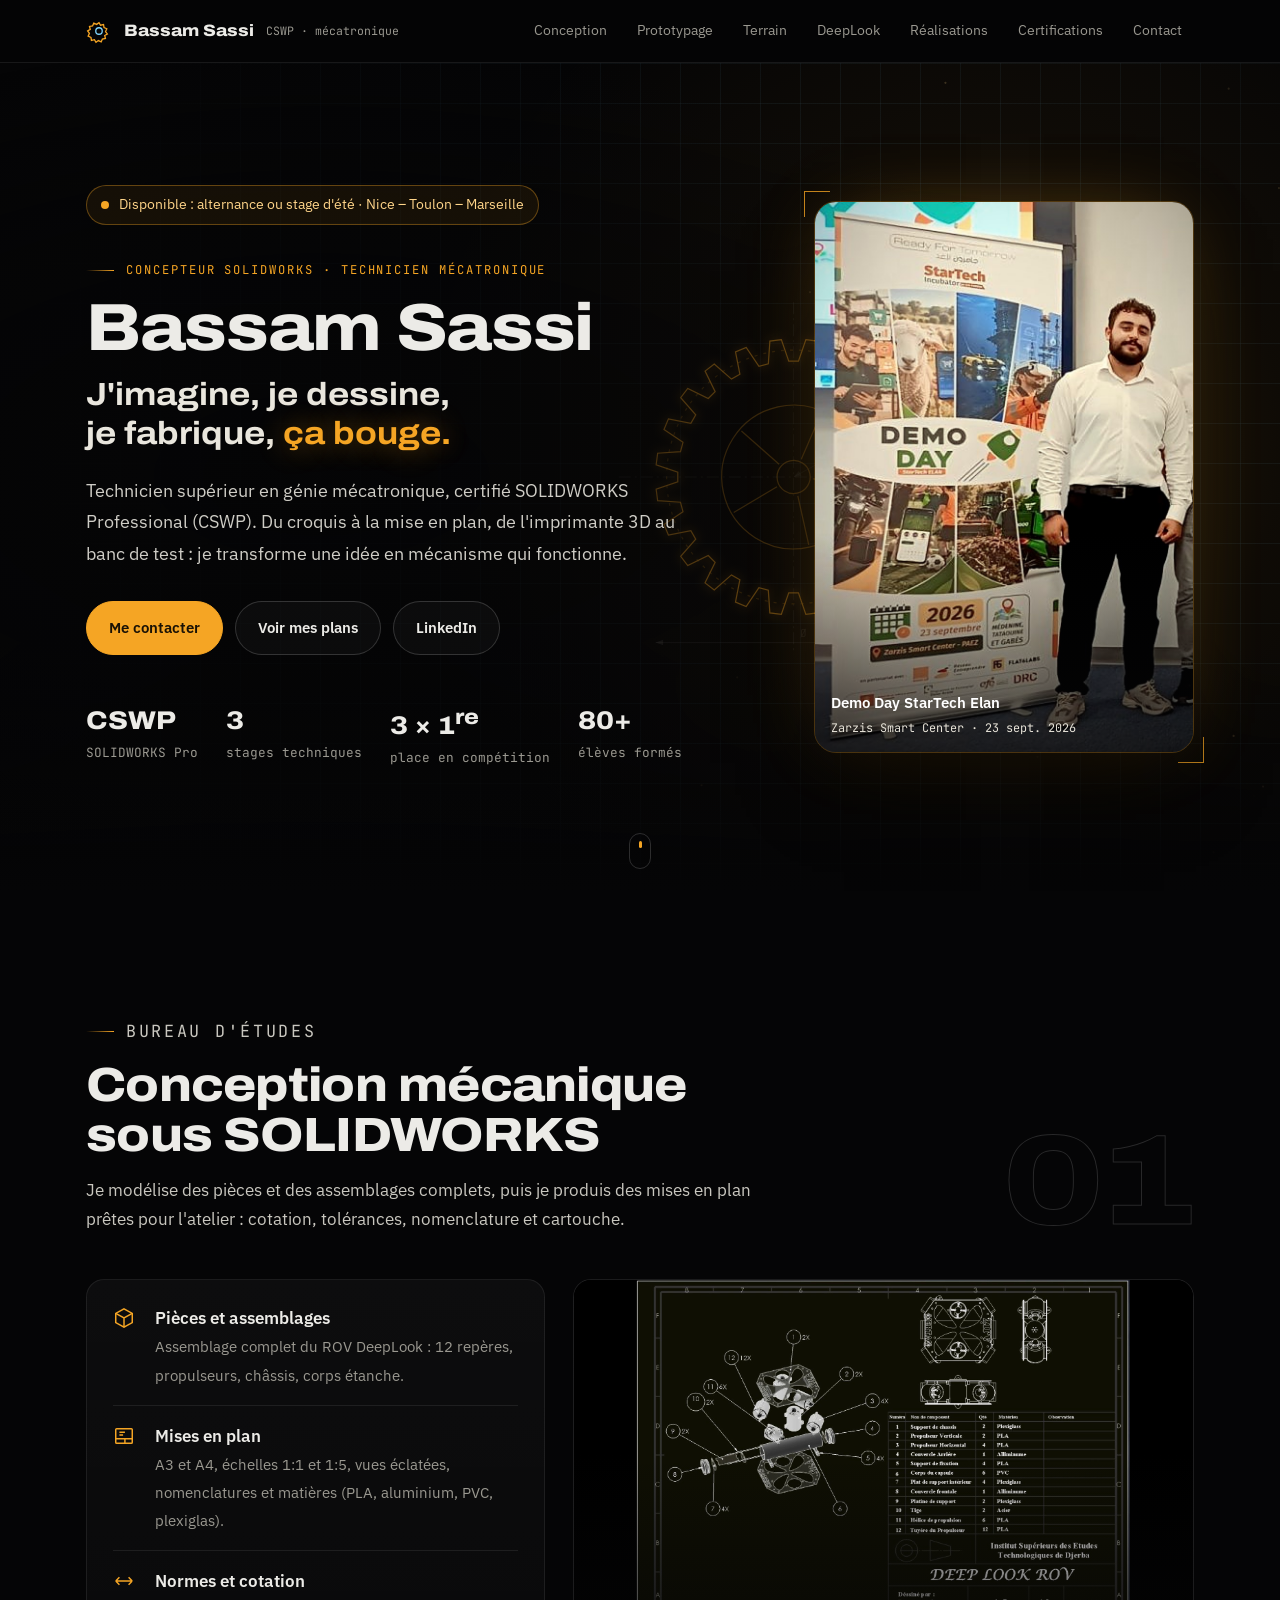
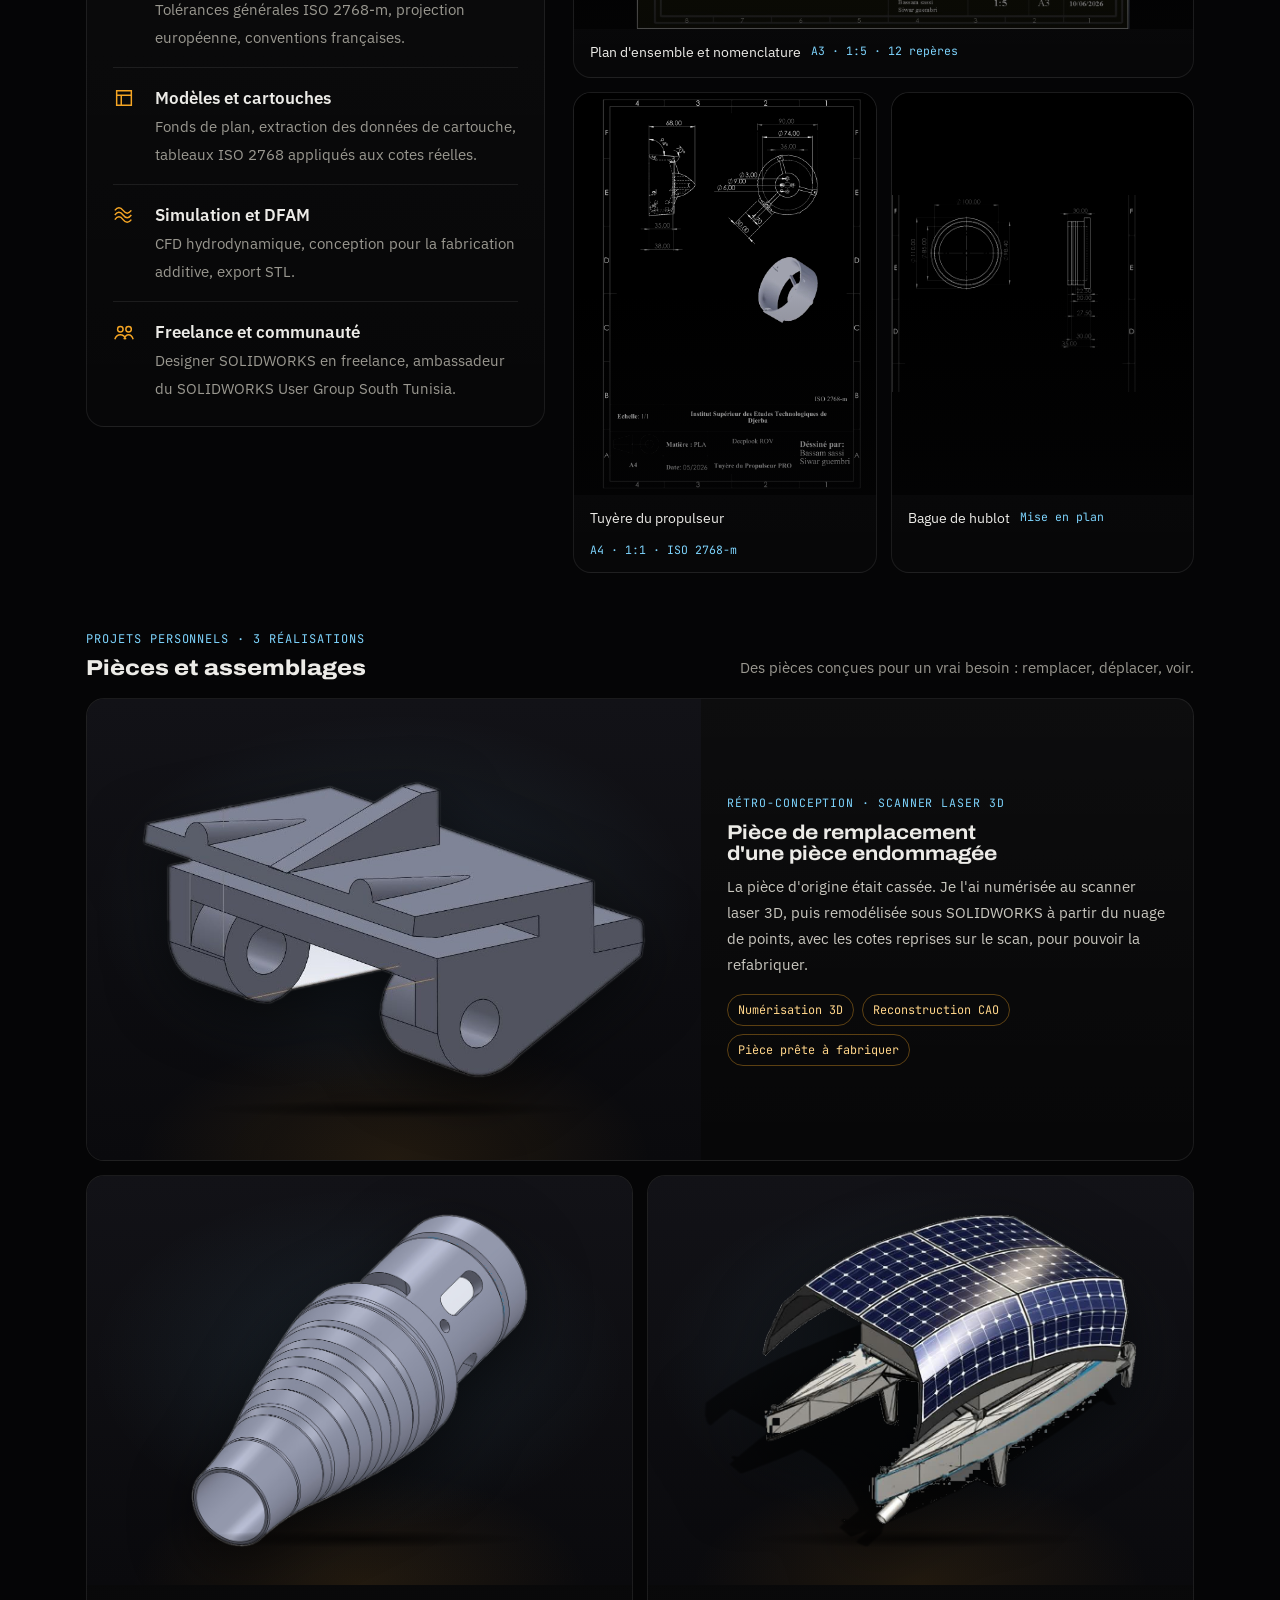
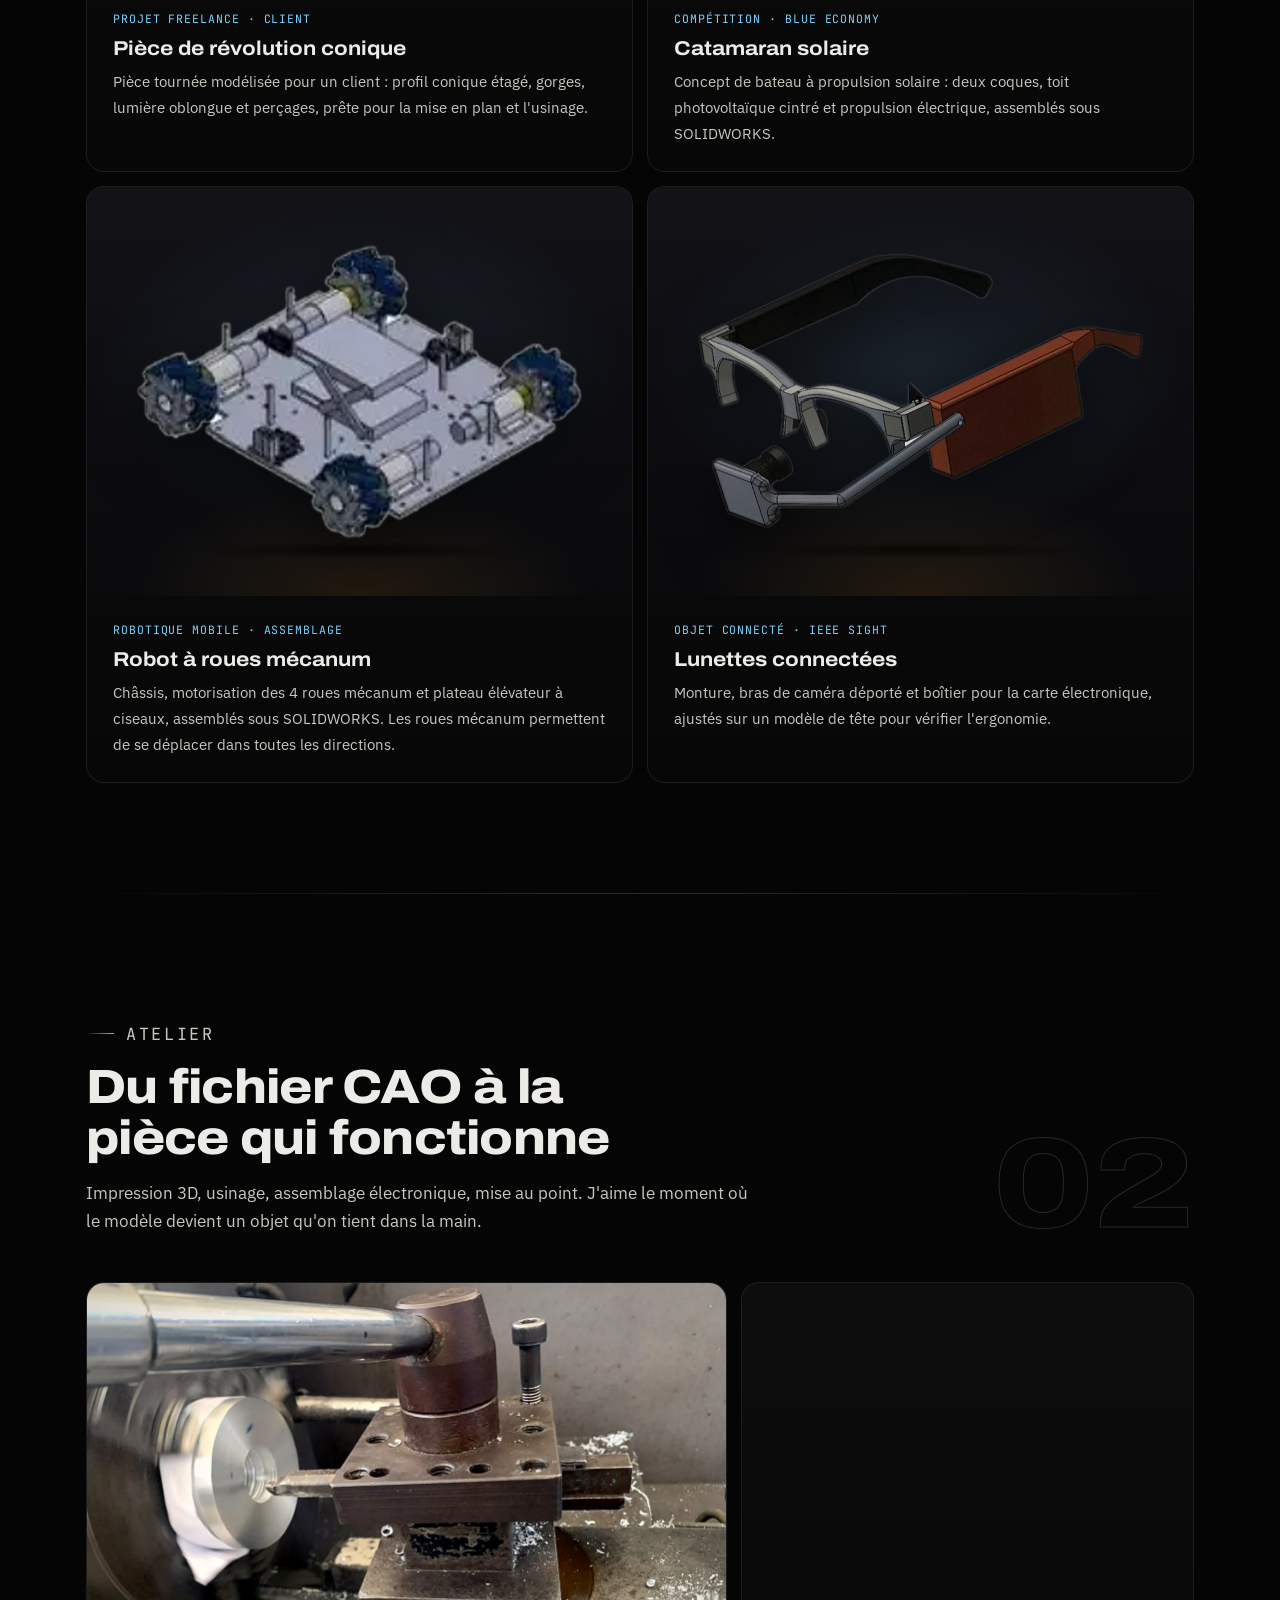
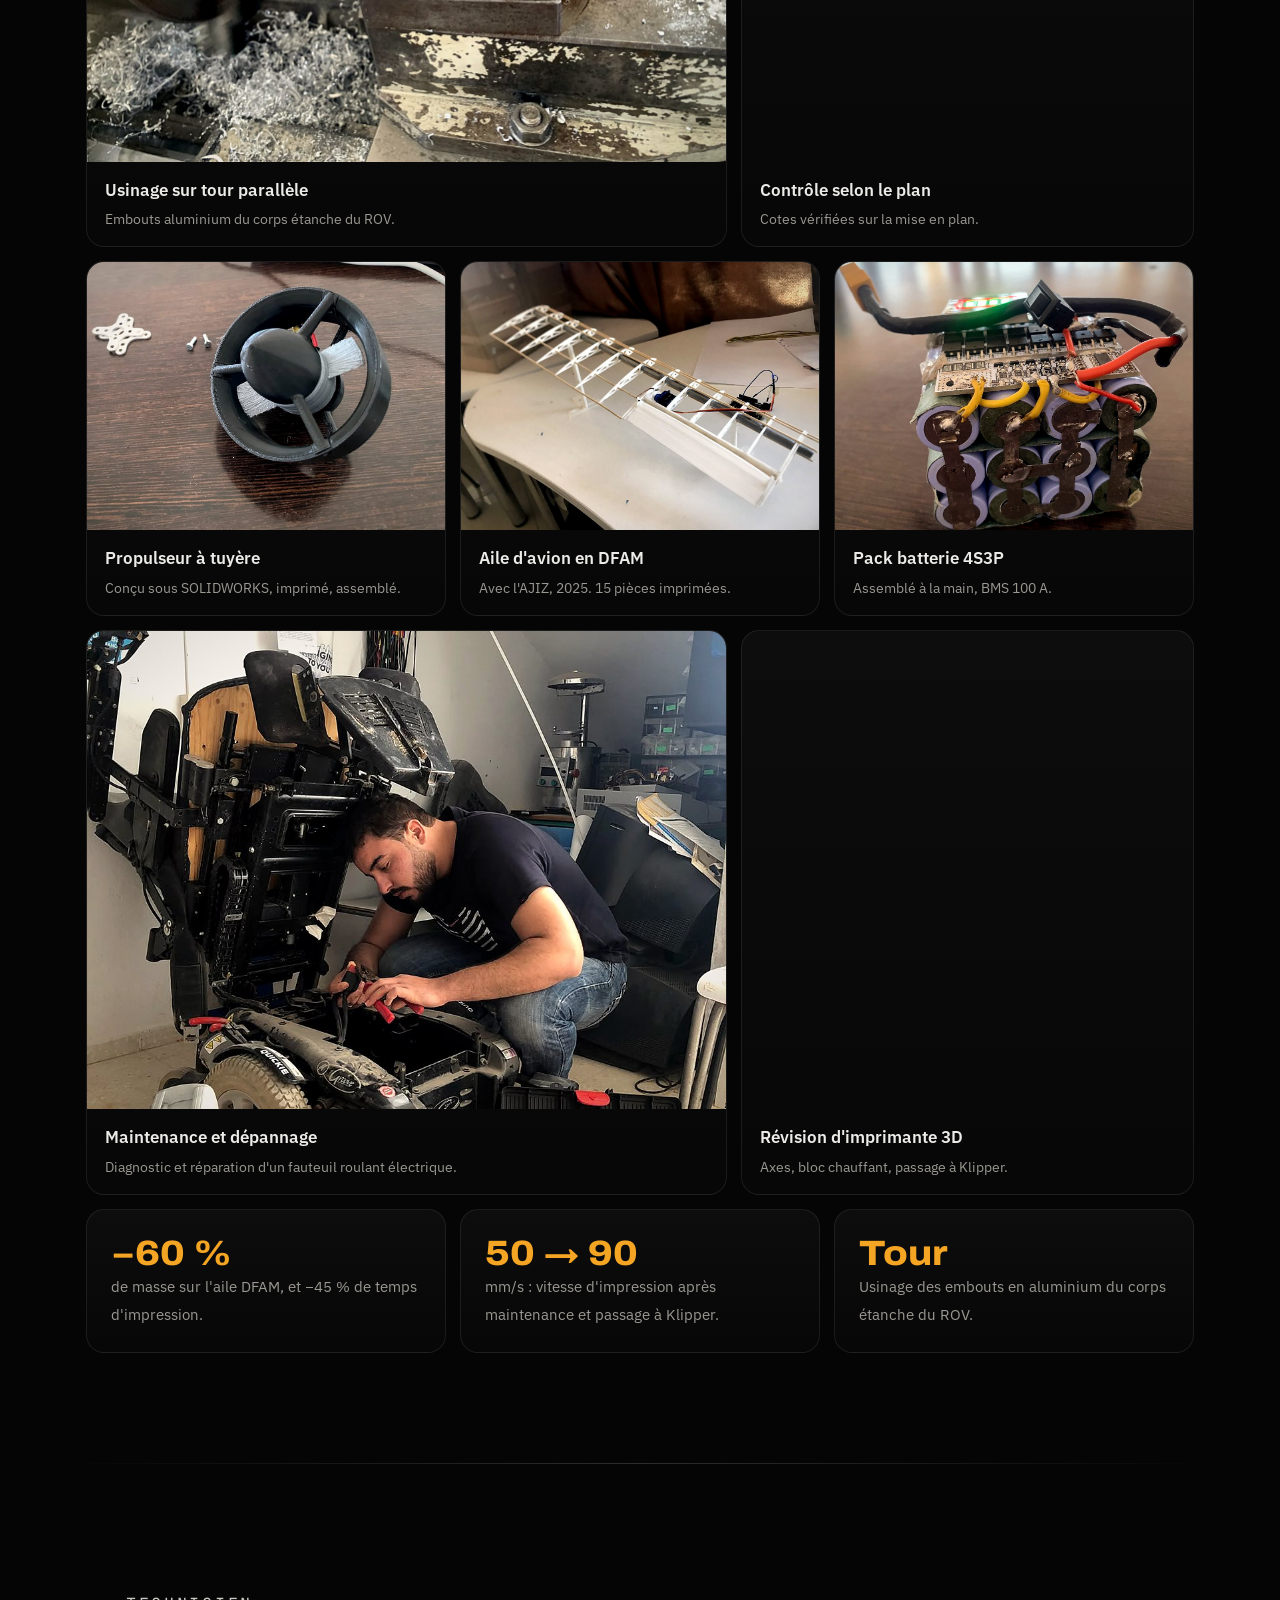
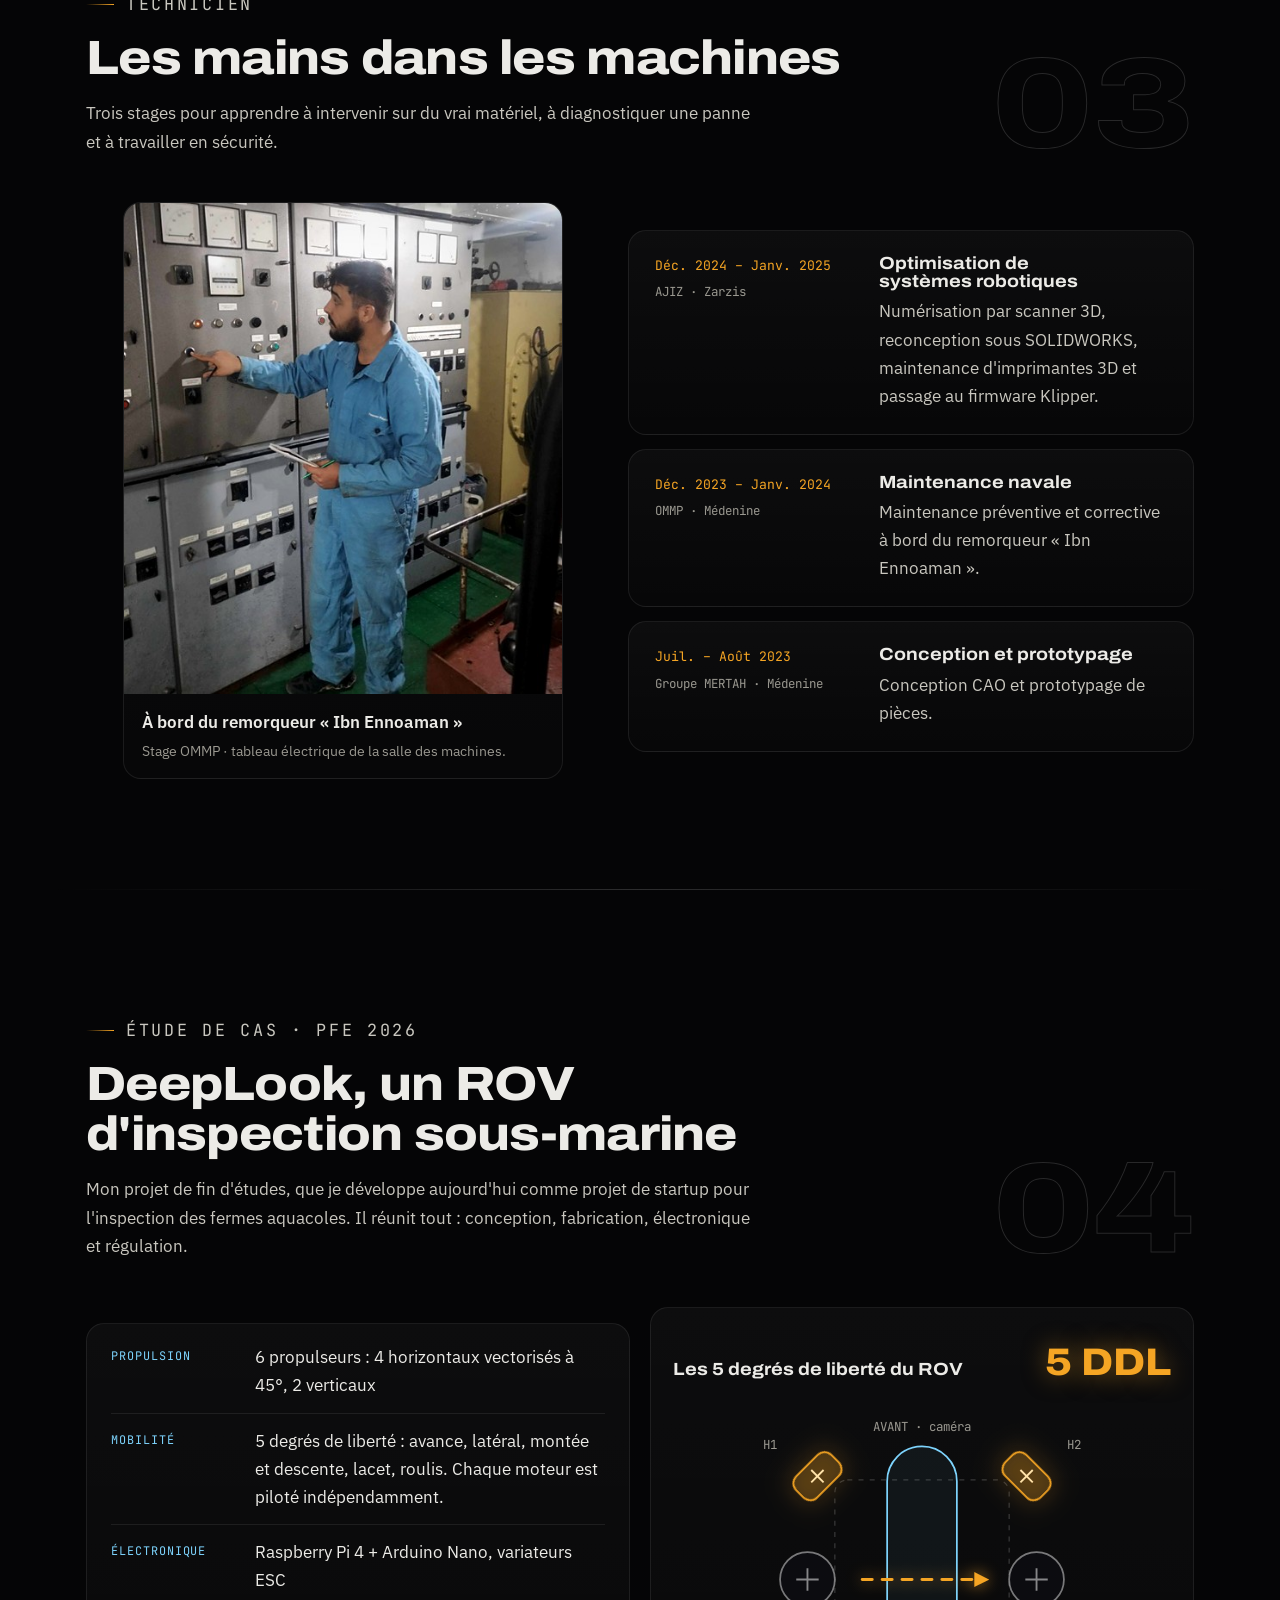
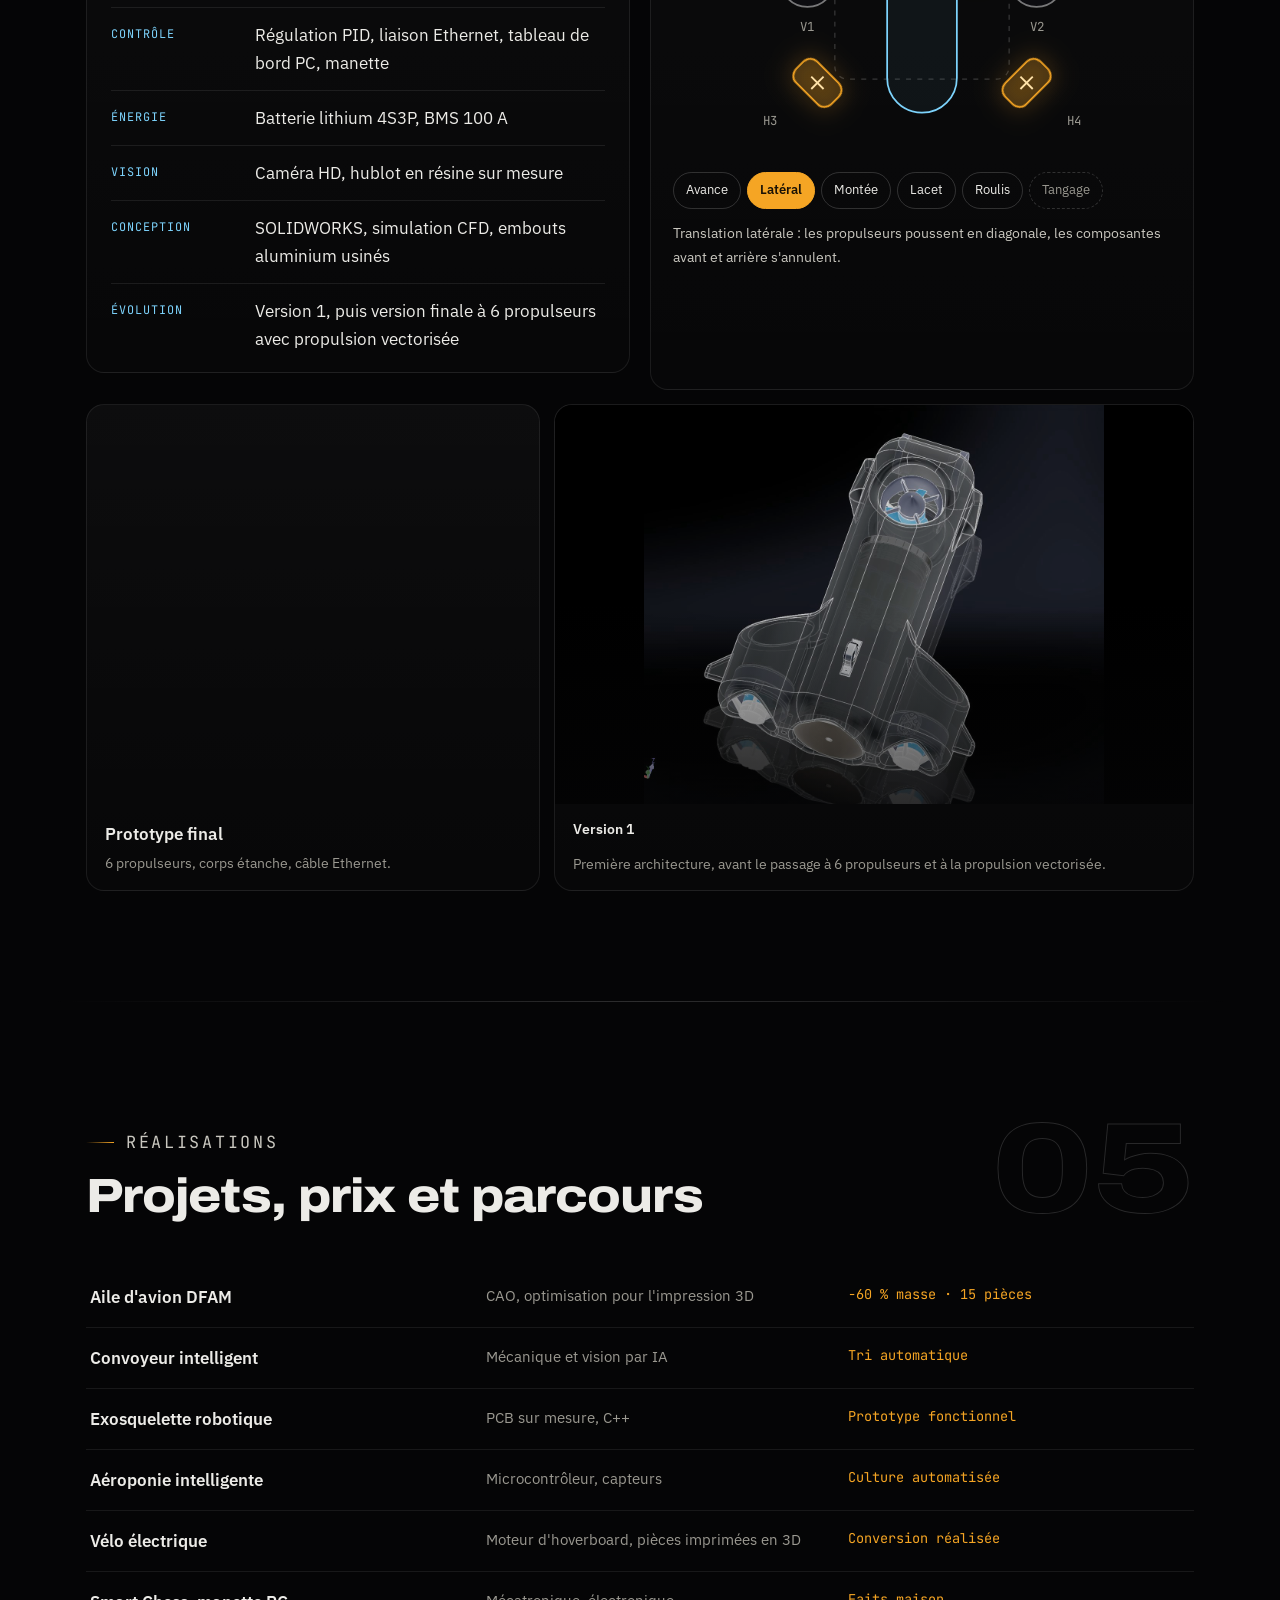
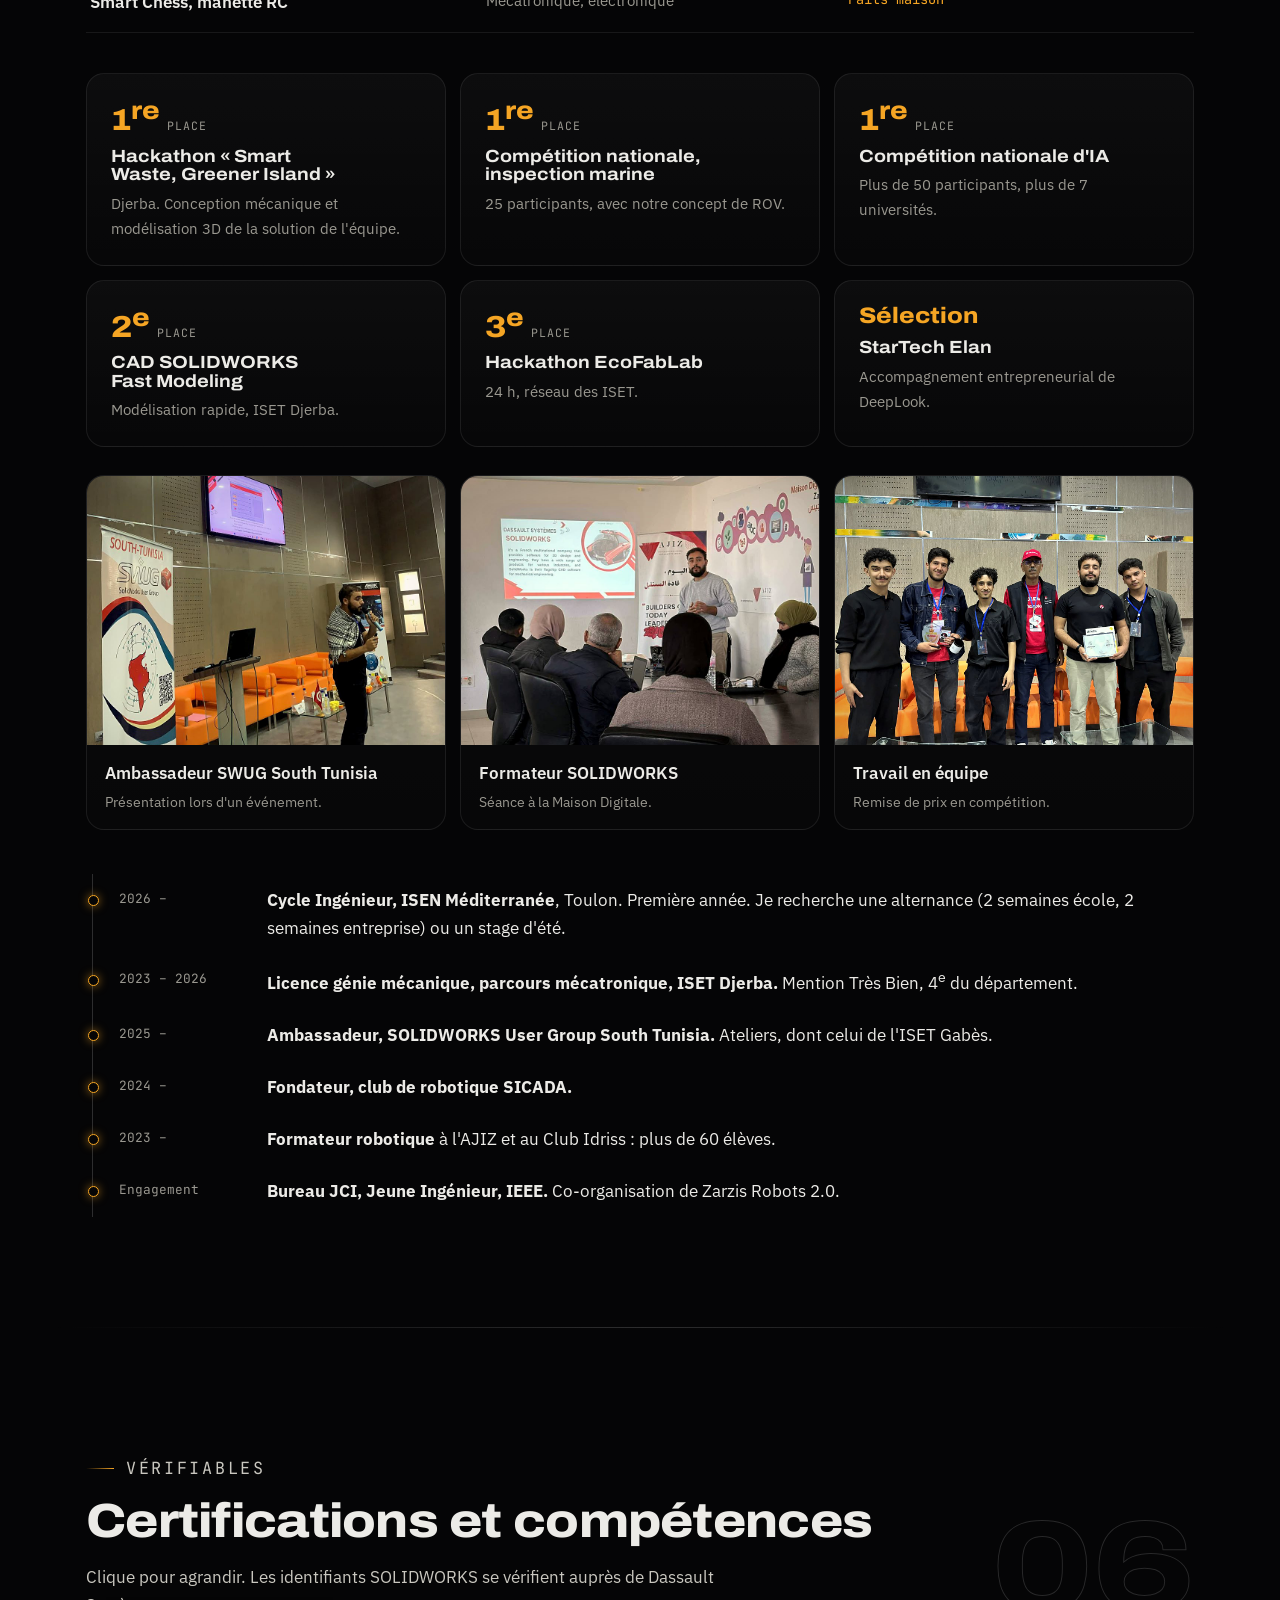
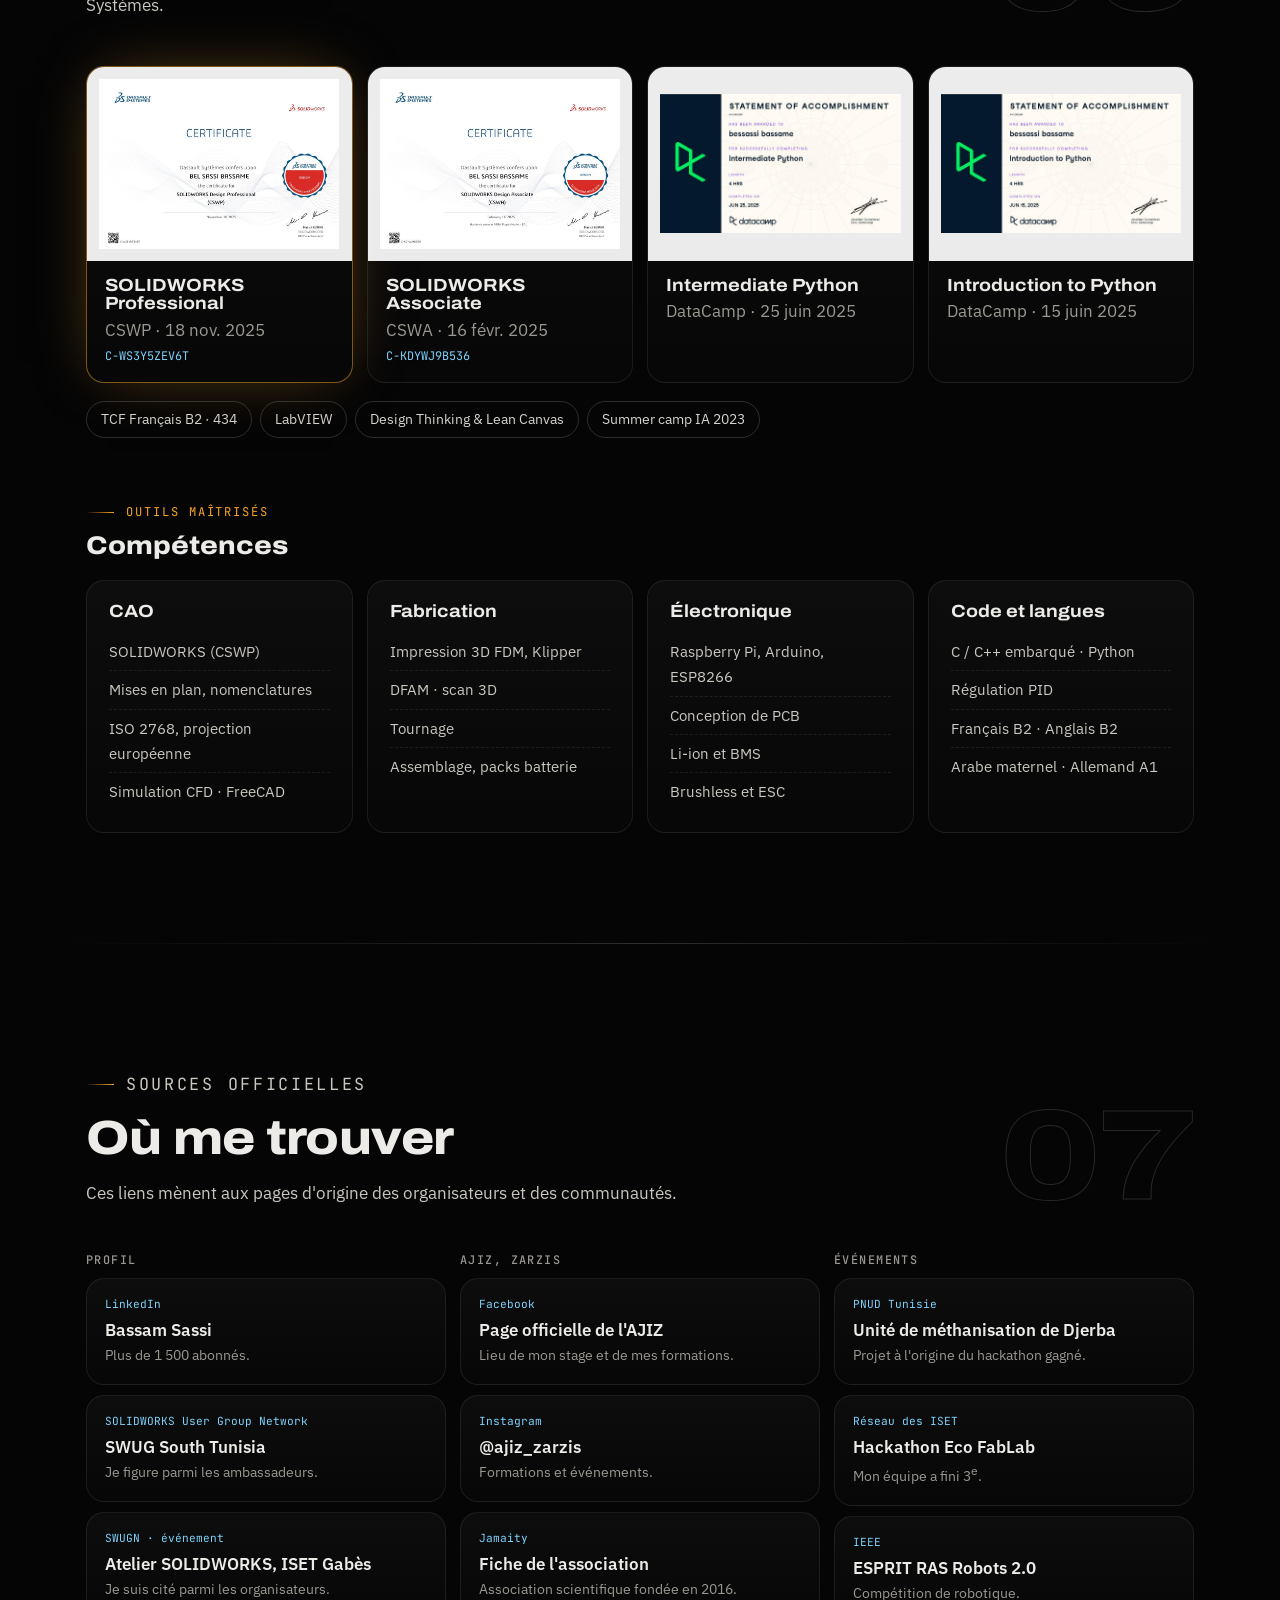
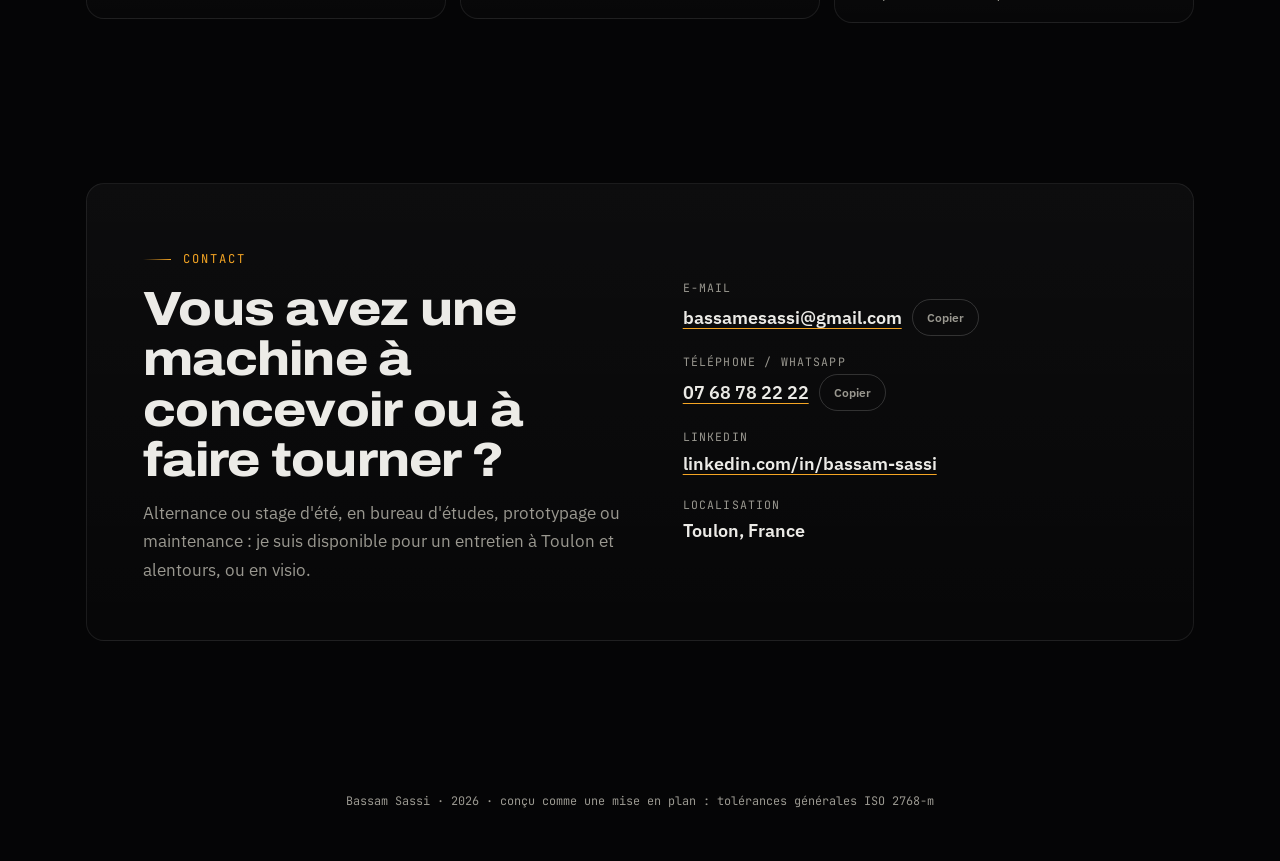
==== commit 3601dbc4: "Portfolio : correction du numéro de téléphone Co-Authored-By: Claude Opus 5.5 <noreply@anthropic.com" ====
--- a/index.html
+++ b/index.html
@@ -731,7 +731,7 @@
       </div>
       <dl>
         <div><dt>E-mail</dt><dd><a href="mailto:bassamesassi@gmail.com">bassamesassi@gmail.com</a><button class="copy" type="button" data-copy="bassamesassi@gmail.com">Copier</button></dd></div>
-        <div><dt>Téléphone / WhatsApp</dt><dd><a href="tel:+33768672222">07 68 67 22 22</a><button class="copy" type="button" data-copy="+33 7 68 67 22 22">Copier</button></dd></div>
+        <div><dt>Téléphone / WhatsApp</dt><dd><a href="tel:+33768782222">07 68 78 22 22</a><button class="copy" type="button" data-copy="+33 7 68 78 22 22">Copier</button></dd></div>
         <div><dt>LinkedIn</dt><dd><a href="https://www.linkedin.com/in/bassam-sassi" target="_blank" rel="noopener">linkedin.com/in/bassam-sassi</a></dd></div>
         <div><dt>Localisation</dt><dd>Toulon, France</dd></div>
       </dl>
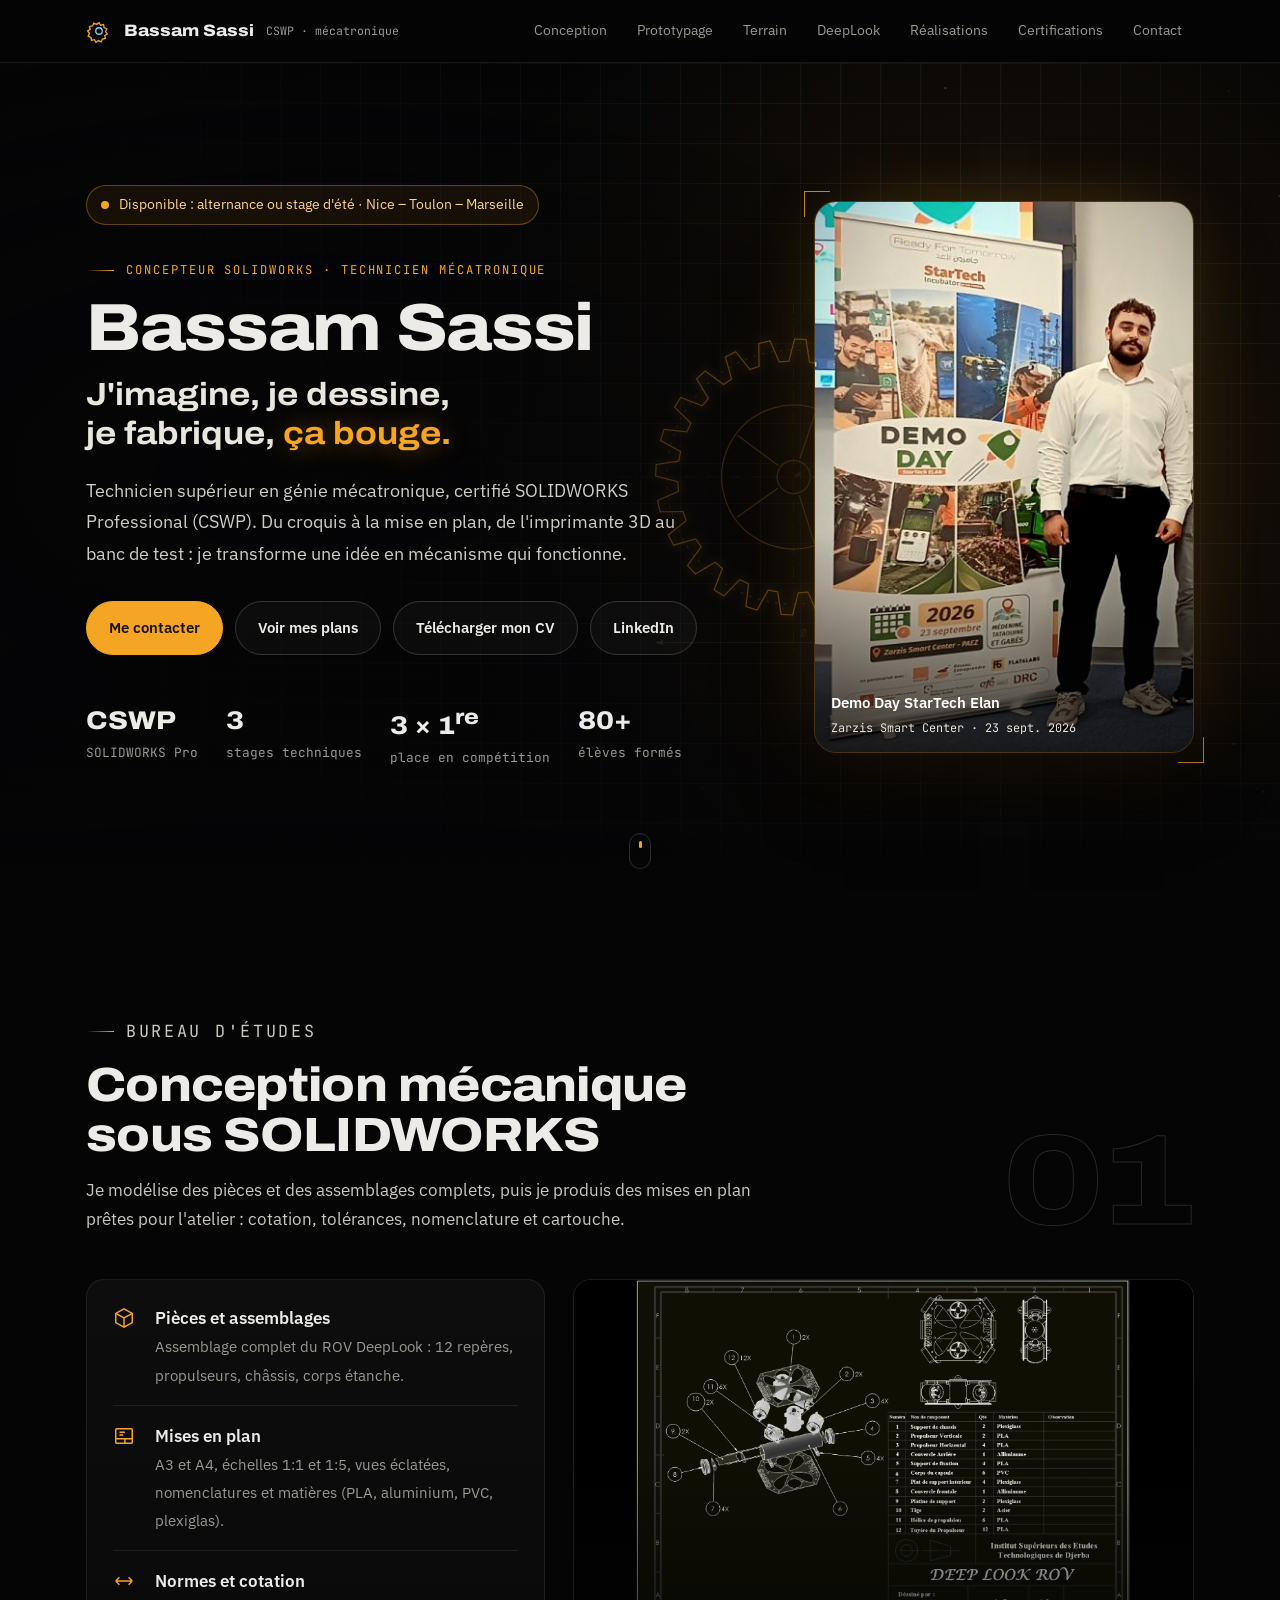
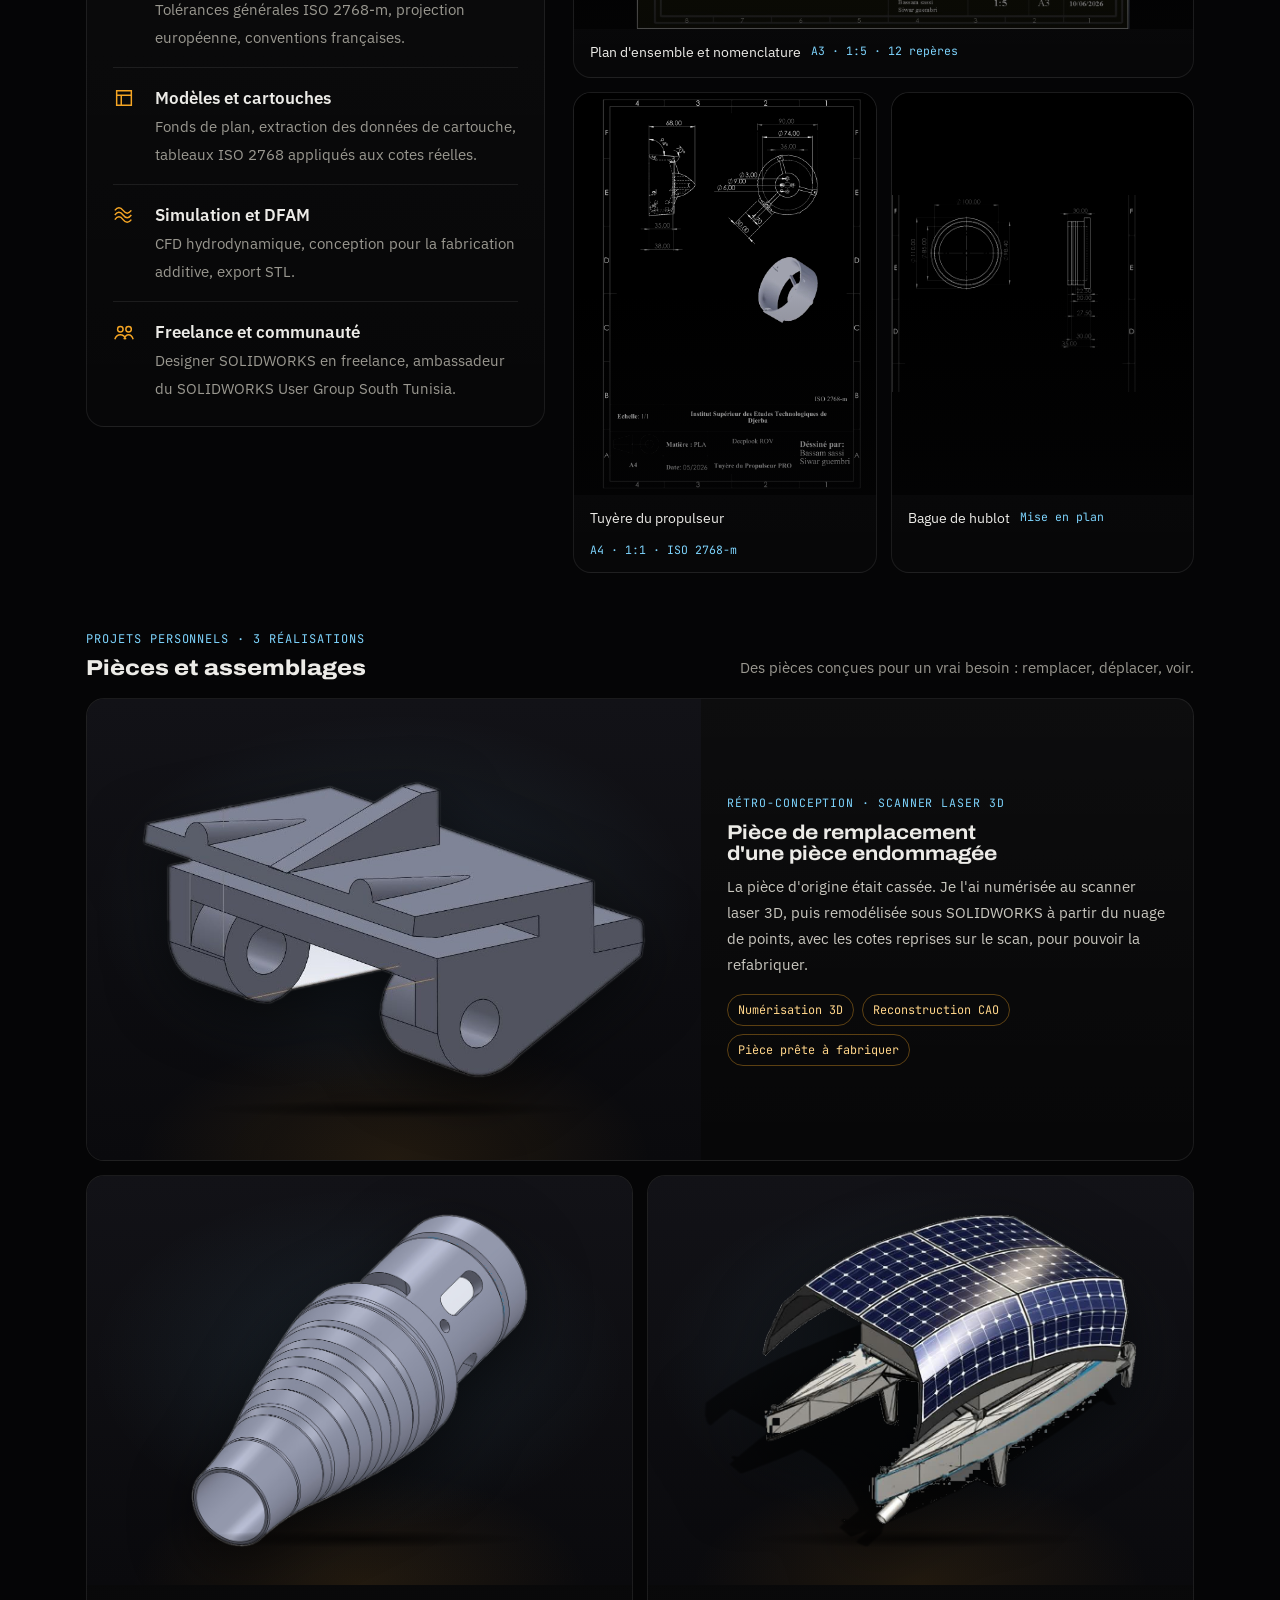
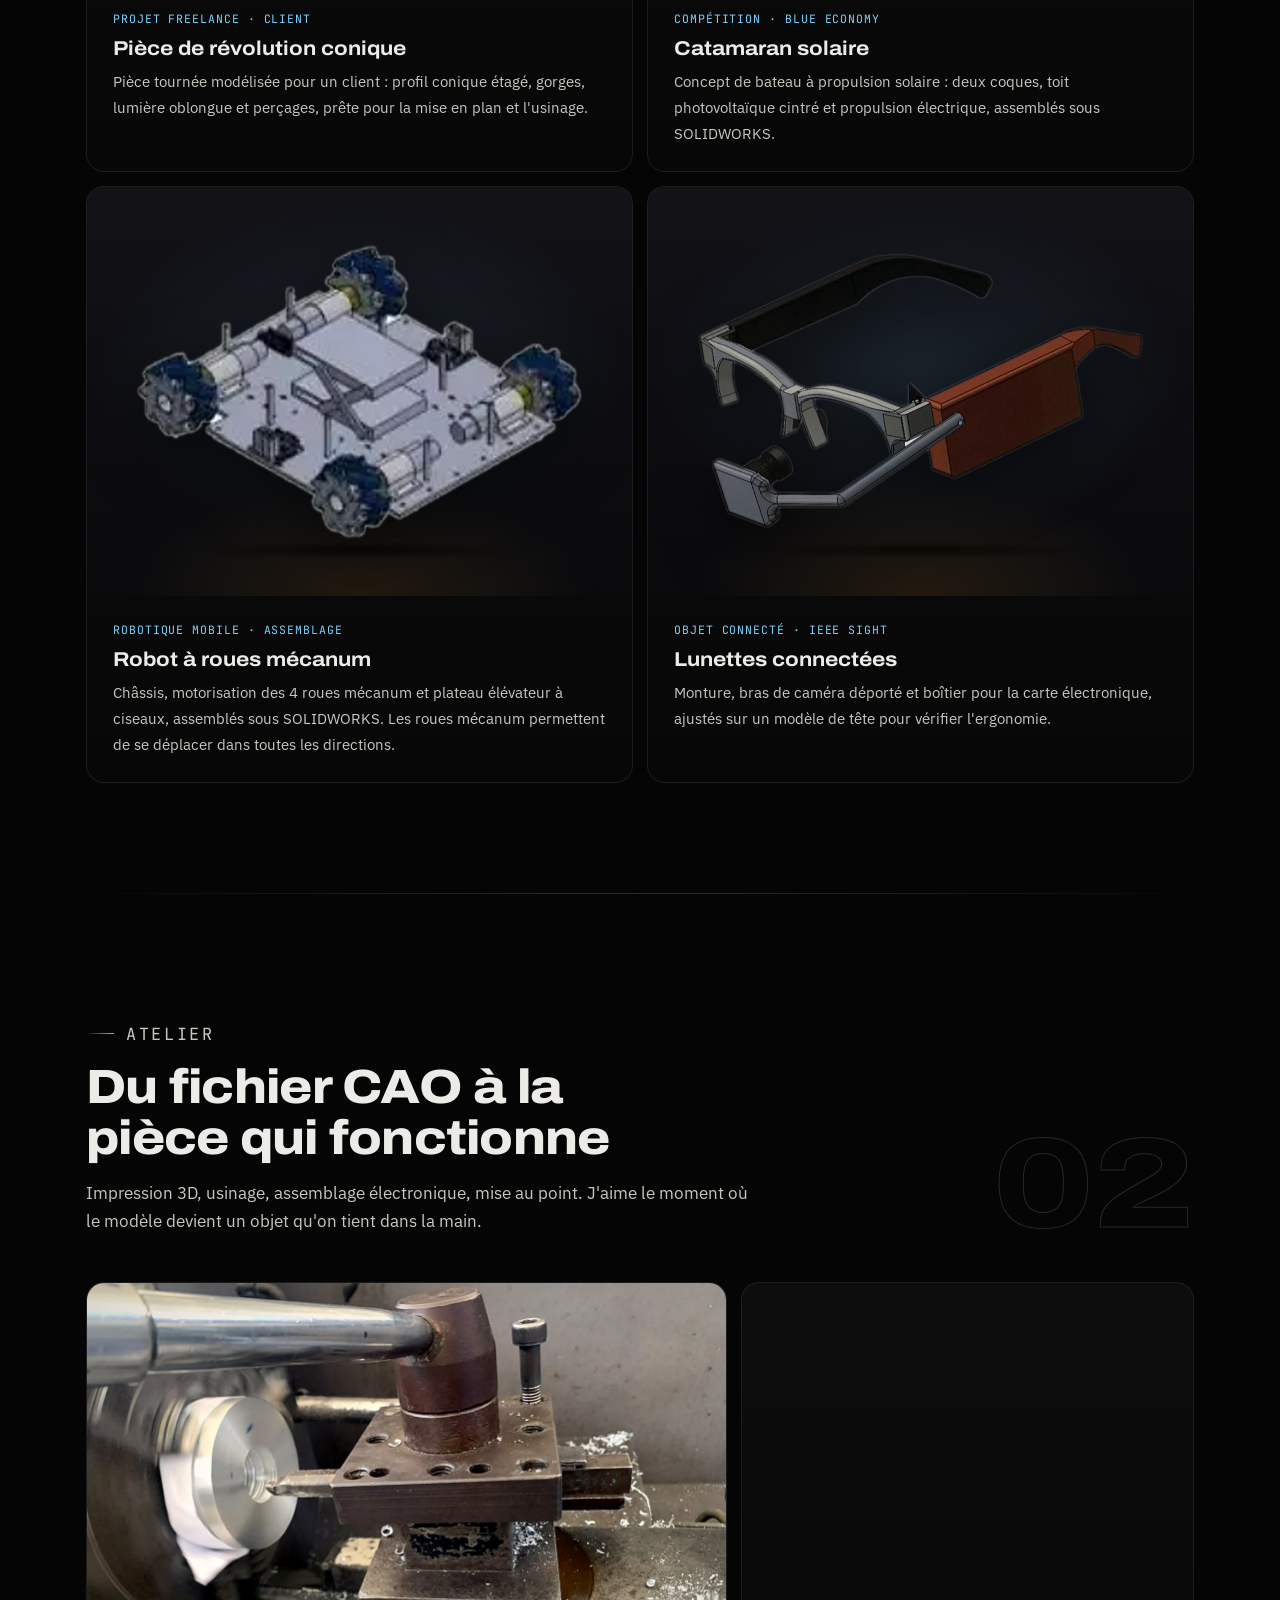
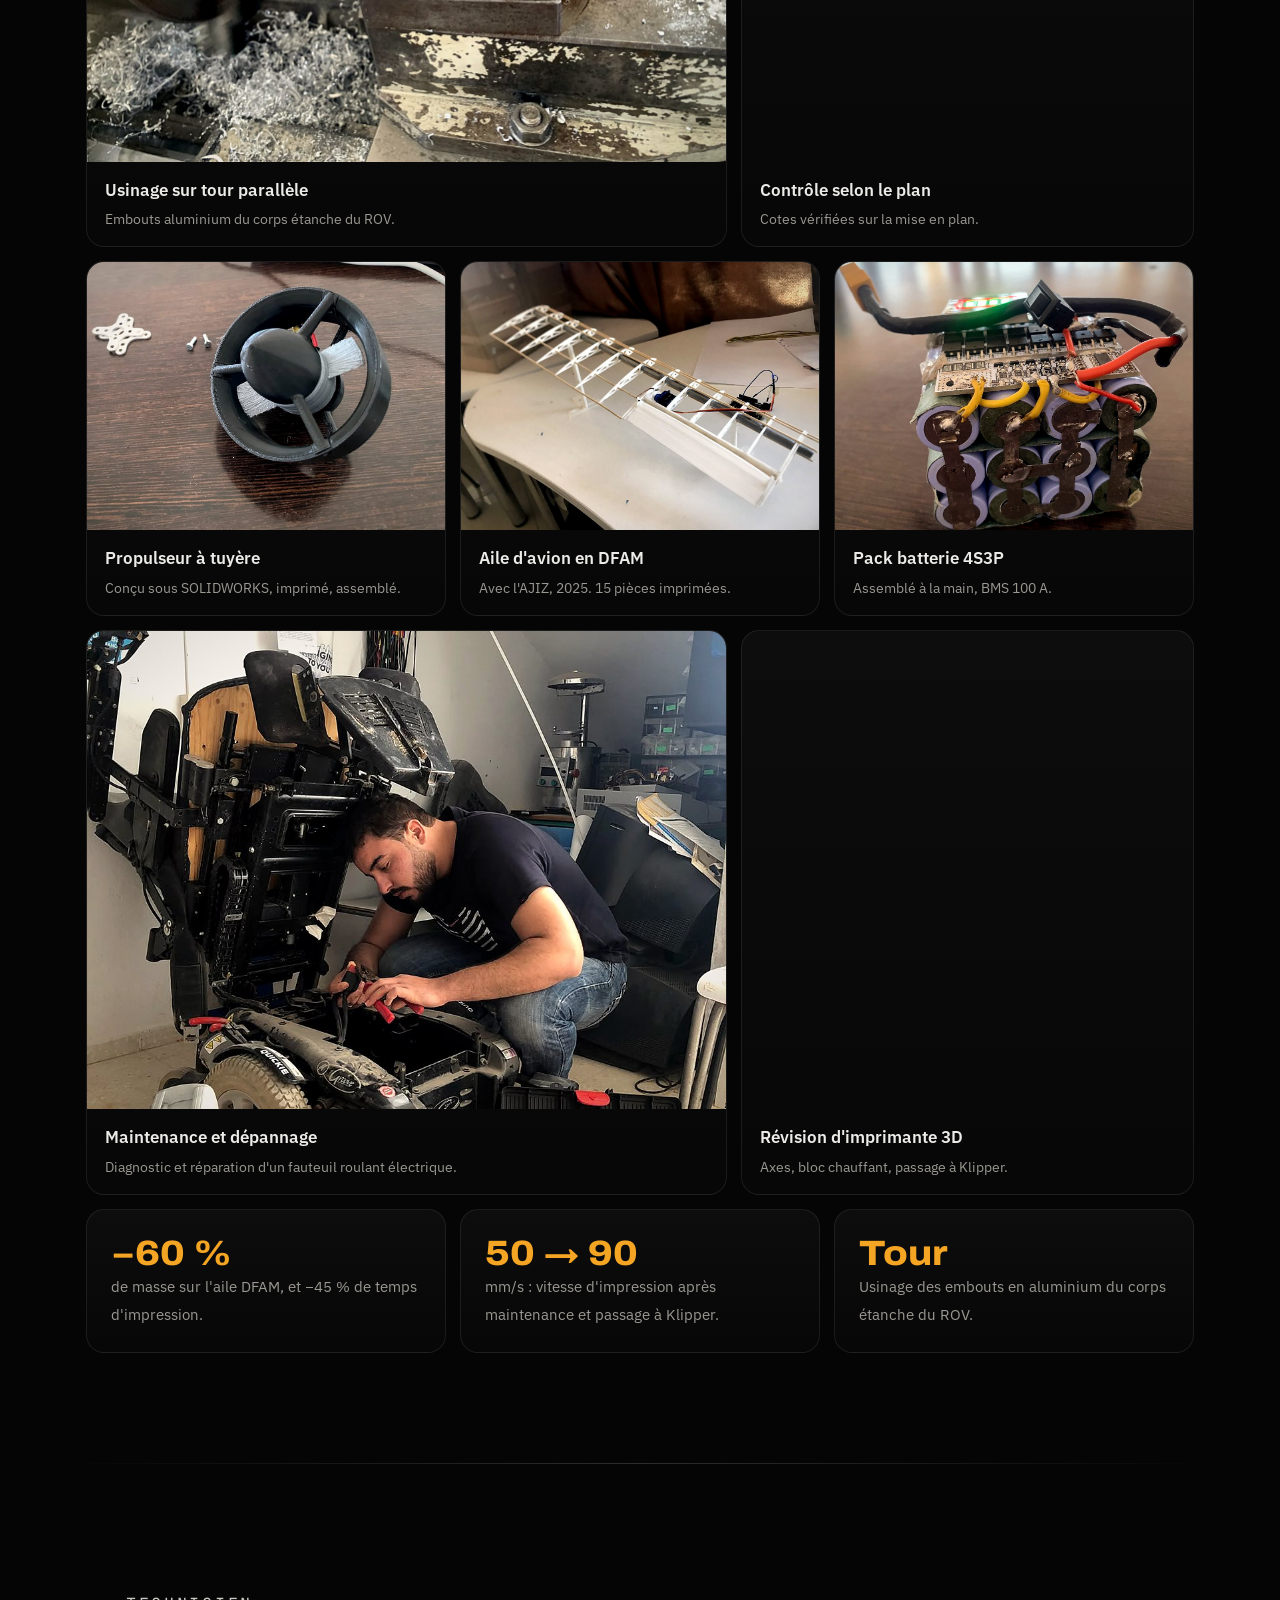
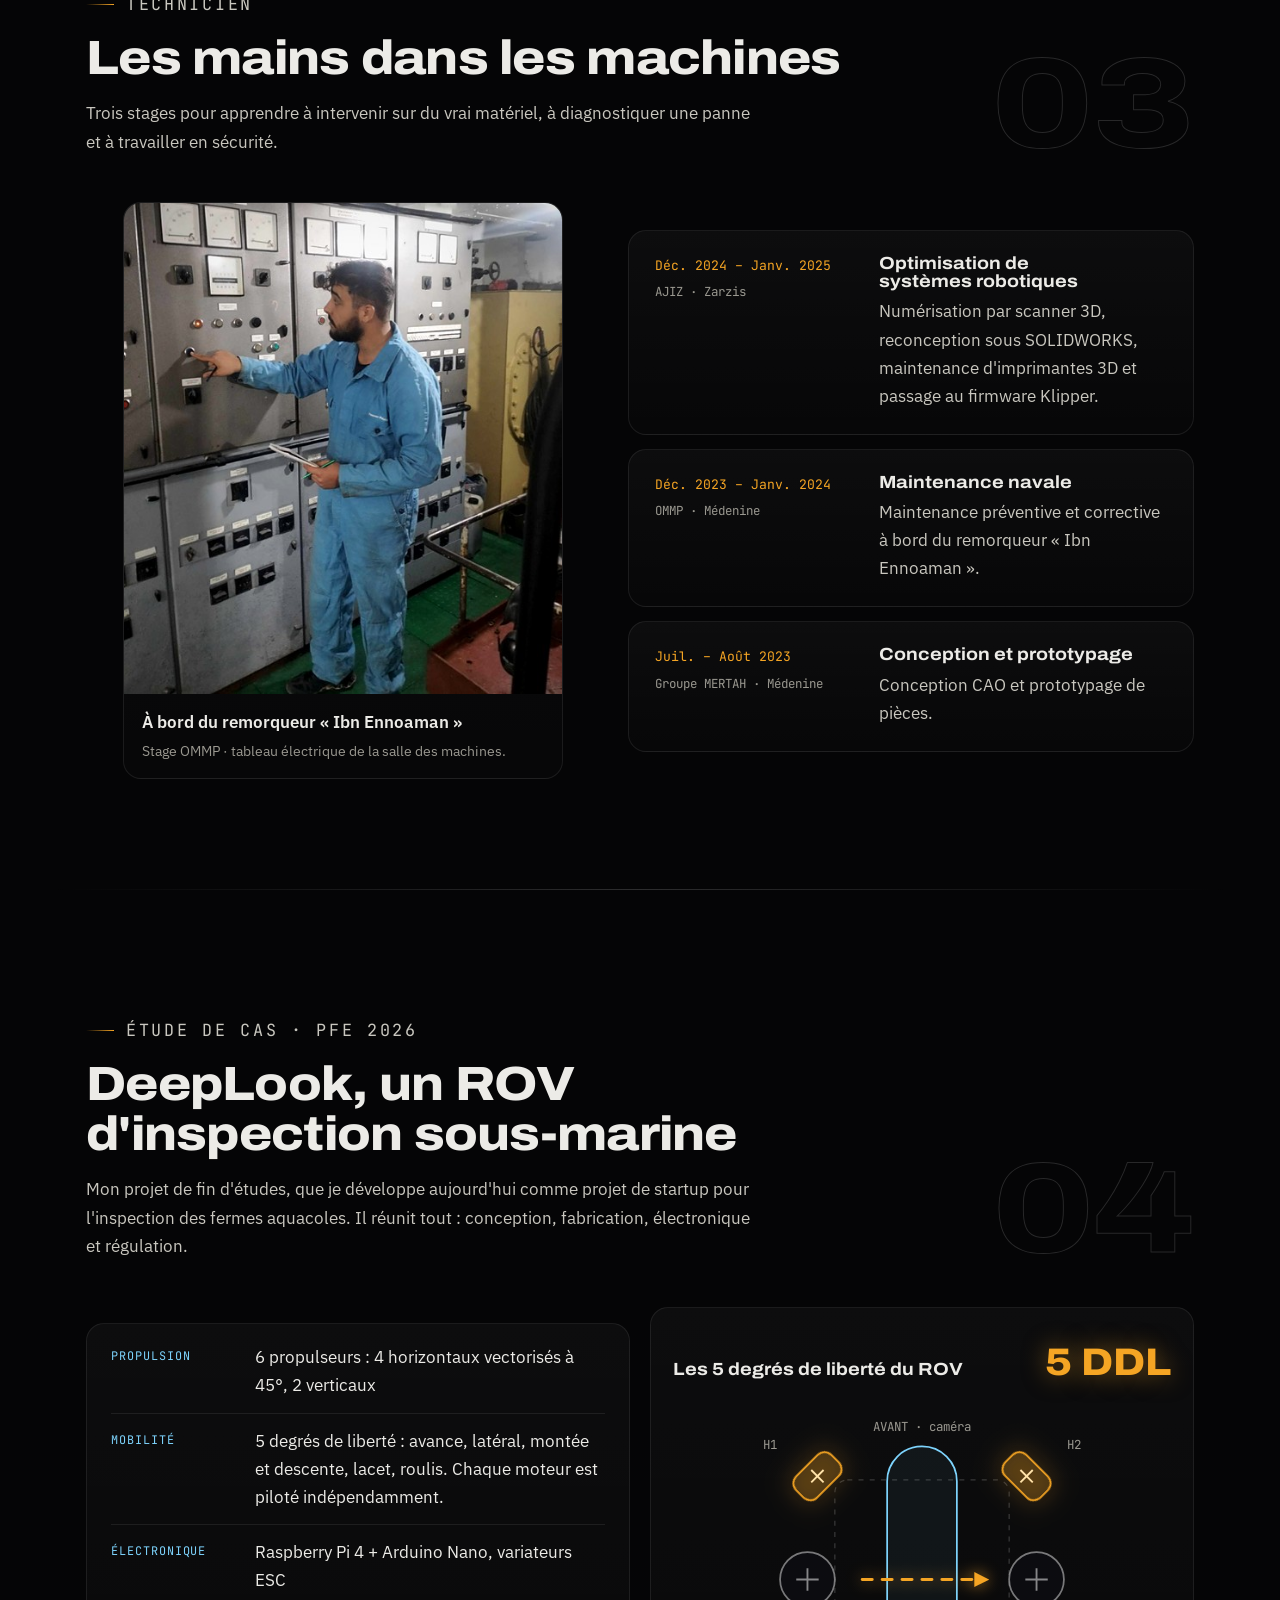
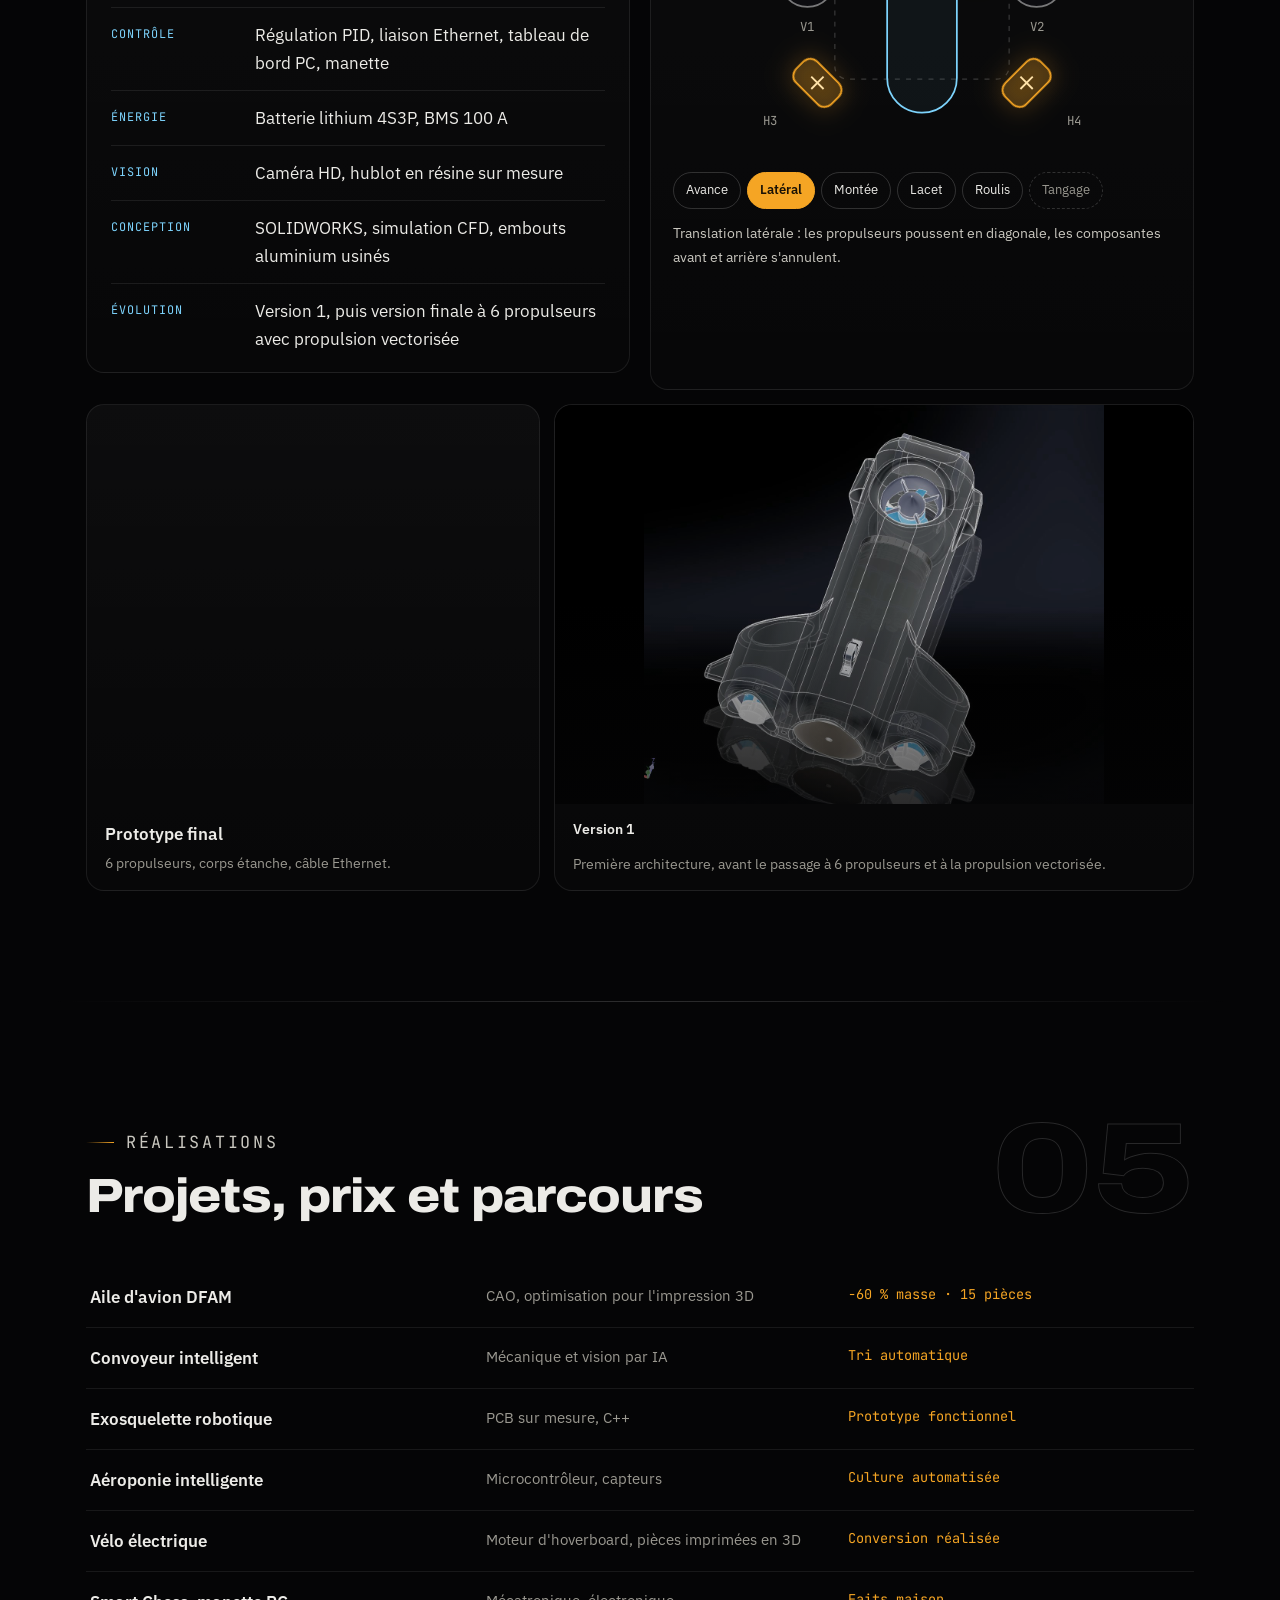
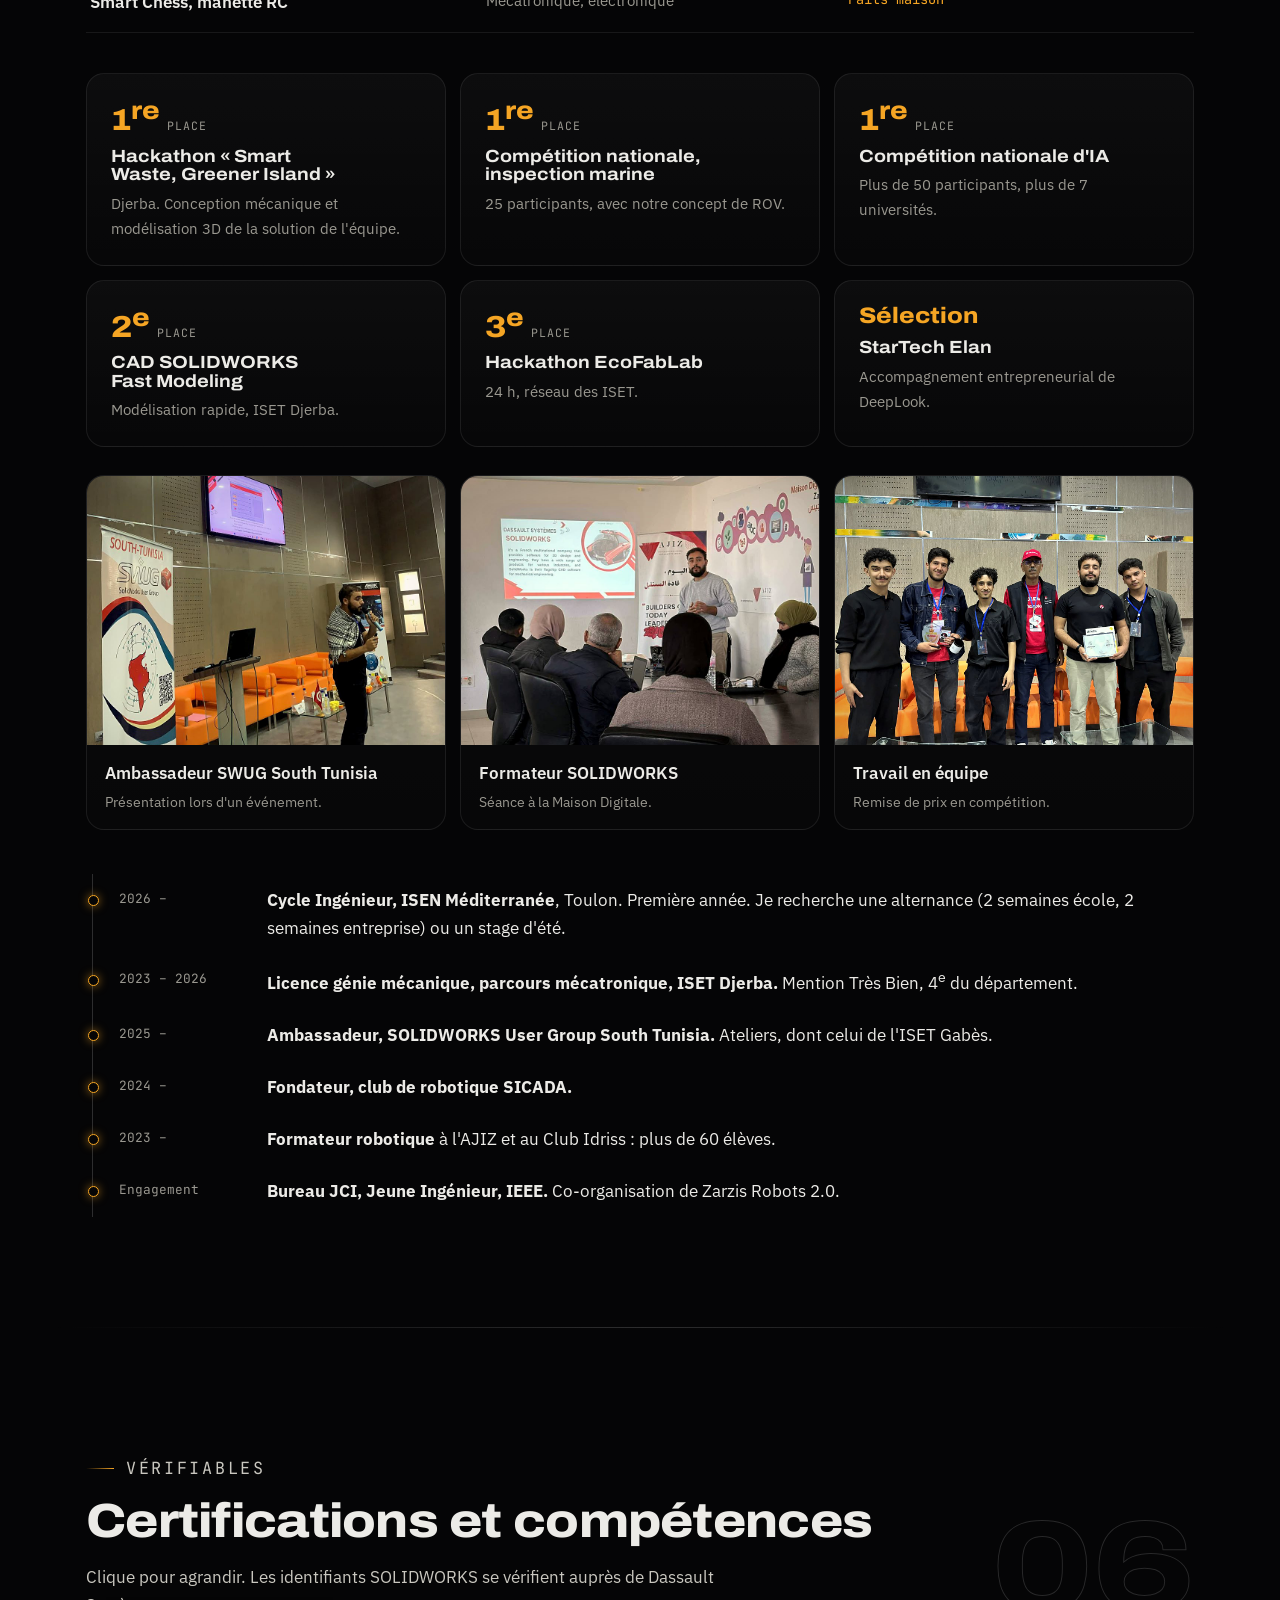
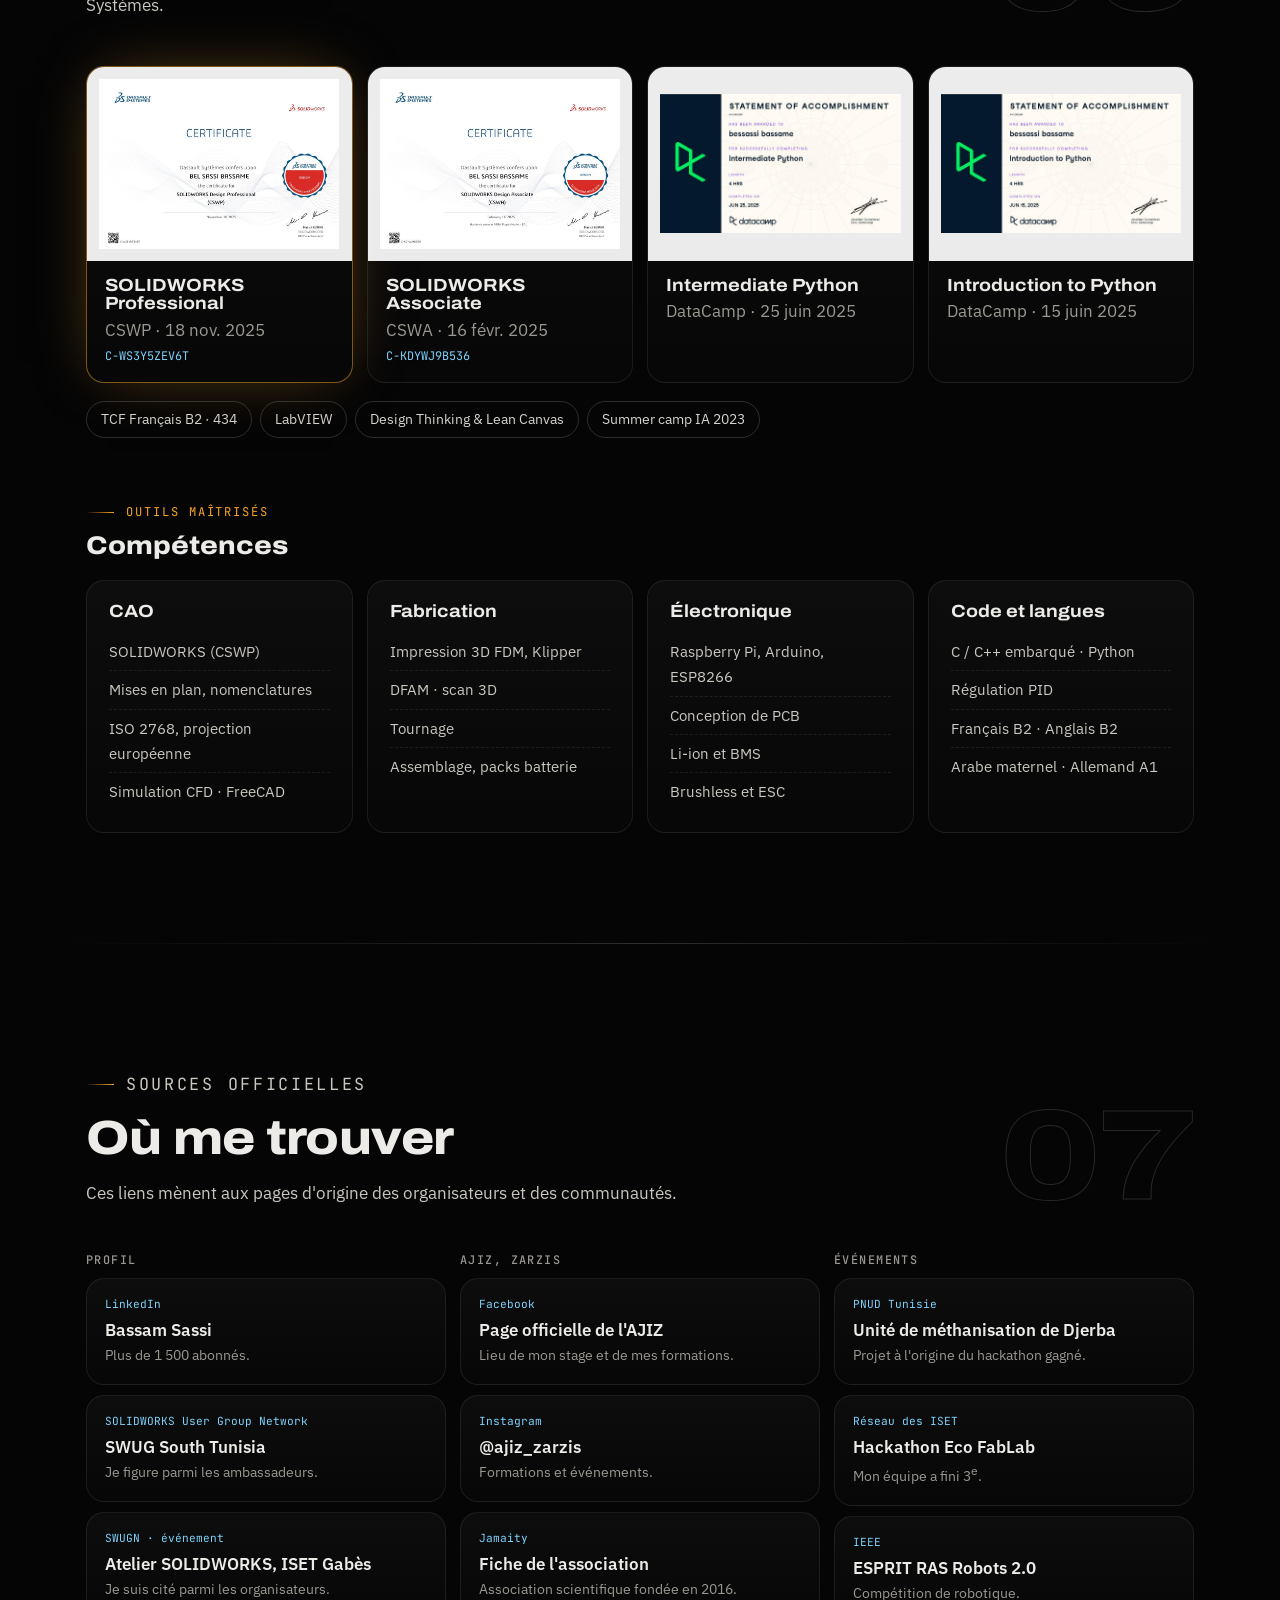
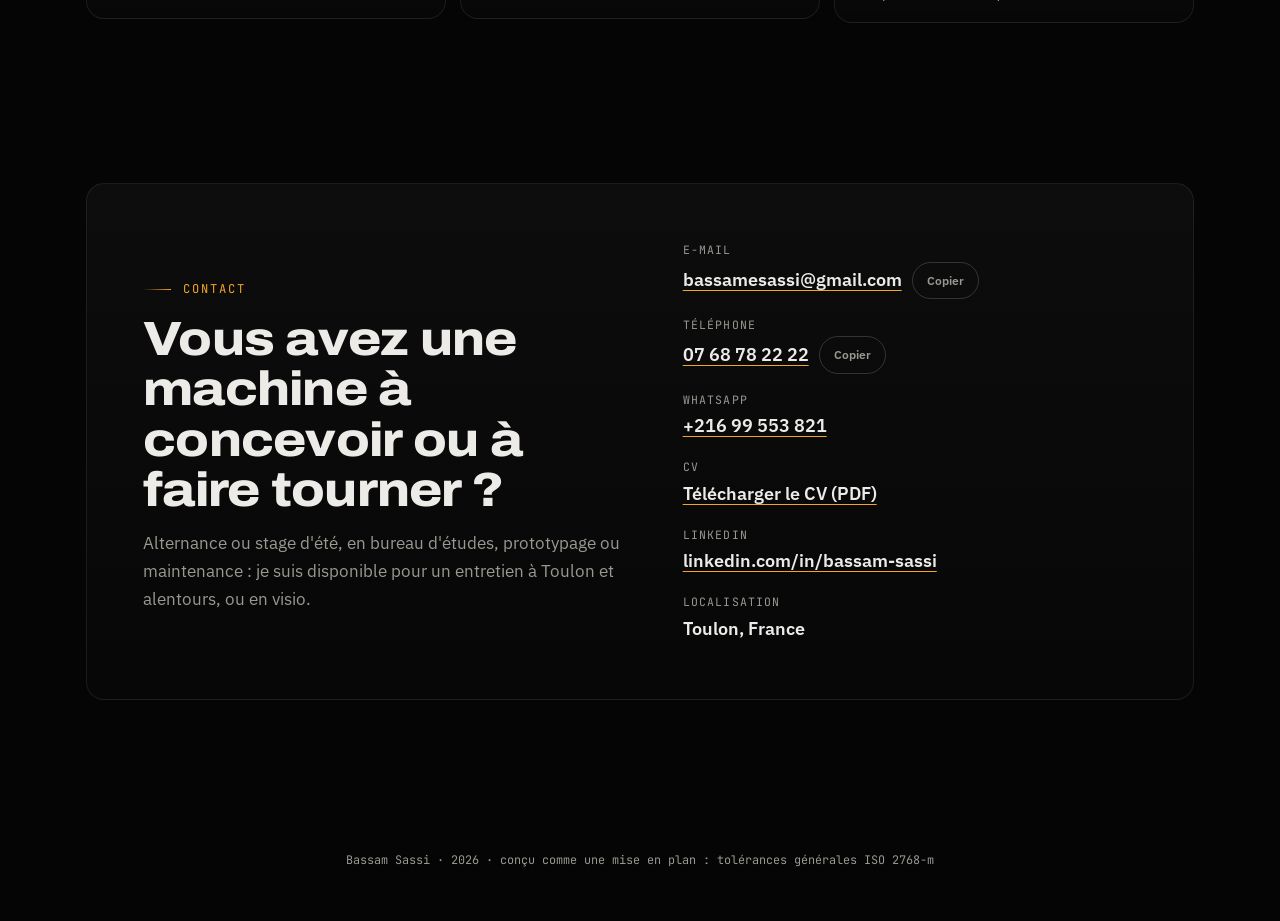
==== commit 4feab661: "Portfolio : CV téléchargeable, WhatsApp, fichiers temporaires Co-Authored-By: Claude Opus 5.5 <norep" ====
--- a/index.html
+++ b/index.html
@@ -399,6 +399,7 @@
       <div class="btns">
         <a class="btn primary" href="#contact">Me contacter</a>
         <a class="btn" href="#cao">Voir mes plans</a>
+        <a class="btn" href="cv/CV_Bassam_Sassi.pdf" target="_blank" rel="noopener" download>Télécharger mon CV</a>
         <a class="btn" href="https://www.linkedin.com/in/bassam-sassi" target="_blank" rel="noopener">LinkedIn</a>
       </div>
       <div class="hero-meta">
@@ -731,7 +732,9 @@
       </div>
       <dl>
         <div><dt>E-mail</dt><dd><a href="mailto:bassamesassi@gmail.com">bassamesassi@gmail.com</a><button class="copy" type="button" data-copy="bassamesassi@gmail.com">Copier</button></dd></div>
-        <div><dt>Téléphone / WhatsApp</dt><dd><a href="tel:+33768782222">07 68 78 22 22</a><button class="copy" type="button" data-copy="+33 7 68 78 22 22">Copier</button></dd></div>
+        <div><dt>Téléphone</dt><dd><a href="tel:+33768782222">07 68 78 22 22</a><button class="copy" type="button" data-copy="+33 7 68 78 22 22">Copier</button></dd></div>
+        <div><dt>WhatsApp</dt><dd><a href="https://wa.me/21699553821" target="_blank" rel="noopener">+216 99 553 821</a></dd></div>
+        <div><dt>CV</dt><dd><a href="cv/CV_Bassam_Sassi.pdf" target="_blank" rel="noopener" download>Télécharger le CV (PDF)</a></dd></div>
         <div><dt>LinkedIn</dt><dd><a href="https://www.linkedin.com/in/bassam-sassi" target="_blank" rel="noopener">linkedin.com/in/bassam-sassi</a></dd></div>
         <div><dt>Localisation</dt><dd>Toulon, France</dd></div>
       </dl>
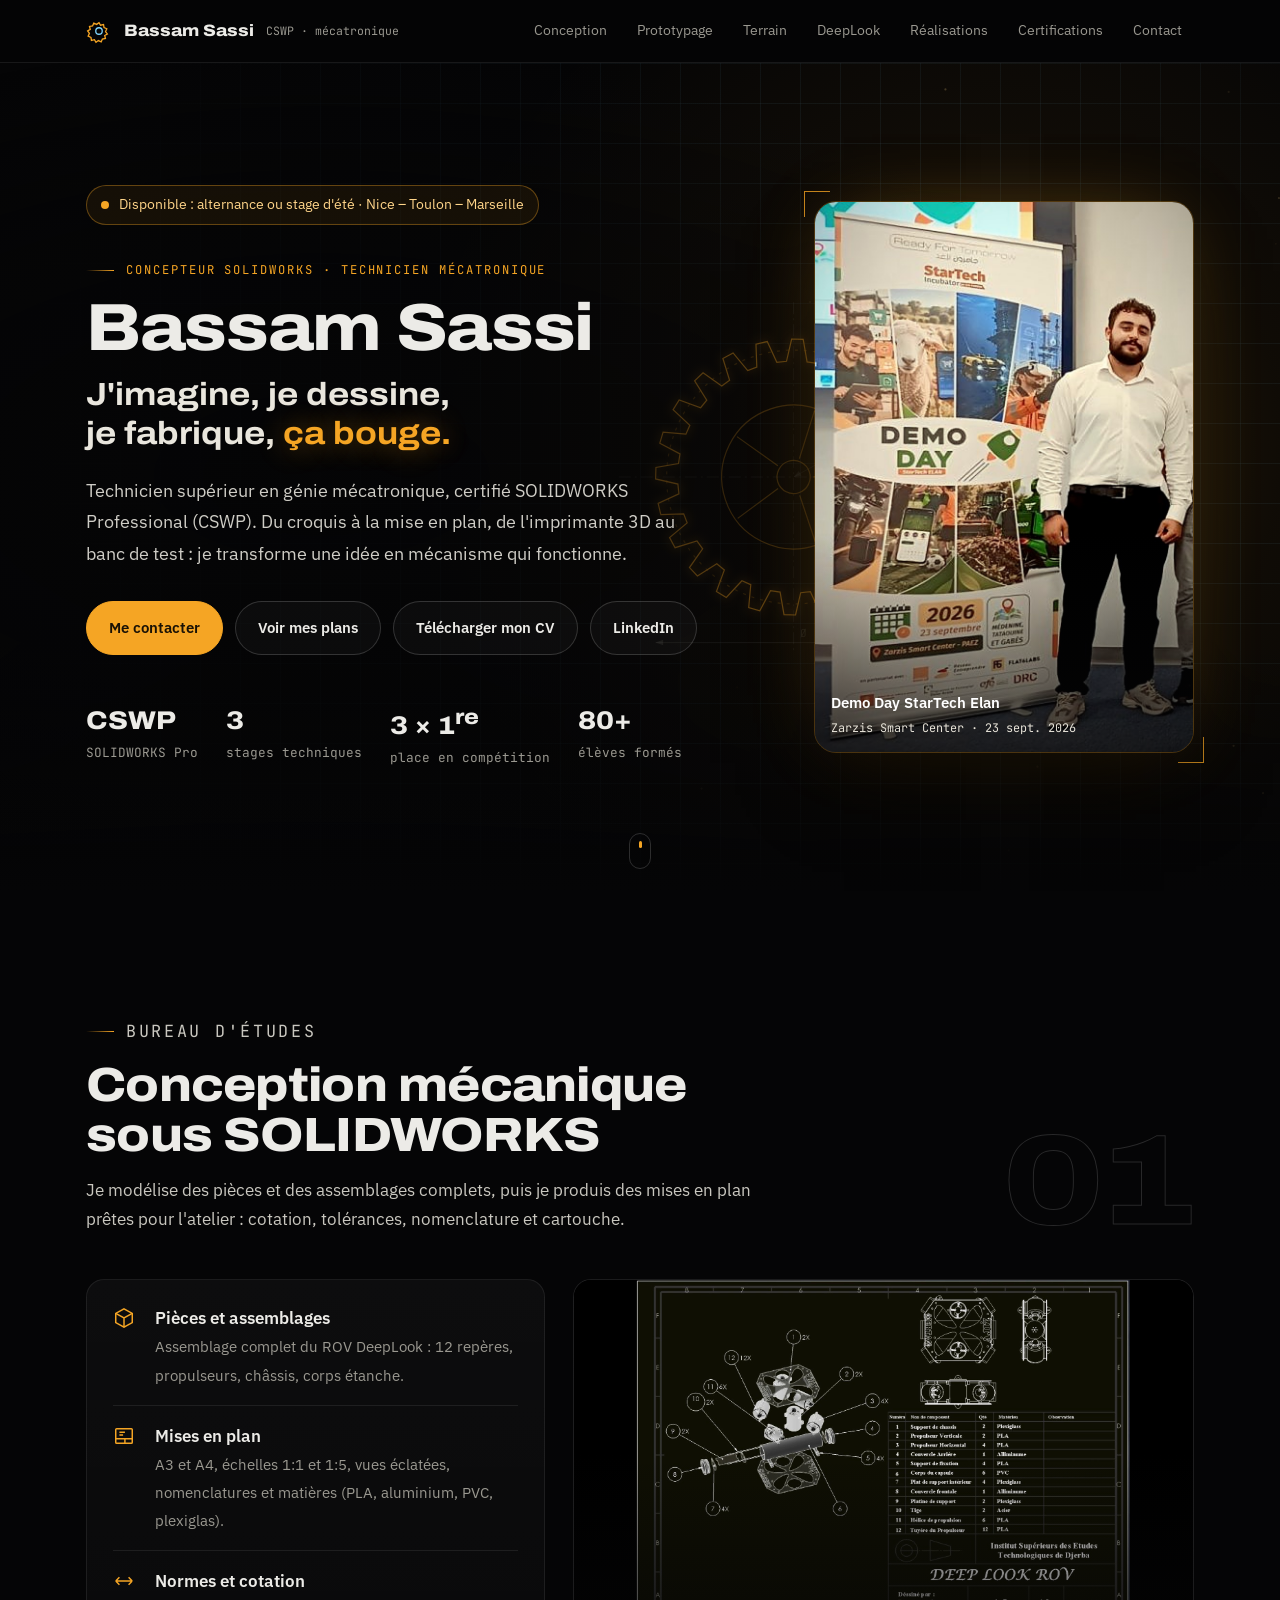
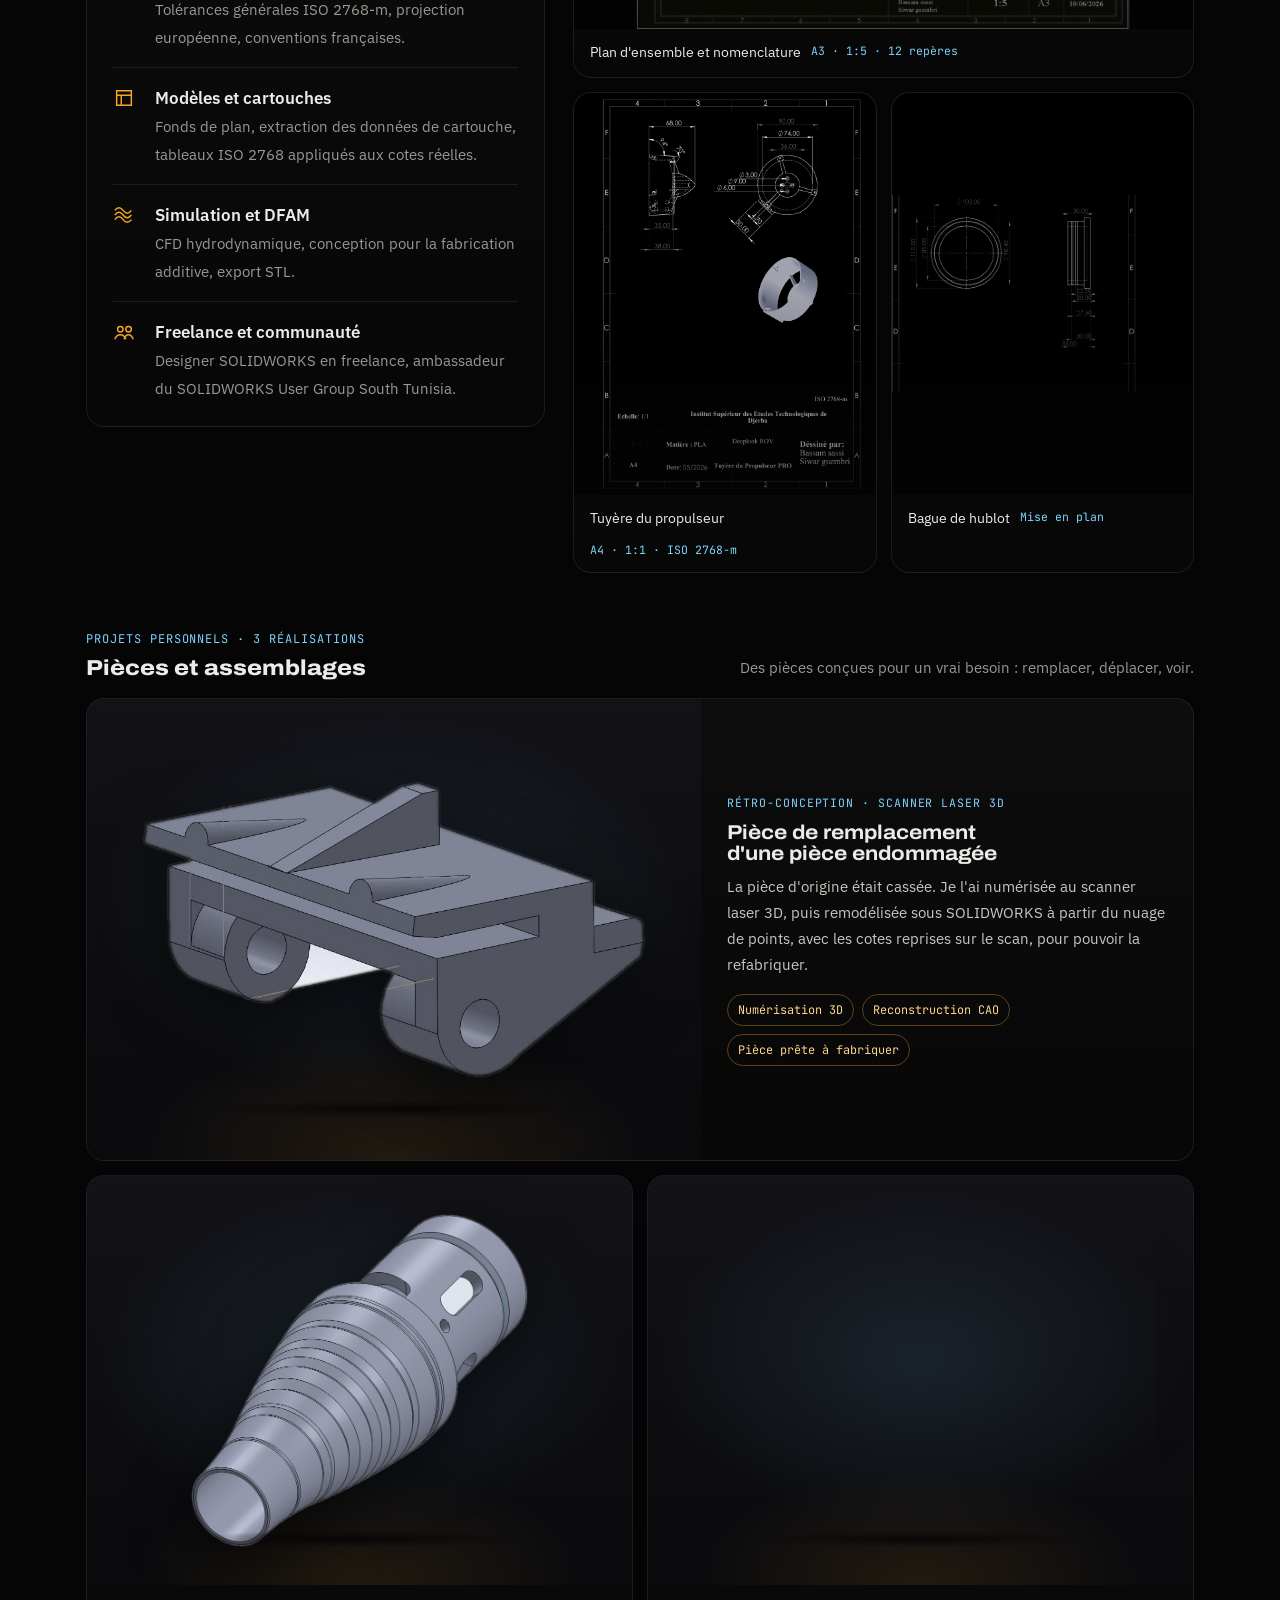
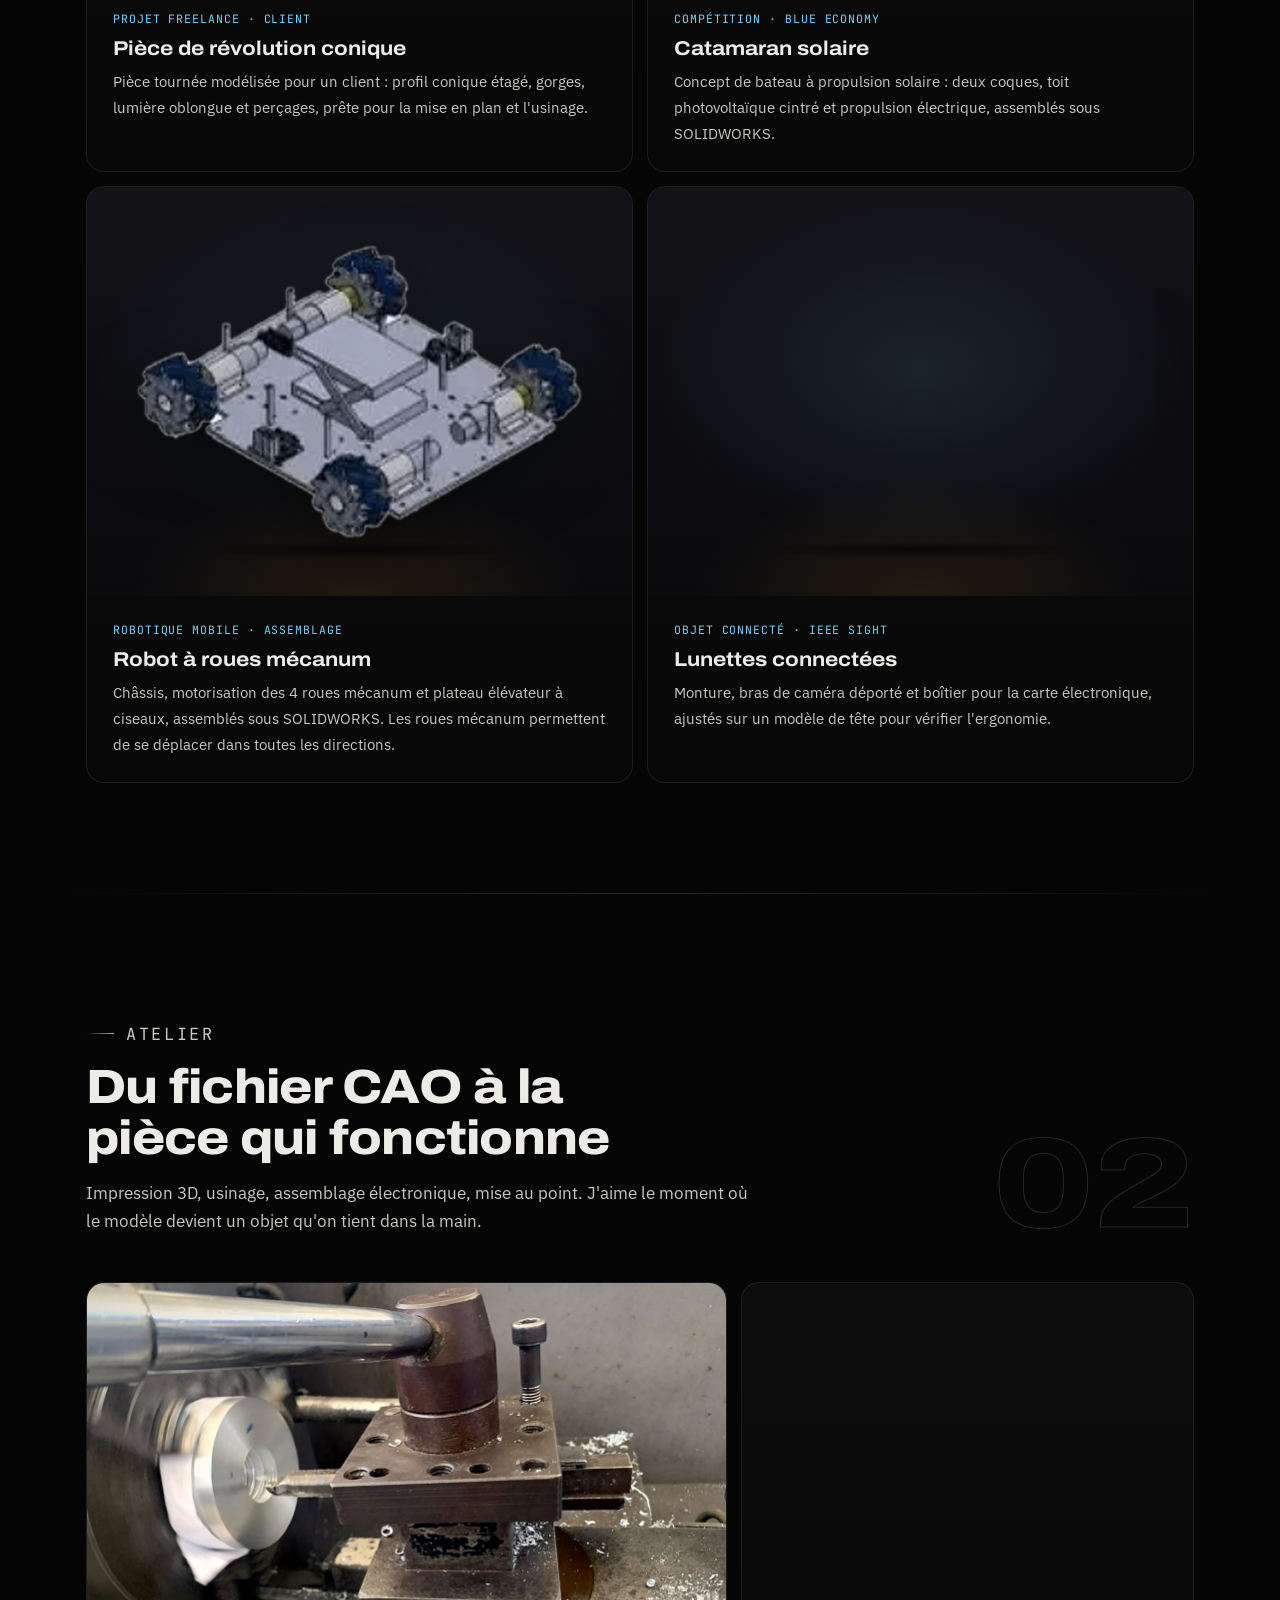
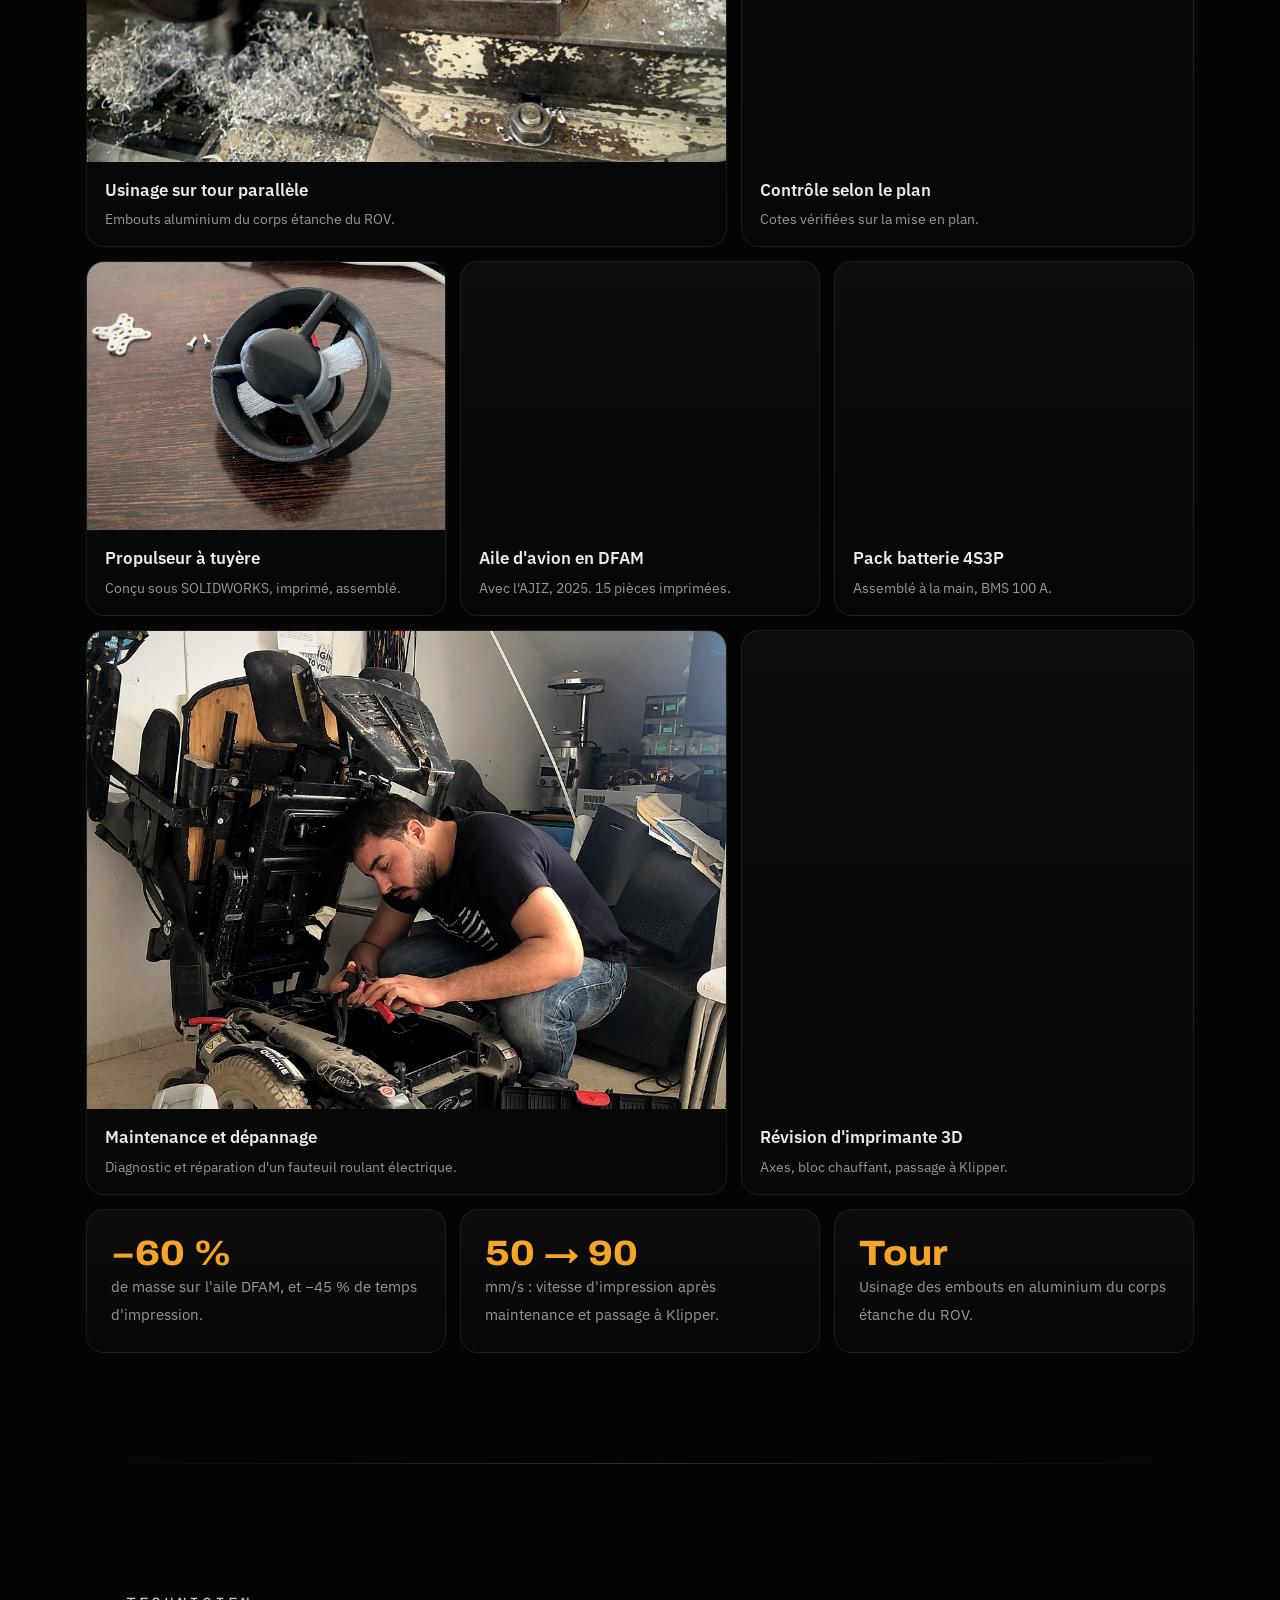
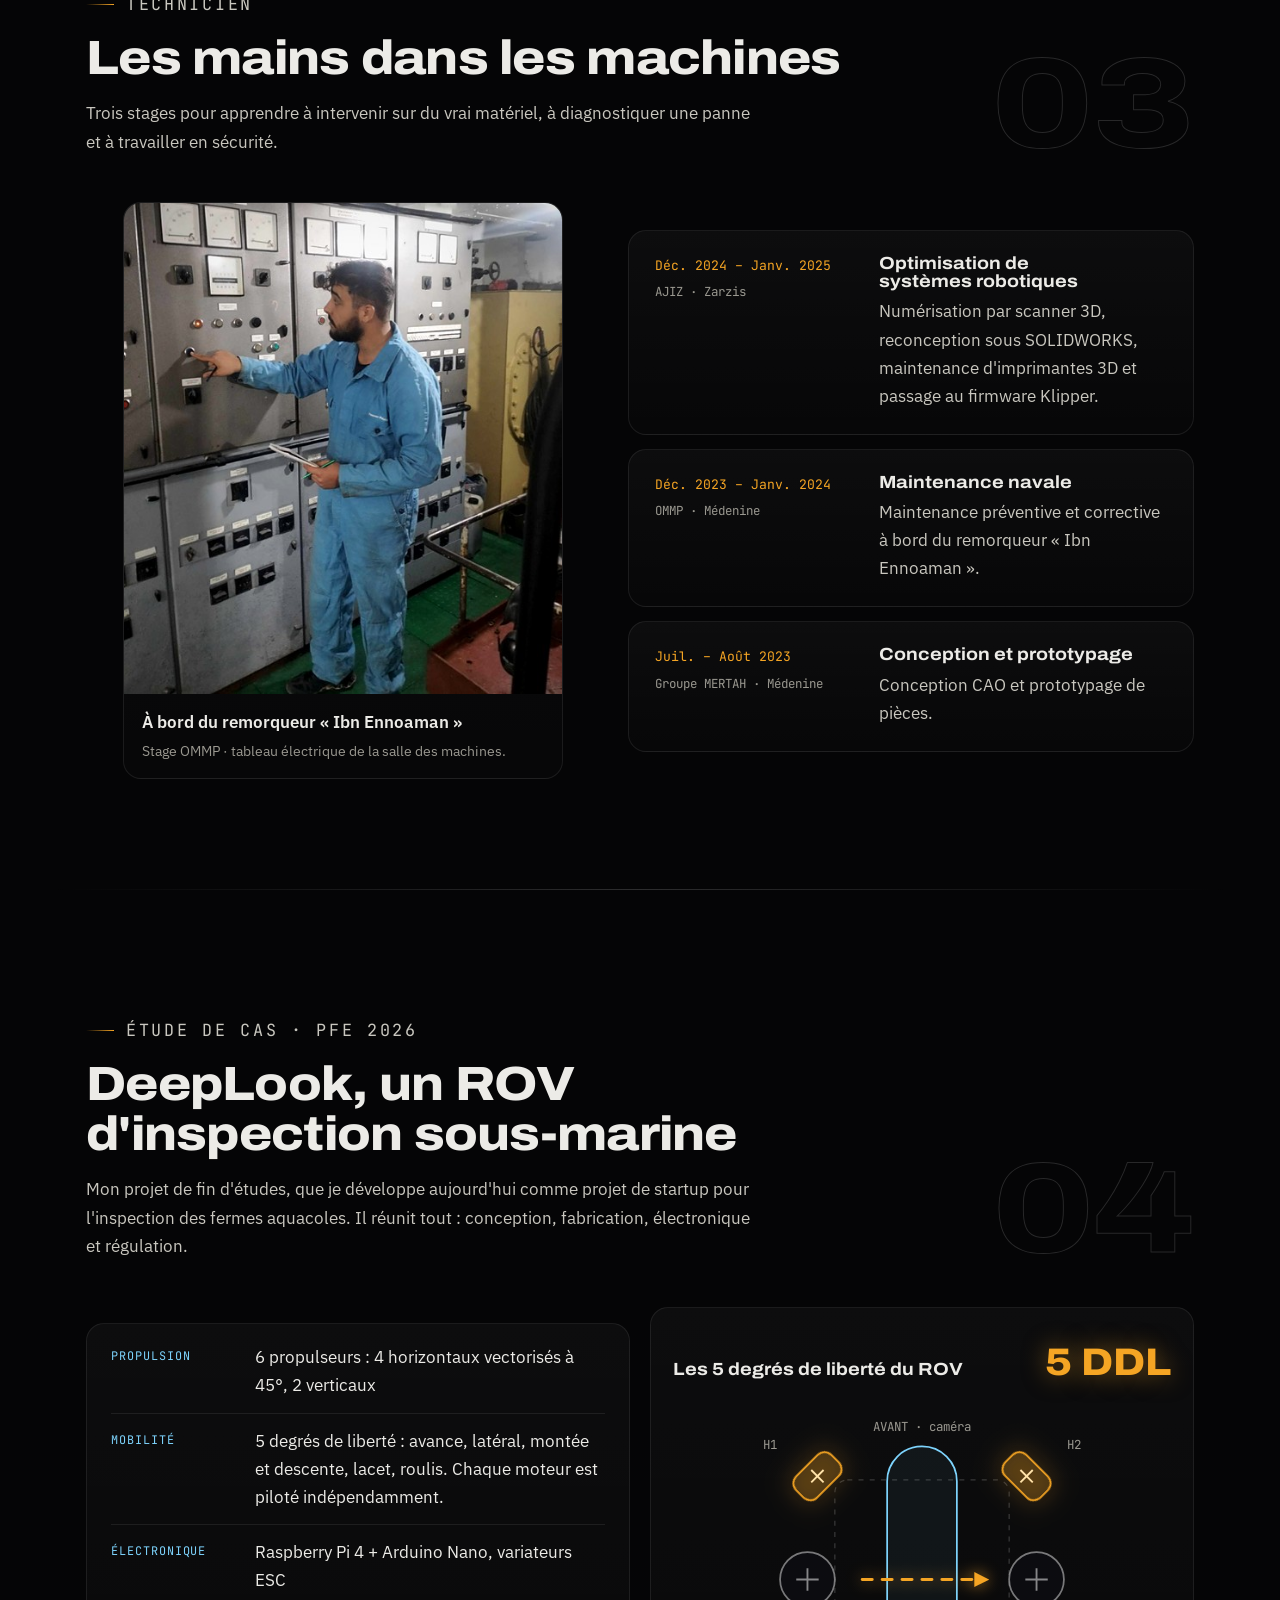
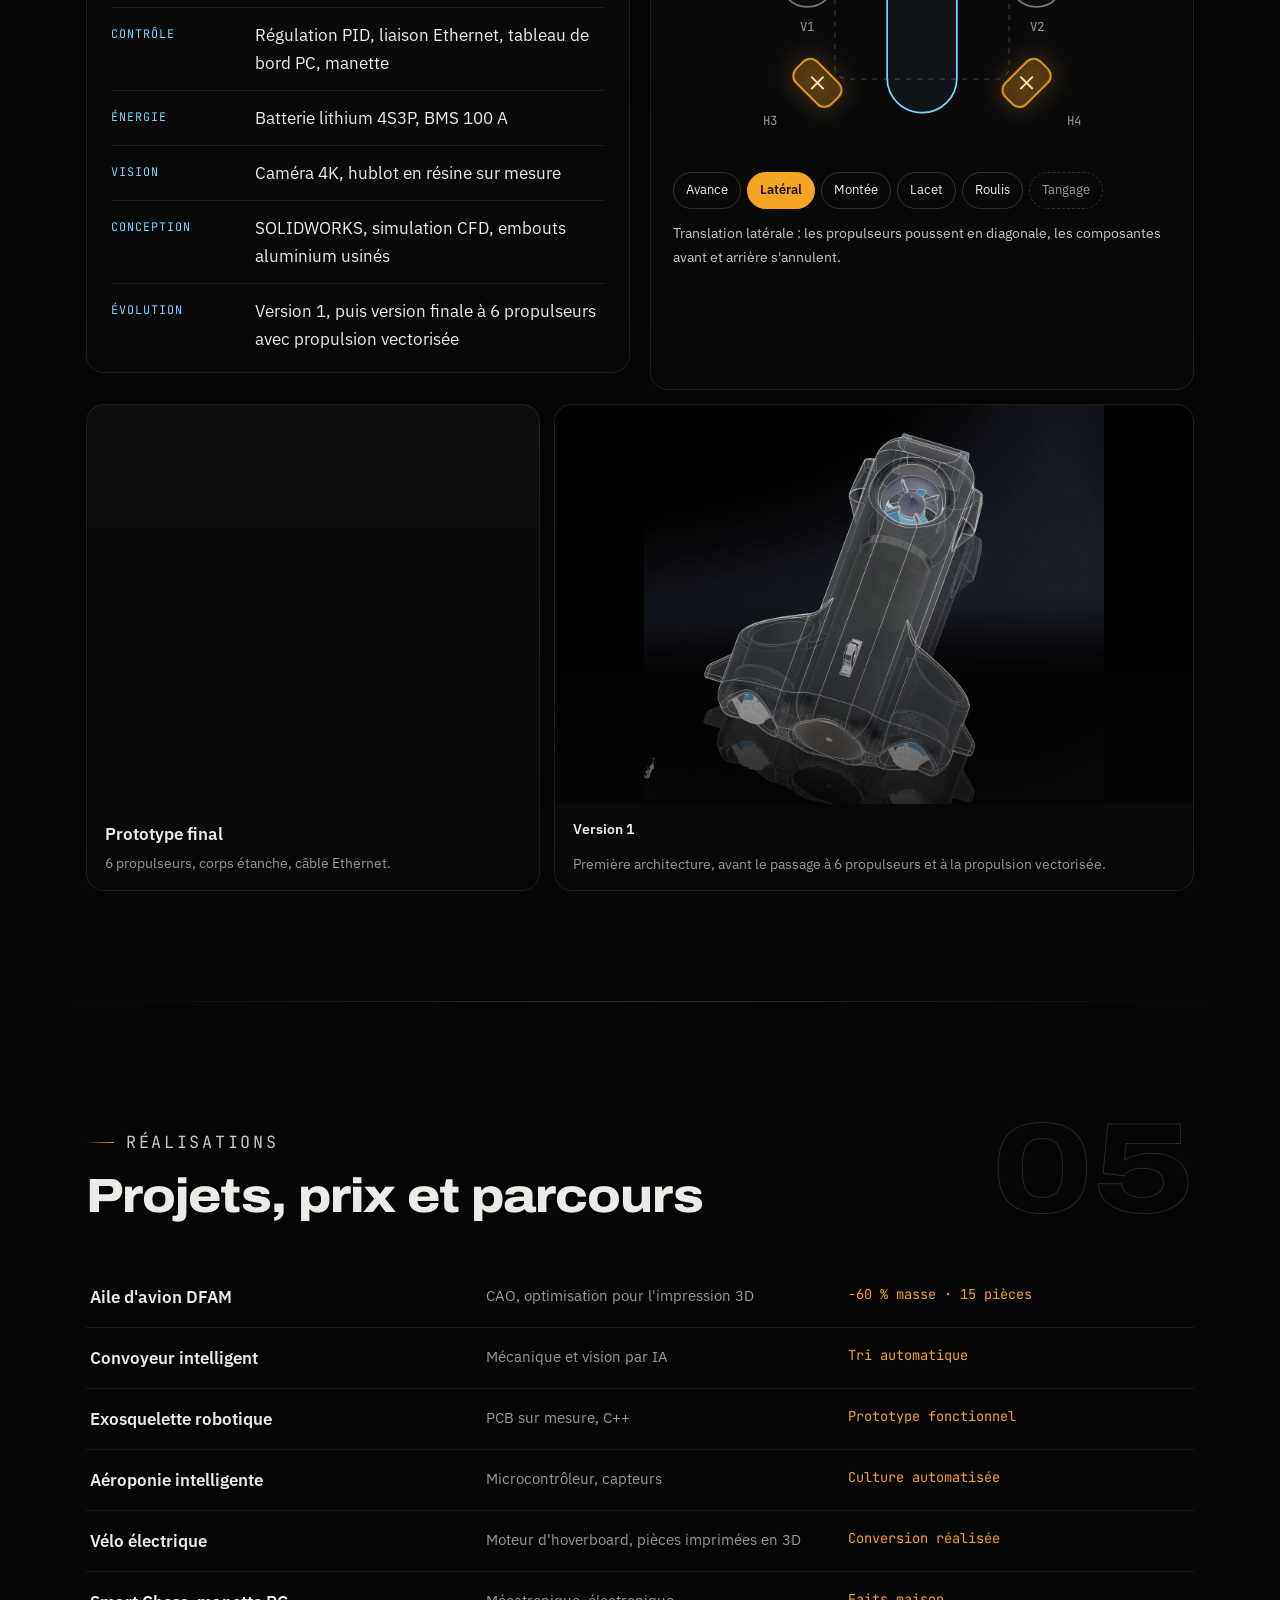
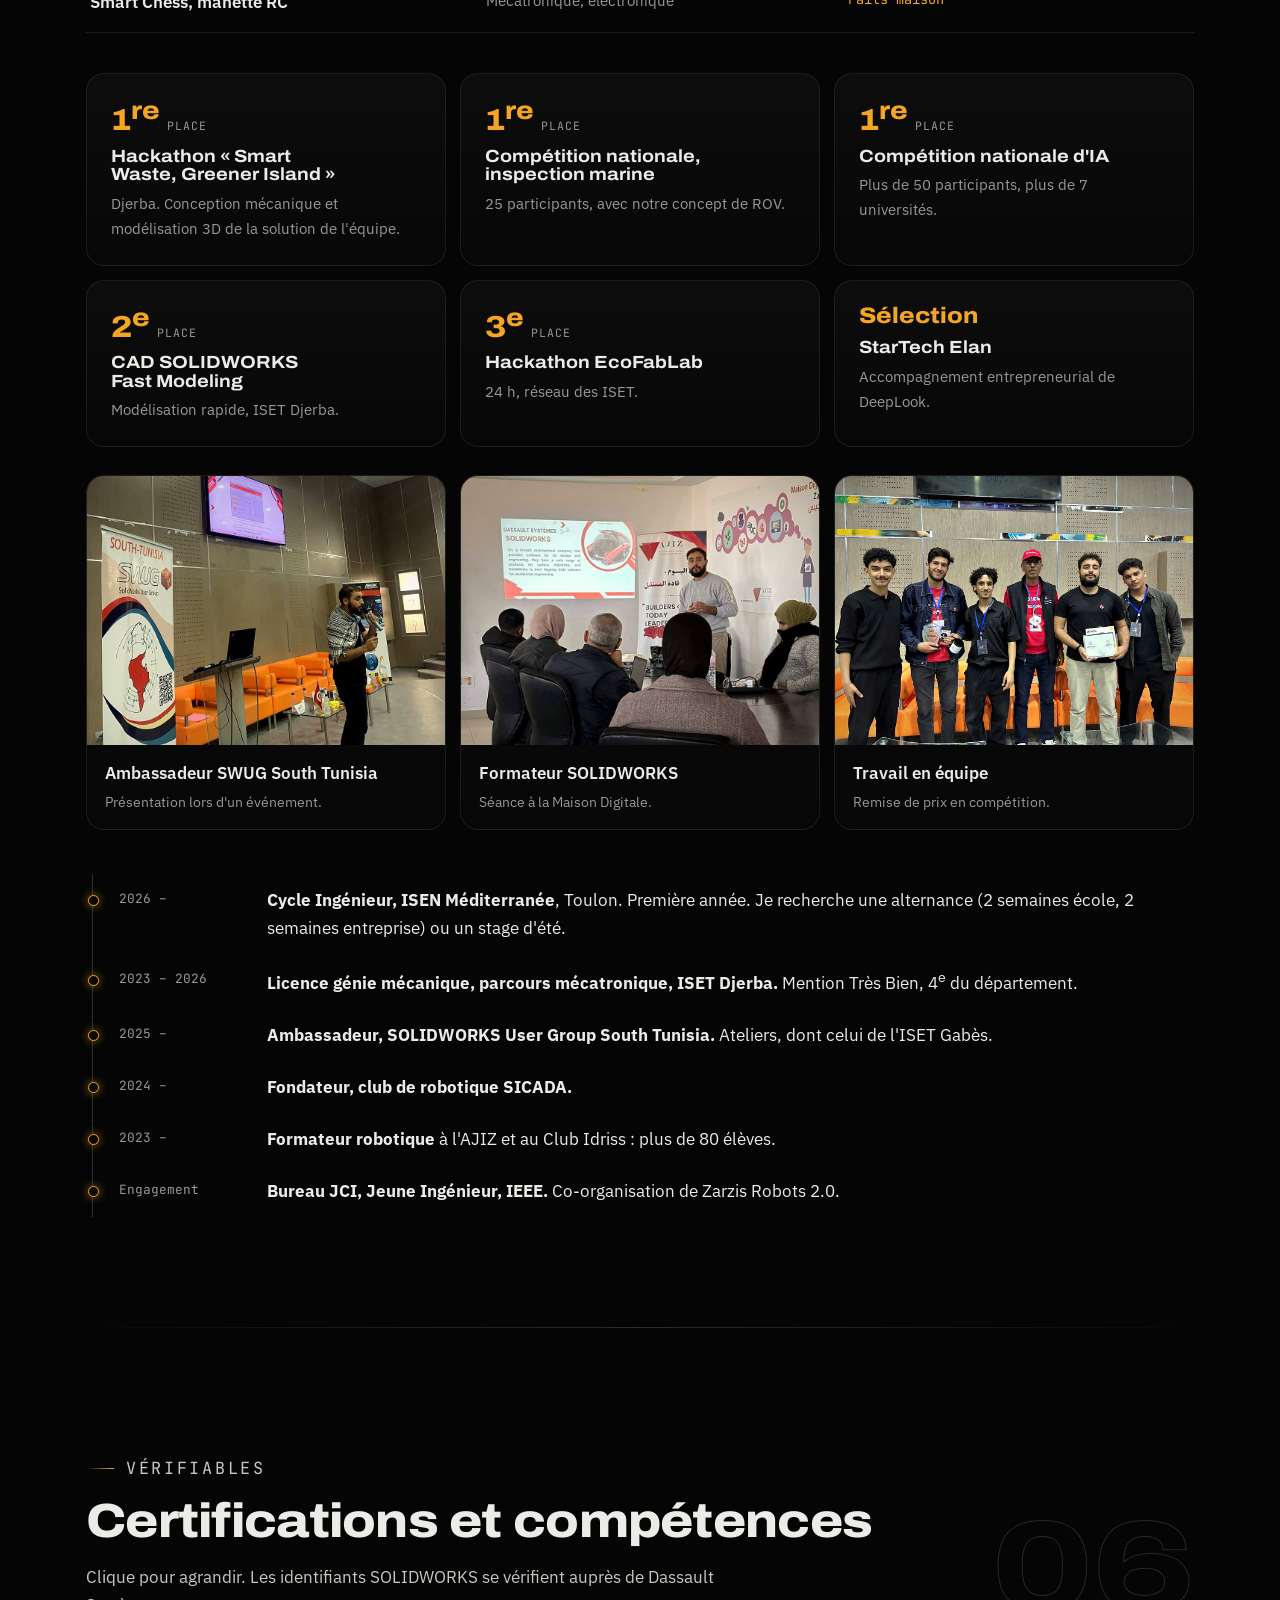
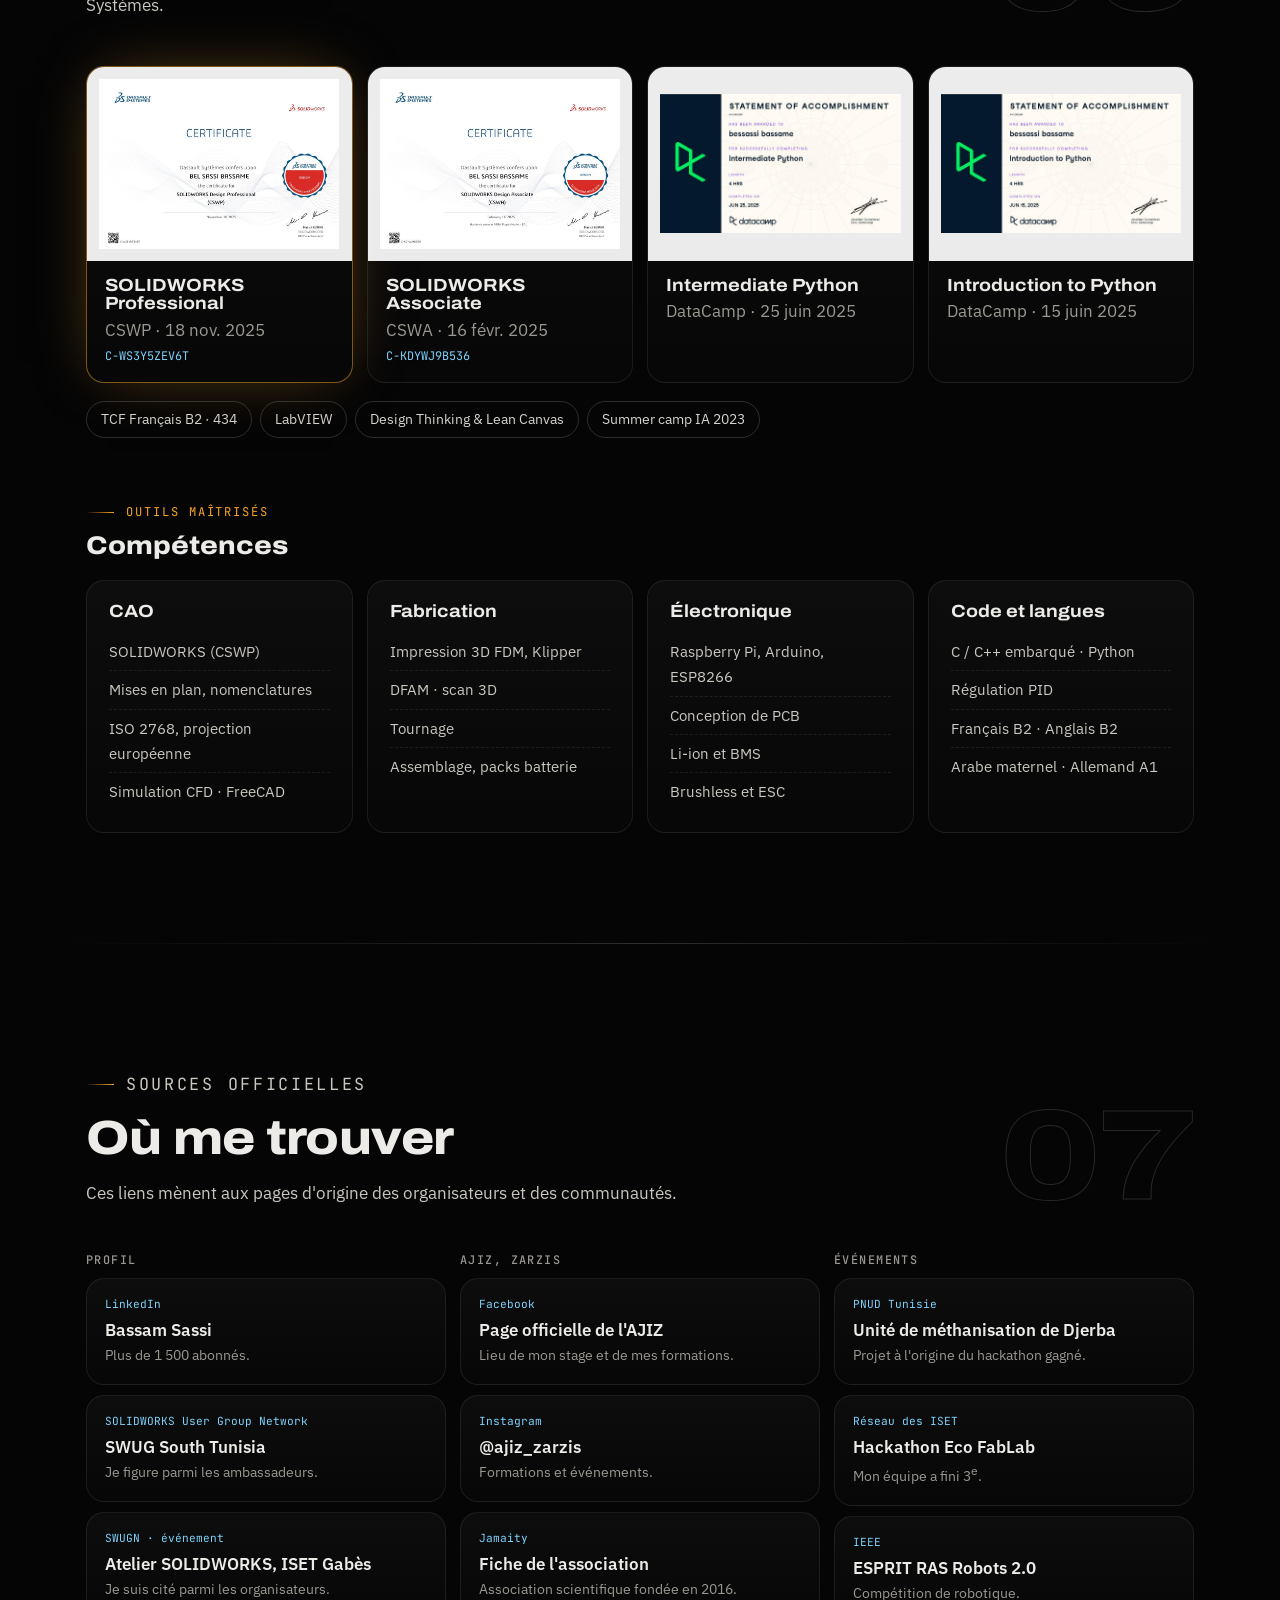
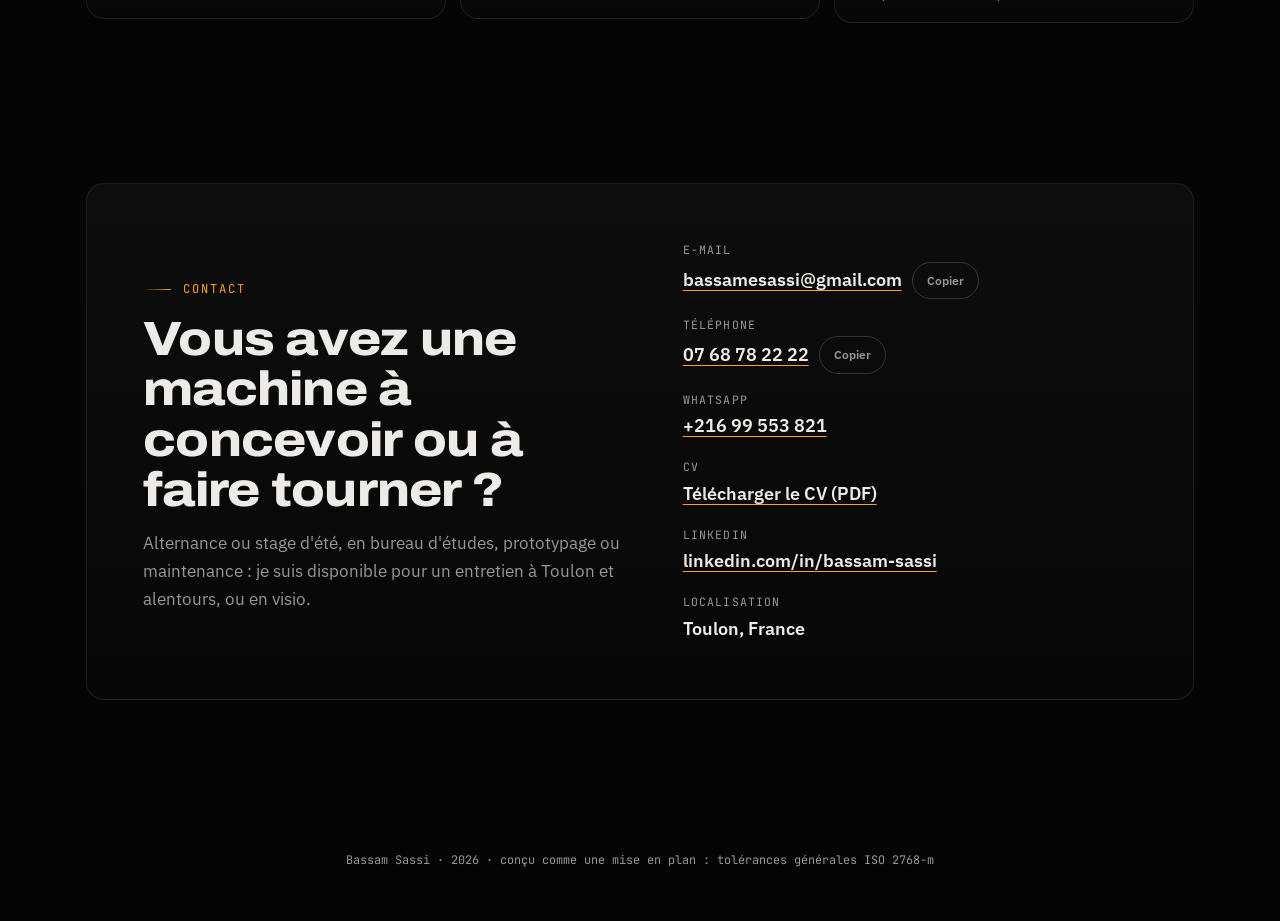
==== commit 3f75e3ad: "Make portfolio lighter on phones and fix DeepLook facts - Remove CSS blur filters and heavy GPU effe" ====
--- a/index.html
+++ b/index.html
@@ -48,15 +48,15 @@
 
 /* ambient lamp lights that drift and fade, behind everything */
 .lights{position:fixed;inset:0;pointer-events:none;z-index:0;overflow:hidden}
-.lights i{position:absolute;border-radius:50%;filter:blur(90px);opacity:.0;animation:breathe 16s ease-in-out infinite}
-.lights i:nth-child(1){width:520px;height:520px;left:-120px;top:10%;background:rgba(245,165,36,.22);animation-delay:0s}
-.lights i:nth-child(2){width:460px;height:460px;right:-140px;top:40%;background:rgba(125,211,252,.16);animation-delay:-5s}
-.lights i:nth-child(3){width:380px;height:380px;left:30%;bottom:-160px;background:rgba(245,165,36,.14);animation-delay:-10s}
+.lights i{position:absolute;border-radius:50%;opacity:.0;animation:breathe 16s ease-in-out infinite}
+.lights i:nth-child(1){width:520px;height:520px;left:-120px;top:10%;background:radial-gradient(closest-side,rgba(245,165,36,.22),rgba(245,165,36,0));animation-delay:0s}
+.lights i:nth-child(2){width:460px;height:460px;right:-140px;top:40%;background:radial-gradient(closest-side,rgba(125,211,252,.16),rgba(125,211,252,0));animation-delay:-5s}
+.lights i:nth-child(3){width:380px;height:380px;left:30%;bottom:-160px;background:radial-gradient(closest-side,rgba(245,165,36,.14),rgba(245,165,36,0));animation-delay:-10s}
 @keyframes breathe{0%,100%{opacity:.25;transform:translate(0,0) scale(1)}50%{opacity:.85;transform:translate(40px,-30px) scale(1.12)}}
 main,header,nav,footer{position:relative;z-index:1}
 
 /* nav */
-nav{position:sticky;top:0;z-index:30;background:rgba(5,5,6,.72);backdrop-filter:blur(14px);border-bottom:1px solid var(--edge)}
+nav{position:sticky;top:0;z-index:30;background:rgba(5,5,6,.72);-webkit-backdrop-filter:blur(14px);backdrop-filter:blur(14px);border-bottom:1px solid var(--edge)}
 nav .wrap{display:flex;align-items:center;gap:24px;min-height:62px}
 .brand{display:flex;align-items:center;gap:12px;text-decoration:none;margin-right:auto;font-family:var(--display);font-weight:800;font-stretch:112%}
 .brand svg{width:26px;height:26px;animation:spin 14s linear infinite}
@@ -120,7 +120,7 @@
 
 /* reveal: visible at rest, gets a soft rise when it enters */
 .rise{animation:rise 1s cubic-bezier(.16,.8,.24,1) both}
-@keyframes rise{from{opacity:.25;transform:translateY(22px);filter:blur(4px)}to{opacity:1;transform:none;filter:none}}
+@keyframes rise{from{opacity:.25;transform:translateY(22px)}to{opacity:1;transform:none}}
 
 /* line drawings that draw themselves */
 .draw path,.draw circle,.draw line,.draw rect,.draw polyline{fill:none;stroke-linecap:round;stroke-linejoin:round}
@@ -355,6 +355,17 @@
   .spec div{grid-template-columns:1fr;gap:2px}
   .row{grid-template-columns:1fr}
 }
+
+/* phones and touch screens: keep the look, drop the heavy GPU effects */
+@media (max-width:820px),(hover:none){
+  nav{-webkit-backdrop-filter:none;backdrop-filter:none;background:rgba(5,5,6,.96)}
+  .lights{position:absolute;height:100vh}
+  .lights i{animation:none;opacity:.6}
+  .brand svg,.portrait .frame,.status b,.hero h1 .glow,.tagline .glow,.plan .scan,.scroll-hint::after,.arm .j1,.arm .j2,.arm .j3{animation:none}
+  .portrait .frame{box-shadow:0 20px 40px -20px rgba(0,0,0,.9)}
+  .hero h1 .glow,.tagline .glow{text-shadow:none}
+  .wimg img,.process .plan:nth-child(2) img,.arm .s,.arm .a,.dof .on .thr,.dof .arrow{filter:none}
+}
 @media (prefers-reduced-motion:reduce){
   *,*::before,*::after{animation:none!important;transition:none!important}
   html{scroll-behavior:auto}
@@ -446,15 +457,15 @@
 
       <div class="plans">
         <button type="button" class="lit plan c6 ar-wide reveal" data-full="img/mep-ensemble.jpg" data-cap="Mise en plan d'ensemble DeepLook ROV, A3, échelle 1:5, nomenclature de 12 repères">
-          <div class="img"><img src="img/mep-ensemble.jpg" alt="Mise en plan d'ensemble du ROV avec nomenclature"><span class="scan"></span></div>
+          <div class="img"><img decoding="async" loading="lazy" src="img/mep-ensemble.jpg" alt="Mise en plan d'ensemble du ROV avec nomenclature"><span class="scan"></span></div>
           <div class="cap"><span>Plan d'ensemble et nomenclature</span><i>A3 · 1:5 · 12 repères</i></div>
         </button>
         <button type="button" class="lit plan c3 ar-tall reveal" data-full="img/mep-tuyere.jpg" data-cap="Tuyère du propulseur, A4, échelle 1:1, ISO 2768-m">
-          <div class="img"><img src="img/mep-tuyere.jpg" alt="Mise en plan de la tuyère"></div>
+          <div class="img"><img decoding="async" loading="lazy" src="img/mep-tuyere.jpg" alt="Mise en plan de la tuyère"></div>
           <div class="cap"><span>Tuyère du propulseur</span><i>A4 · 1:1 · ISO 2768-m</i></div>
         </button>
         <button type="button" class="lit plan c3 ar-tall reveal" data-full="img/mep-hublot.jpg" data-cap="Mise en plan de la bague de hublot">
-          <div class="img"><img src="img/mep-hublot.jpg" alt="Mise en plan de la bague de hublot"></div>
+          <div class="img"><img decoding="async" loading="lazy" src="img/mep-hublot.jpg" alt="Mise en plan de la bague de hublot"></div>
           <div class="cap"><span>Bague de hublot</span><i>Mise en plan</i></div>
         </button>
       </div>
@@ -465,23 +476,23 @@
     <div class="subhead reveal"><div><p class="count">Projets personnels · 3 réalisations</p><h3 style="margin-top:8px">Pièces et assemblages</h3></div><p>Des pièces conçues pour un vrai besoin : remplacer, déplacer, voir.</p></div>
     <div class="works">
       <article class="lit work feature reveal">
-        <button type="button" class="wimg" data-full="img/piece-retroconception.jpg" data-cap="Rétro-conception : pièce endommagée numérisée au scanner laser 3D puis remodélisée sous SOLIDWORKS"><img src="img/cut-retroconception.png" alt="Pièce rétro-conçue modélisée sous SOLIDWORKS"></button>
+        <button type="button" class="wimg" data-full="img/piece-retroconception.jpg" data-cap="Rétro-conception : pièce endommagée numérisée au scanner laser 3D puis remodélisée sous SOLIDWORKS"><img decoding="async" loading="lazy" src="img/cut-retroconception.png" alt="Pièce rétro-conçue modélisée sous SOLIDWORKS"></button>
         <div class="wtxt"><p class="count">Rétro-conception · scanner laser 3D</p><h3>Pièce de remplacement d'une pièce endommagée</h3><p>La pièce d'origine était cassée. Je l'ai numérisée au scanner laser 3D, puis remodélisée sous SOLIDWORKS à partir du nuage de points, avec les cotes reprises sur le scan, pour pouvoir la refabriquer.</p><ul><li>Numérisation 3D</li><li>Reconstruction CAO</li><li>Pièce prête à fabriquer</li></ul></div>
       </article>
       <article class="lit work reveal">
-        <button type="button" class="wimg" data-full="img/piece-conique.jpg" data-cap="Pièce de révolution conique modélisée sous SOLIDWORKS, projet freelance"><img src="img/cut-conique.png" alt="Pièce de révolution conique modélisée sous SOLIDWORKS"></button>
+        <button type="button" class="wimg" data-full="img/piece-conique.jpg" data-cap="Pièce de révolution conique modélisée sous SOLIDWORKS, projet freelance"><img decoding="async" loading="lazy" src="img/cut-conique.png" alt="Pièce de révolution conique modélisée sous SOLIDWORKS"></button>
         <div class="wtxt"><p class="count">Projet freelance · client</p><h3>Pièce de révolution conique</h3><p>Pièce tournée modélisée pour un client : profil conique étagé, gorges, lumière oblongue et perçages, prête pour la mise en plan et l'usinage.</p></div>
       </article>
       <article class="lit work reveal">
-        <button type="button" class="wimg" data-full="img/catamaran.jpg" data-cap="Catamaran solaire : concept présenté en compétition Blue Economy"><img src="img/cut-catamaran.png" alt="Catamaran solaire à toit photovoltaïque, assemblage SOLIDWORKS"></button>
+        <button type="button" class="wimg" data-full="img/catamaran.jpg" data-cap="Catamaran solaire : concept présenté en compétition Blue Economy"><img decoding="async" loading="lazy" src="img/cut-catamaran.png" alt="Catamaran solaire à toit photovoltaïque, assemblage SOLIDWORKS"></button>
         <div class="wtxt"><p class="count">Compétition · Blue Economy</p><h3>Catamaran solaire</h3><p>Concept de bateau à propulsion solaire : deux coques, toit photovoltaïque cintré et propulsion électrique, assemblés sous SOLIDWORKS.</p></div>
       </article>
       <article class="lit work reveal">
-        <button type="button" class="wimg" data-full="img/robot-mecanum.jpg" data-cap="Robot mobile à roues mécanum, assemblage SOLIDWORKS"><img src="img/cut-mecanum.png" alt="Robot mobile à roues mécanum, assemblage SOLIDWORKS"></button>
+        <button type="button" class="wimg" data-full="img/robot-mecanum.jpg" data-cap="Robot mobile à roues mécanum, assemblage SOLIDWORKS"><img decoding="async" loading="lazy" src="img/cut-mecanum.png" alt="Robot mobile à roues mécanum, assemblage SOLIDWORKS"></button>
         <div class="wtxt"><p class="count">Robotique mobile · assemblage</p><h3>Robot à roues mécanum</h3><p>Châssis, motorisation des 4 roues mécanum et plateau élévateur à ciseaux, assemblés sous SOLIDWORKS. Les roues mécanum permettent de se déplacer dans toutes les directions.</p></div>
       </article>
       <article class="lit work reveal">
-        <button type="button" class="wimg" data-full="img/piece-lunettes.jpg" data-cap="Lunettes connectées : monture, caméra déportée et boîtier électronique"><img src="img/cut-lunettes.png" alt="Assemblage de lunettes connectées sous SOLIDWORKS"></button>
+        <button type="button" class="wimg" data-full="img/piece-lunettes.jpg" data-cap="Lunettes connectées : monture, caméra déportée et boîtier électronique"><img decoding="async" loading="lazy" src="img/cut-lunettes.png" alt="Assemblage de lunettes connectées sous SOLIDWORKS"></button>
         <div class="wtxt"><p class="count">Objet connecté · IEEE SIGHT</p><h3>Lunettes connectées</h3><p>Monture, bras de caméra déporté et boîtier pour la carte électronique, ajustés sur un modèle de tête pour vérifier l'ergonomie.</p></div>
       </article>
     </div>
@@ -503,13 +514,13 @@
     </div>
 
     <div class="proto">
-      <button type="button" class="lit ph p7 reveal" data-full="img/usinage-tour.jpg" data-cap="Tournage d'une pièce en aluminium sur tour parallèle"><div class="img"><img src="img/usinage-tour.jpg" alt="Tournage d'une pièce en aluminium" loading="lazy"></div><div class="cap"><b>Usinage sur tour parallèle</b><span>Embouts aluminium du corps étanche du ROV.</span></div></button>
-      <button type="button" class="lit ph p5 reveal" data-full="img/usinage-controle.jpg" data-cap="Contrôle d'une pièce usinée selon le plan"><div class="img"><img src="img/usinage-controle.jpg" alt="Pièce aluminium tenue devant sa mise en plan" loading="lazy"></div><div class="cap"><b>Contrôle selon le plan</b><span>Cotes vérifiées sur la mise en plan.</span></div></button>
-      <button type="button" class="lit ph p4 reveal" data-full="img/propulseur-imprime.jpg" data-cap="Propulseur à tuyère imprimé en 3D et assemblé"><div class="img"><img src="img/propulseur-imprime.jpg" alt="Propulseur à tuyère imprimé en 3D" loading="lazy"></div><div class="cap"><b>Propulseur à tuyère</b><span>Conçu sous SOLIDWORKS, imprimé, assemblé.</span></div></button>
-      <button type="button" class="lit ph p4 reveal" data-full="img/aile-dfam.jpg" data-cap="Aile d'avion conçue pour la fabrication additive, prototype de 15 pièces"><div class="img"><img src="img/aile-dfam.jpg" alt="Prototype d'aile imprimé en 3D" loading="lazy"></div><div class="cap"><b>Aile d'avion en DFAM</b><span>Avec l'AJIZ, 2025. 15 pièces imprimées.</span></div></button>
-      <button type="button" class="lit ph p4 reveal" data-full="img/batterie.jpg" data-cap="Pack batterie lithium 4S3P avec BMS 100 A"><div class="img"><img src="img/batterie.jpg" alt="Pack batterie 4S3P" loading="lazy"></div><div class="cap"><b>Pack batterie 4S3P</b><span>Assemblé à la main, BMS 100 A.</span></div></button>
-      <button type="button" class="lit ph p7 reveal" data-full="img/maintenance-fauteuil.jpg" data-cap="Diagnostic et réparation d'un fauteuil roulant électrique"><div class="img"><img src="img/maintenance-fauteuil.jpg" alt="Bassam Sassi réparant un fauteuil roulant électrique" loading="lazy" style="object-position:50% 55%"></div><div class="cap"><b>Maintenance et dépannage</b><span>Diagnostic et réparation d'un fauteuil roulant électrique.</span></div></button>
-      <button type="button" class="lit ph p5 reveal" data-full="img/imprimante-revision.jpg" data-cap="Révision des axes et de la tête d'une imprimante 3D"><div class="img"><img src="img/imprimante-revision.jpg" alt="Imprimante 3D démontée pour révision" loading="lazy"></div><div class="cap"><b>Révision d'imprimante 3D</b><span>Axes, bloc chauffant, passage à Klipper.</span></div></button>
+      <button type="button" class="lit ph p7 reveal" data-full="img/usinage-tour.jpg" data-cap="Tournage d'une pièce en aluminium sur tour parallèle"><div class="img"><img decoding="async" src="img/usinage-tour.jpg" alt="Tournage d'une pièce en aluminium" loading="lazy"></div><div class="cap"><b>Usinage sur tour parallèle</b><span>Embouts aluminium du corps étanche du ROV.</span></div></button>
+      <button type="button" class="lit ph p5 reveal" data-full="img/usinage-controle.jpg" data-cap="Contrôle d'une pièce usinée selon le plan"><div class="img"><img decoding="async" src="img/usinage-controle.jpg" alt="Pièce aluminium tenue devant sa mise en plan" loading="lazy"></div><div class="cap"><b>Contrôle selon le plan</b><span>Cotes vérifiées sur la mise en plan.</span></div></button>
+      <button type="button" class="lit ph p4 reveal" data-full="img/propulseur-imprime.jpg" data-cap="Propulseur à tuyère imprimé en 3D et assemblé"><div class="img"><img decoding="async" src="img/propulseur-imprime.jpg" alt="Propulseur à tuyère imprimé en 3D" loading="lazy"></div><div class="cap"><b>Propulseur à tuyère</b><span>Conçu sous SOLIDWORKS, imprimé, assemblé.</span></div></button>
+      <button type="button" class="lit ph p4 reveal" data-full="img/aile-dfam.jpg" data-cap="Aile d'avion conçue pour la fabrication additive, prototype de 15 pièces"><div class="img"><img decoding="async" src="img/aile-dfam.jpg" alt="Prototype d'aile imprimé en 3D" loading="lazy"></div><div class="cap"><b>Aile d'avion en DFAM</b><span>Avec l'AJIZ, 2025. 15 pièces imprimées.</span></div></button>
+      <button type="button" class="lit ph p4 reveal" data-full="img/batterie.jpg" data-cap="Pack batterie lithium 4S3P avec BMS 100 A"><div class="img"><img decoding="async" src="img/batterie.jpg" alt="Pack batterie 4S3P" loading="lazy"></div><div class="cap"><b>Pack batterie 4S3P</b><span>Assemblé à la main, BMS 100 A.</span></div></button>
+      <button type="button" class="lit ph p7 reveal" data-full="img/maintenance-fauteuil.jpg" data-cap="Diagnostic et réparation d'un fauteuil roulant électrique"><div class="img"><img decoding="async" src="img/maintenance-fauteuil.jpg" alt="Bassam Sassi réparant un fauteuil roulant électrique" loading="lazy" style="object-position:50% 55%"></div><div class="cap"><b>Maintenance et dépannage</b><span>Diagnostic et réparation d'un fauteuil roulant électrique.</span></div></button>
+      <button type="button" class="lit ph p5 reveal" data-full="img/imprimante-revision.jpg" data-cap="Révision des axes et de la tête d'une imprimante 3D"><div class="img"><img decoding="async" src="img/imprimante-revision.jpg" alt="Imprimante 3D démontée pour révision" loading="lazy"></div><div class="cap"><b>Révision d'imprimante 3D</b><span>Axes, bloc chauffant, passage à Klipper.</span></div></button>
     </div>
 
     <div class="metrics">
@@ -534,7 +545,7 @@
     </div>
 
     <div class="arm-row">
-      <button type="button" class="lit ph navale reveal" data-full="img/maintenance-navale.jpg" data-cap="Stage OMMP : intervention sur le tableau électrique de la salle des machines du remorqueur « Ibn Ennoaman »"><div class="img"><img src="img/maintenance-navale.jpg" alt="Bassam Sassi en bleu de travail devant le tableau électrique d'un remorqueur" loading="lazy"></div><div class="cap"><b>À bord du remorqueur « Ibn Ennoaman »</b><span>Stage OMMP · tableau électrique de la salle des machines.</span></div></button>
+      <button type="button" class="lit ph navale reveal" data-full="img/maintenance-navale.jpg" data-cap="Stage OMMP : intervention sur le tableau électrique de la salle des machines du remorqueur « Ibn Ennoaman »"><div class="img"><img decoding="async" src="img/maintenance-navale.jpg" alt="Bassam Sassi en bleu de travail devant le tableau électrique d'un remorqueur" loading="lazy"></div><div class="cap"><b>À bord du remorqueur « Ibn Ennoaman »</b><span>Stage OMMP · tableau électrique de la salle des machines.</span></div></button>
 
       <div class="jobs">
         <article class="lit job reveal"><div><div class="when">Déc. 2024 – Janv. 2025</div><div class="where">AJIZ · Zarzis</div></div><div><h3>Optimisation de systèmes robotiques</h3><p>Numérisation par scanner 3D, reconception sous SOLIDWORKS, maintenance d'imprimantes 3D et passage au firmware Klipper.</p></div></article>
@@ -564,7 +575,7 @@
         <div><dt>Électronique</dt><dd>Raspberry Pi 4 + Arduino Nano, variateurs ESC</dd></div>
         <div><dt>Contrôle</dt><dd>Régulation PID, liaison Ethernet, tableau de bord PC, manette</dd></div>
         <div><dt>Énergie</dt><dd>Batterie lithium 4S3P, BMS 100 A</dd></div>
-        <div><dt>Vision</dt><dd>Caméra HD, hublot en résine sur mesure</dd></div>
+        <div><dt>Vision</dt><dd>Caméra 4K, hublot en résine sur mesure</dd></div>
         <div><dt>Conception</dt><dd>SOLIDWORKS, simulation CFD, embouts aluminium usinés</dd></div>
         <div><dt>Évolution</dt><dd>Version 1, puis version finale à 6 propulseurs avec propulsion vectorisée</dd></div>
       </dl>
@@ -604,8 +615,8 @@
       </div>
     </div>
     <div class="proto" style="margin-top:14px">
-      <button type="button" class="lit ph p5 reveal" data-full="img/rov-final.jpg" data-cap="ROV DeepLook assemblé"><div class="img"><img src="img/rov-final.jpg" alt="ROV assemblé"></div><div class="cap"><b>Prototype final</b><span>6 propulseurs, corps étanche, câble Ethernet.</span></div></button>
-      <button type="button" class="lit plan render ph p7 reveal" data-full="img/rov-v1.jpg" data-cap="Version 1 du ROV, 4 degrés de liberté"><div class="img" style="aspect-ratio:16/10"><img src="img/rov-v1.jpg" alt="Version 1 du ROV"></div><div class="cap"><b>Version 1</b><span>Première architecture, avant le passage à 6 propulseurs et à la propulsion vectorisée.</span></div></button>
+      <button type="button" class="lit ph p5 reveal" data-full="img/rov-final.jpg" data-cap="ROV DeepLook assemblé"><div class="img"><img decoding="async" loading="lazy" src="img/rov-final.jpg" alt="ROV assemblé"></div><div class="cap"><b>Prototype final</b><span>6 propulseurs, corps étanche, câble Ethernet.</span></div></button>
+      <button type="button" class="lit plan render ph p7 reveal" data-full="img/rov-v1.jpg" data-cap="Version 1 du ROV, 4 degrés de liberté"><div class="img" style="aspect-ratio:16/10"><img decoding="async" loading="lazy" src="img/rov-v1.jpg" alt="Version 1 du ROV"></div><div class="cap"><b>Version 1</b><span>Première architecture, avant le passage à 6 propulseurs et à la propulsion vectorisée.</span></div></button>
     </div>
   </div>
 </section>
@@ -641,9 +652,9 @@
     </div>
 
         <div class="proto" style="margin-top:28px">
-      <button type="button" class="lit ph p4 reveal" data-full="img/swug-presentation.jpg" data-cap="Présentation lors d'un événement du SOLIDWORKS User Group South Tunisia"><div class="img"><img src="img/swug-presentation.jpg" alt="Bassam Sassi présentant au SOLIDWORKS User Group" loading="lazy" style="object-position:70% 50%"></div><div class="cap"><b>Ambassadeur SWUG South Tunisia</b><span>Présentation lors d'un événement.</span></div></button>
-      <button type="button" class="lit ph p4 reveal" data-full="img/formation-sw.jpg" data-cap="Formation SOLIDWORKS à la Maison Digitale"><div class="img"><img src="img/formation-sw.jpg" alt="Formation SOLIDWORKS animée par Bassam Sassi" loading="lazy"></div><div class="cap"><b>Formateur SOLIDWORKS</b><span>Séance à la Maison Digitale.</span></div></button>
-      <button type="button" class="lit ph p4 reveal" data-full="img/equipe-prix.jpg" data-cap="Remise de prix en compétition, en équipe"><div class="img"><img src="img/equipe-prix.jpg" alt="Équipe lauréate avec trophée" loading="lazy"></div><div class="cap"><b>Travail en équipe</b><span>Remise de prix en compétition.</span></div></button>
+      <button type="button" class="lit ph p4 reveal" data-full="img/swug-presentation.jpg" data-cap="Présentation lors d'un événement du SOLIDWORKS User Group South Tunisia"><div class="img"><img decoding="async" src="img/swug-presentation.jpg" alt="Bassam Sassi présentant au SOLIDWORKS User Group" loading="lazy" style="object-position:70% 50%"></div><div class="cap"><b>Ambassadeur SWUG South Tunisia</b><span>Présentation lors d'un événement.</span></div></button>
+      <button type="button" class="lit ph p4 reveal" data-full="img/formation-sw.jpg" data-cap="Formation SOLIDWORKS à la Maison Digitale"><div class="img"><img decoding="async" src="img/formation-sw.jpg" alt="Formation SOLIDWORKS animée par Bassam Sassi" loading="lazy"></div><div class="cap"><b>Formateur SOLIDWORKS</b><span>Séance à la Maison Digitale.</span></div></button>
+      <button type="button" class="lit ph p4 reveal" data-full="img/equipe-prix.jpg" data-cap="Remise de prix en compétition, en équipe"><div class="img"><img decoding="async" src="img/equipe-prix.jpg" alt="Équipe lauréate avec trophée" loading="lazy"></div><div class="cap"><b>Travail en équipe</b><span>Remise de prix en compétition.</span></div></button>
     </div>
 
     <div class="tl reveal" style="margin-top:44px">
@@ -651,7 +662,7 @@
       <div><span class="when">2023 – 2026</span><span><b>Licence génie mécanique, parcours mécatronique, ISET Djerba.</b> Mention Très Bien, 4<sup>e</sup> du département.</span></div>
       <div><span class="when">2025 –</span><span><b>Ambassadeur, SOLIDWORKS User Group South Tunisia.</b> Ateliers, dont celui de l'ISET Gabès.</span></div>
       <div><span class="when">2024 –</span><span><b>Fondateur, club de robotique SICADA.</b></span></div>
-      <div><span class="when">2023 –</span><span><b>Formateur robotique</b> à l'AJIZ et au Club Idriss : plus de 60 élèves.</span></div>
+      <div><span class="when">2023 –</span><span><b>Formateur robotique</b> à l'AJIZ et au Club Idriss : plus de 80 élèves.</span></div>
       <div><span class="when">Engagement</span><span><b>Bureau JCI, Jeune Ingénieur, IEEE.</b> Co-organisation de Zarzis Robots 2.0.</span></div>
     </div>
   </div>
@@ -670,10 +681,10 @@
       <div class="sec-num" aria-hidden="true">06</div>
     </div>
     <div class="certs">
-      <article class="lit cert main reveal"><button type="button" data-full="img/cswp-1.jpg" data-cap="SOLIDWORKS Professional (CSWP), ID C-WS3Y5ZEV6T"><img src="img/cswp-1.jpg" alt="Certificat CSWP"></button><div class="t"><h3>SOLIDWORKS Professional</h3><span class="dim">CSWP · 18 nov. 2025</span><span class="id">C-WS3Y5ZEV6T</span></div></article>
-      <article class="lit cert reveal"><button type="button" data-full="img/cswa-1.jpg" data-cap="SOLIDWORKS Associate (CSWA), ID C-KDYWJ9B536"><img src="img/cswa-1.jpg" alt="Certificat CSWA"></button><div class="t"><h3>SOLIDWORKS Associate</h3><span class="dim">CSWA · 16 févr. 2025</span><span class="id">C-KDYWJ9B536</span></div></article>
-      <article class="lit cert reveal"><button type="button" data-full="img/py2-1.jpg" data-cap="DataCamp, Intermediate Python"><img src="img/py2-1.jpg" alt="Certificat Intermediate Python"></button><div class="t"><h3>Intermediate Python</h3><span class="dim">DataCamp · 25 juin 2025</span></div></article>
-      <article class="lit cert reveal"><button type="button" data-full="img/py1-1.jpg" data-cap="DataCamp, Introduction to Python"><img src="img/py1-1.jpg" alt="Certificat Introduction to Python"></button><div class="t"><h3>Introduction to Python</h3><span class="dim">DataCamp · 15 juin 2025</span></div></article>
+      <article class="lit cert main reveal"><button type="button" data-full="img/cswp-1.jpg" data-cap="SOLIDWORKS Professional (CSWP), ID C-WS3Y5ZEV6T"><img decoding="async" loading="lazy" src="img/cswp-1.jpg" alt="Certificat CSWP"></button><div class="t"><h3>SOLIDWORKS Professional</h3><span class="dim">CSWP · 18 nov. 2025</span><span class="id">C-WS3Y5ZEV6T</span></div></article>
+      <article class="lit cert reveal"><button type="button" data-full="img/cswa-1.jpg" data-cap="SOLIDWORKS Associate (CSWA), ID C-KDYWJ9B536"><img decoding="async" loading="lazy" src="img/cswa-1.jpg" alt="Certificat CSWA"></button><div class="t"><h3>SOLIDWORKS Associate</h3><span class="dim">CSWA · 16 févr. 2025</span><span class="id">C-KDYWJ9B536</span></div></article>
+      <article class="lit cert reveal"><button type="button" data-full="img/py2-1.jpg" data-cap="DataCamp, Intermediate Python"><img decoding="async" loading="lazy" src="img/py2-1.jpg" alt="Certificat Intermediate Python"></button><div class="t"><h3>Intermediate Python</h3><span class="dim">DataCamp · 25 juin 2025</span></div></article>
+      <article class="lit cert reveal"><button type="button" data-full="img/py1-1.jpg" data-cap="DataCamp, Introduction to Python"><img decoding="async" loading="lazy" src="img/py1-1.jpg" alt="Certificat Introduction to Python"></button><div class="t"><h3>Introduction to Python</h3><span class="dim">DataCamp · 15 juin 2025</span></div></article>
     </div>
     <div class="chips"><span class="chip">TCF Français B2 · 434</span><span class="chip">LabVIEW</span><span class="chip">Design Thinking &amp; Lean Canvas</span><span class="chip">Summer camp IA 2023</span></div>
 
@@ -756,11 +767,13 @@
   var reduce=window.matchMedia&&window.matchMedia('(prefers-reduced-motion: reduce)').matches;
 
   /* ---------- hero: blueprint workshop with meshing gears ---------- */
-  var cv=document.getElementById('workshop'),cx=cv.getContext('2d'),W,H,dpr=Math.min(window.devicePixelRatio||1,2),t0=performance.now();
+  var cv=document.getElementById('workshop'),cx=cv&&cv.getContext&&cv.getContext('2d'),W,H,t0=performance.now();
+  var lite=(window.matchMedia&&(window.matchMedia('(max-width:820px)').matches||window.matchMedia('(hover:none)').matches));
+  var dpr=lite?1:Math.min(window.devicePixelRatio||1,2),visible=true,last=0;
   function size(){W=cv.clientWidth;H=cv.clientHeight;cv.width=W*dpr;cv.height=H*dpr;cx.setTransform(dpr,0,0,dpr,0,0);}
   function gear(x,y,r,n,a,col,alpha){
     var th=r*0.16, ri=r-th, step=Math.PI*2/n;
-    cx.save();cx.translate(x,y);cx.rotate(a);cx.globalAlpha=alpha;cx.strokeStyle=col;cx.lineWidth=1.2;cx.shadowColor=col;cx.shadowBlur=10;
+    cx.save();cx.translate(x,y);cx.rotate(a);cx.globalAlpha=alpha;cx.strokeStyle=col;cx.lineWidth=1.2;if(!lite){cx.shadowColor=col;cx.shadowBlur=10;}
     cx.beginPath();
     for(var i=0;i<n;i++){var b=i*step;
       cx.lineTo(Math.cos(b)*ri,Math.sin(b)*ri);
@@ -783,6 +796,7 @@
     cx.font='11px "JetBrains Mono",monospace';cx.fillText(label,(x1+x2)/2+6,(y1+y2)/2-6);cx.restore();
   }
   function frame(now){
+    if(!reduce){ if(!visible){requestAnimationFrame(frame);return;} if(lite&&now-last<33){requestAnimationFrame(frame);return;} last=now; }
     var t=(now-t0)/1000;
     cx.clearRect(0,0,W,H);
     // fading grid
@@ -817,8 +831,12 @@
     cx.globalAlpha=1;
     if(!reduce) requestAnimationFrame(frame);
   }
+  if(cx){
+  if('IntersectionObserver' in window){new IntersectionObserver(function(es){visible=es[0].isIntersecting;}).observe(cv);}
+  document.addEventListener('visibilitychange',function(){visible=!document.hidden;});
   size();requestAnimationFrame(frame);
   window.addEventListener('resize',function(){size();if(reduce)requestAnimationFrame(frame);});
+  }
 
   /* ---------- cursor light on cards ---------- */
   document.querySelectorAll('.lit').forEach(function(el){
